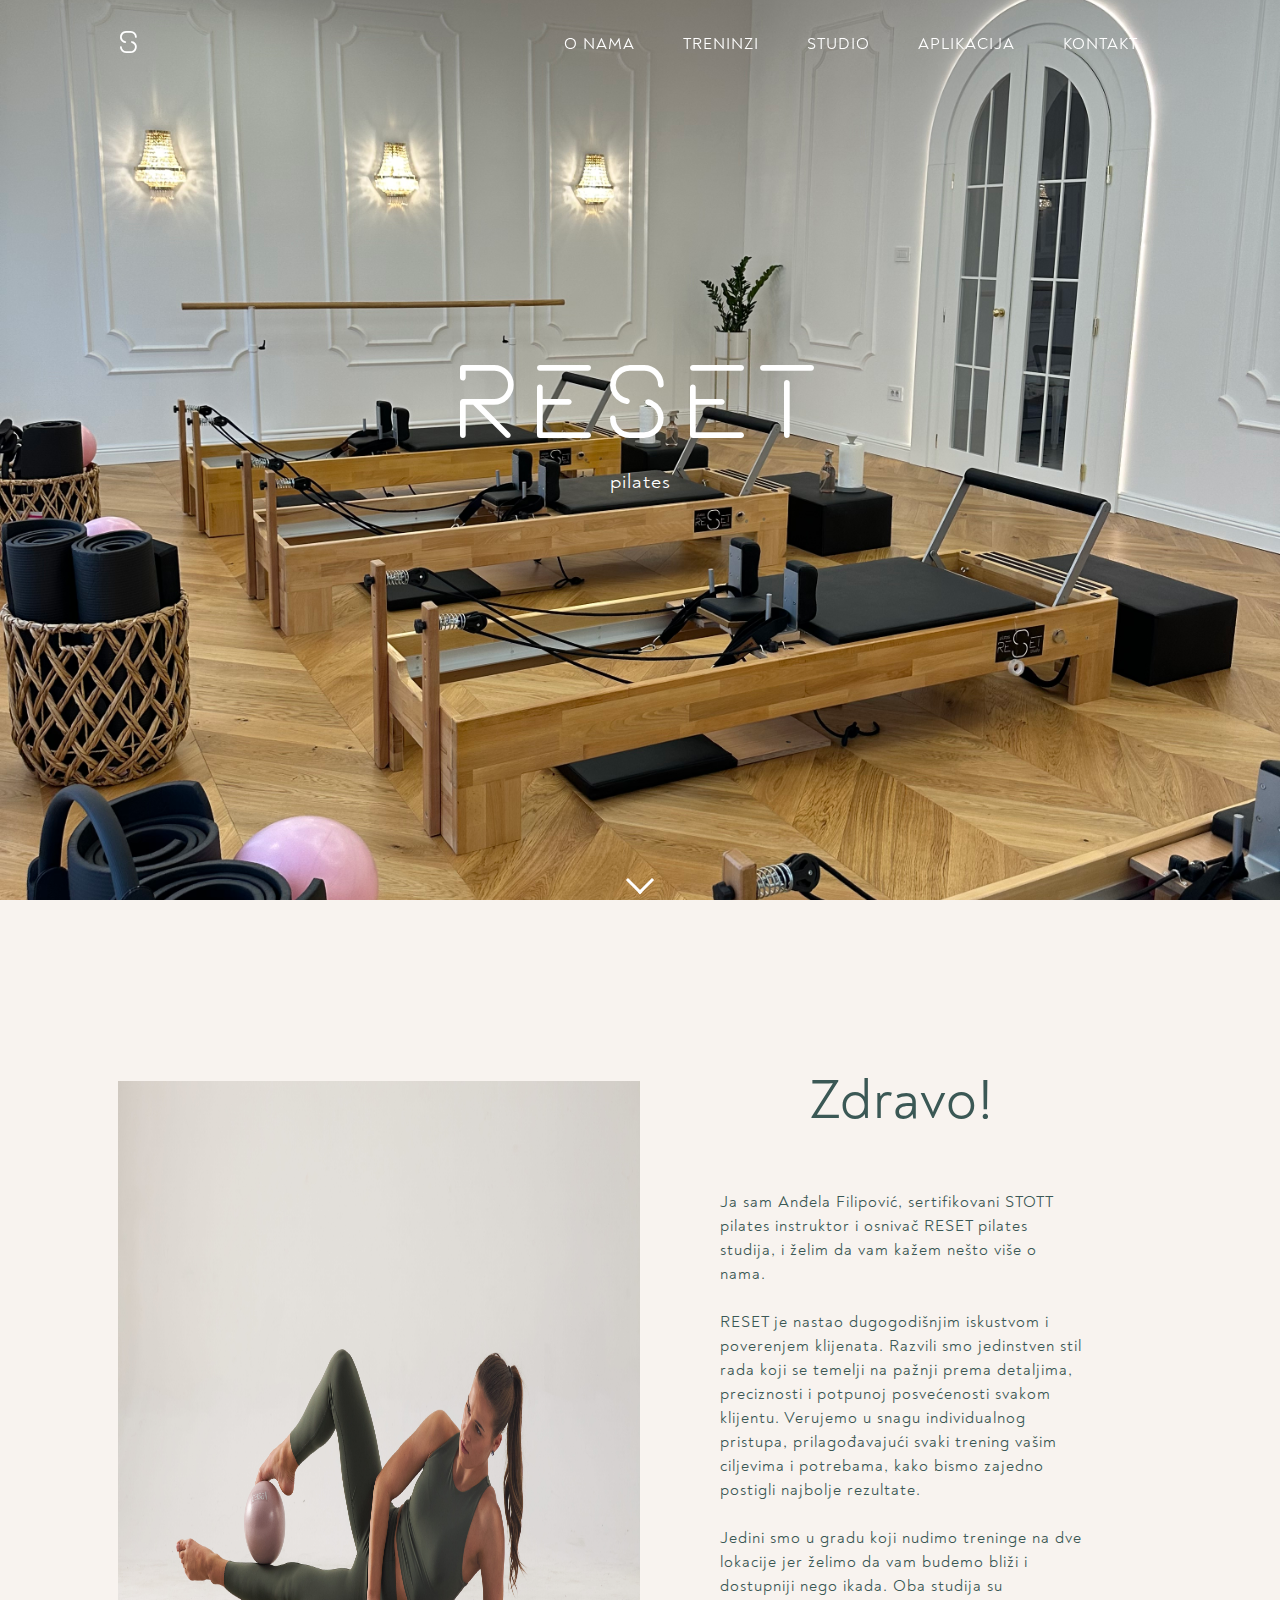
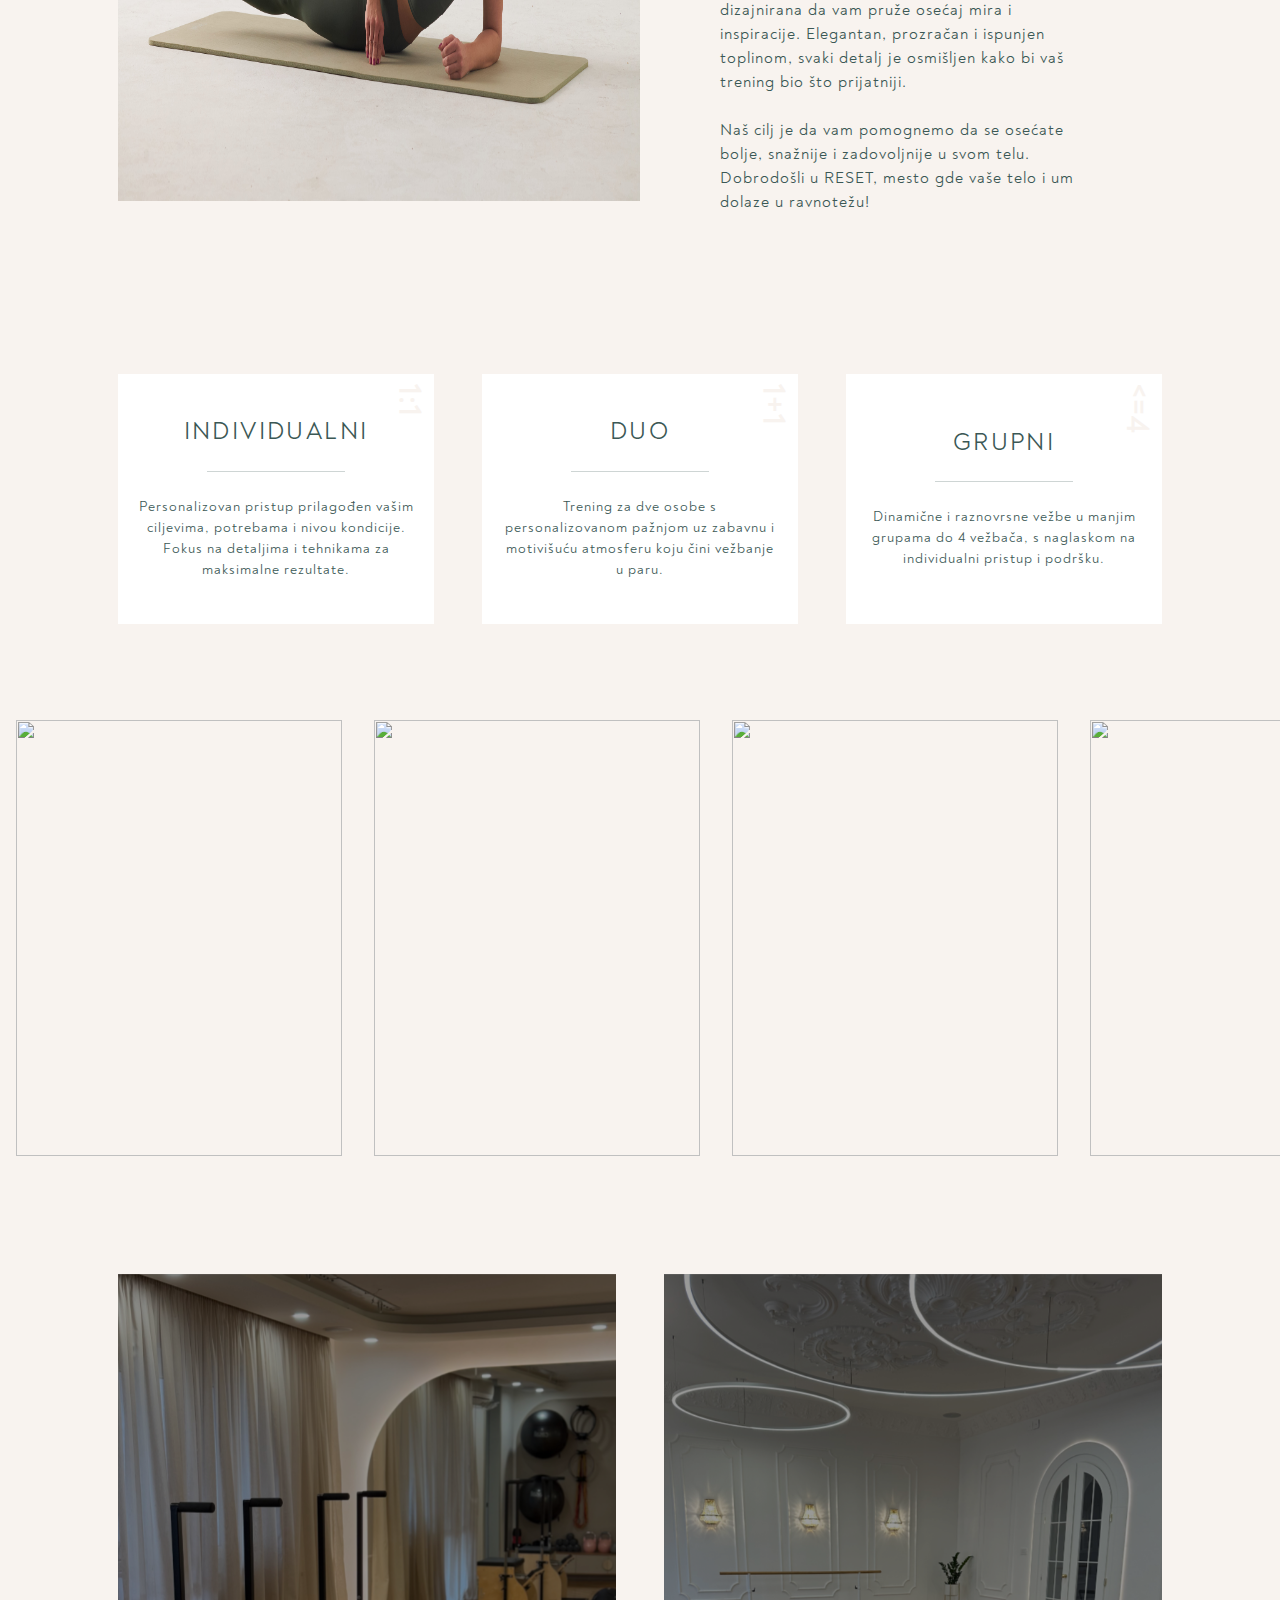
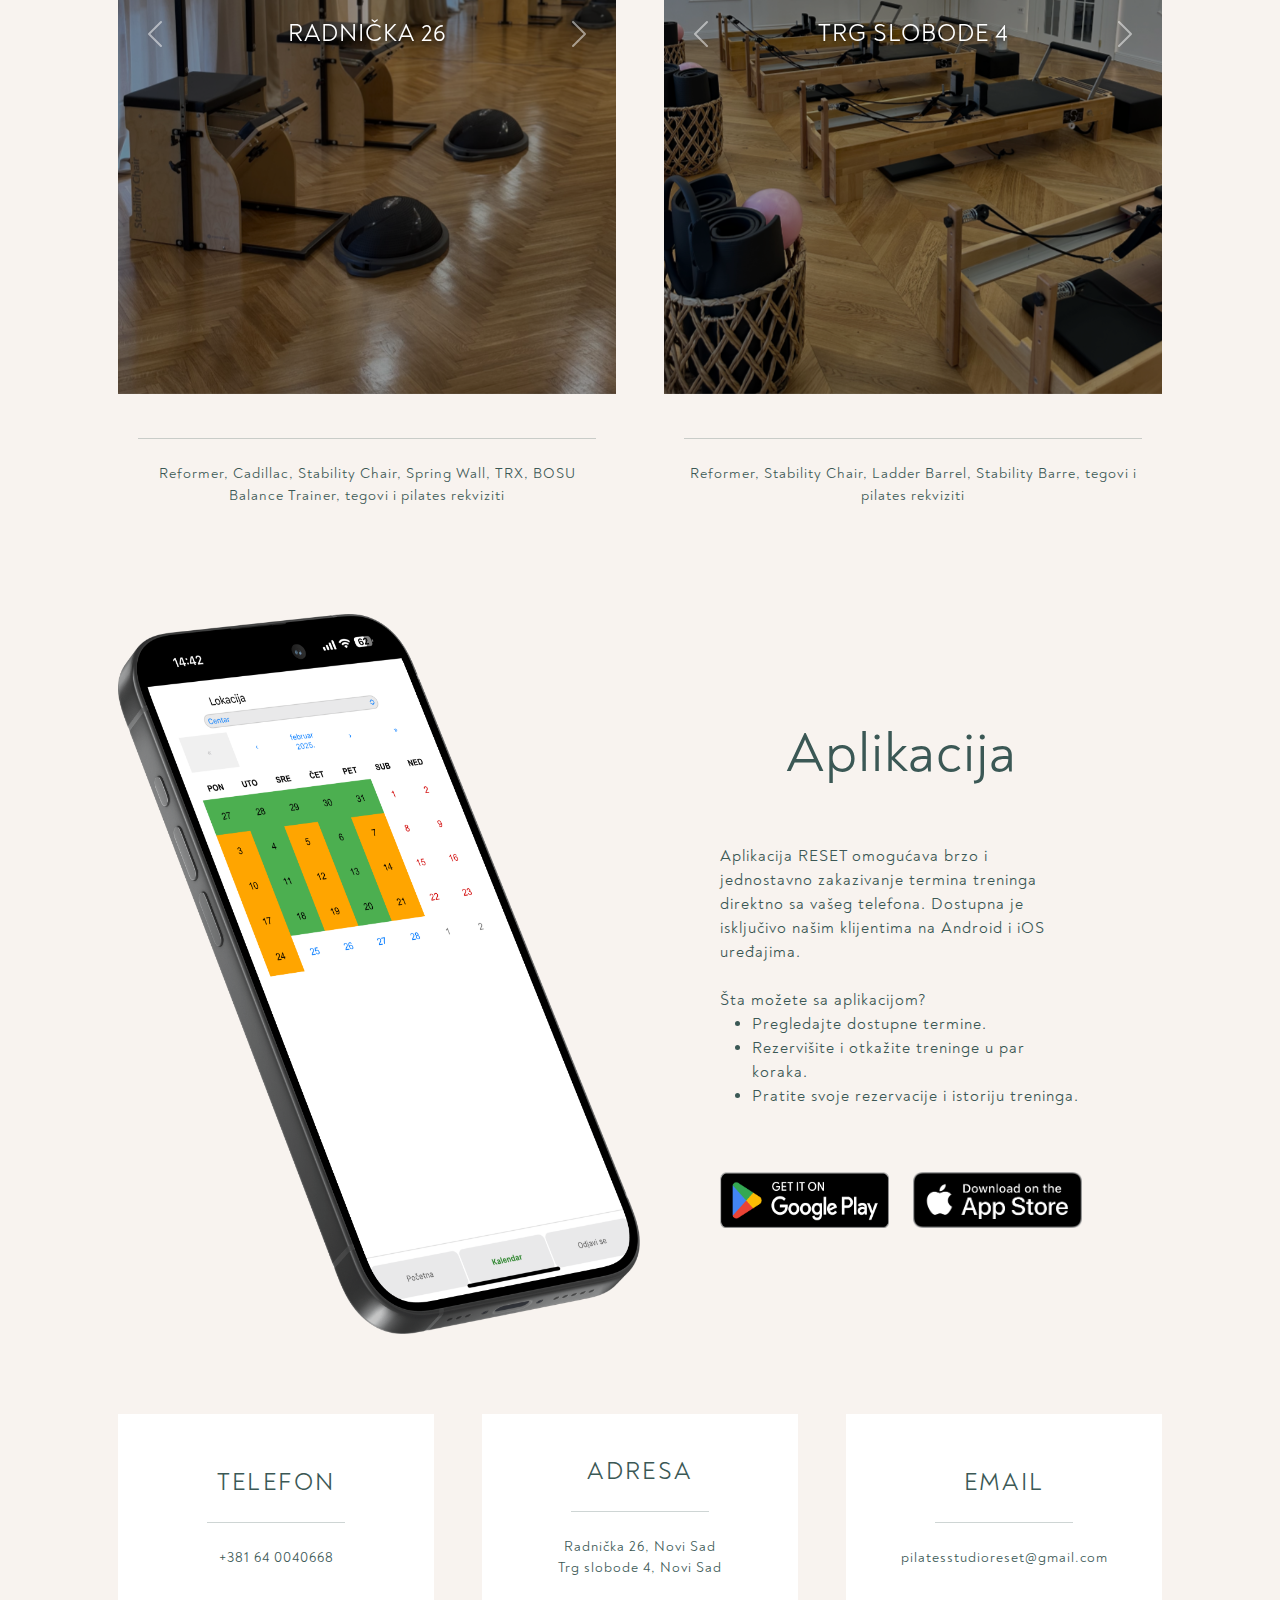
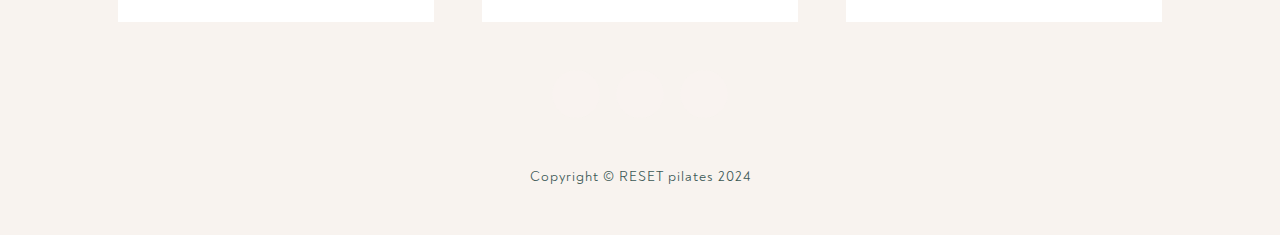
==== index.html @ a78c5f92 "no message" ====
<!DOCTYPE html>
<html lang="en">

<head>
    <meta charset="utf-8" />
    <meta name="viewport" content="width=device-width, initial-scale=1, shrink-to-fit=no" />
    <meta name="description" content="" />
    <meta name="author" content="" />
    <title>RESET pilates studio - Novi Sad</title>
    <link rel="icon" type="image/x-icon" href="assets/favicon.ico" />
    <!-- Font Awesome icons (free version)-->
    <script src="https://use.fontawesome.com/releases/v6.1.0/js/all.js" crossorigin="anonymous"></script>
    <!-- Core theme CSS (includes Bootstrap)-->
    <link href="css/styles.css" rel="stylesheet" />
</head>

<body id="page-top">
    <video id="background-video" autoplay loop muted poster="assets/img/centar.jpg">
        <source src="assets/video/video.mp4" type="video/mp4">
    </video>
    <!-- Navigation-->
    <nav class="navbar navbar-expand-lg navbar-light fixed-top main-nav-shrink" id="mainNav">
        <div class="container px-4 px-lg-5">
            <a class="navbar-brand reset-title-font" href="#page-top">
                <!-- <img id="logo" height="50px" src="assets/img/logo.svg" alt="..." /> -->
                <h2 class="mb-0 font-size-3">S</h2>
            </a>
            <button class="navbar-toggler navbar-toggler-right" type="button" data-bs-toggle="collapse"
                data-bs-target="#navbarResponsive" aria-controls="navbarResponsive" aria-expanded="false"
                aria-label="Toggle navigation">
                <!-- Menu -->
                <i class="fas fa-xl fa-bars"></i>
            </button>
            <!-- <a href="#!">Online</a> -->
            <div class="collapse navbar-collapse" id="navbarResponsive">
                <ul class="navbar-nav ms-auto">
                    <li class="nav-item"><a class="nav-link" href="#about">O nama</a></li>
                    <li class="nav-item"><a class="nav-link" href="#classes">Treninzi</a></li>
                    <li class="nav-item"><a class="nav-link" href="#locations">Studio</a></li>
                    <!-- <li class="nav-item"><a class="nav-link" href="team.html">Team</a></li> -->
                    <!-- <li class="nav-item"><a class="nav-link" href="studio.html">Studio</a></li> -->
                    <!-- <li class="nav-item"><a class="nav-link" href="online-studio.html">Online studio</a></li> -->
                    <!-- <li class="nav-item"><a class="nav-link" href="blog.html">Blog</a></li> -->
                    <li class="nav-item"><a class="nav-link" href="#app">Aplikacija</a></li>
                    <!-- <li class="nav-item"><a class="nav-link" href="events.html">Events</a></li> -->
                    <li class="nav-item"><a class="nav-link" href="#contact">Kontakt</a></li>
                    <!-- <li class="nav-item"><a class="nav-link" href="#">App <i class="fa-solid fa-cloud-arrow-down"></i></a></li> -->
                </ul>
            </div>
        </div>
    </nav>
    <!-- Masthead-->
    <header class="masthead">
        <div class="container px-4 px-lg-5 d-flex h-100 align-items-center justify-content-center">

            <div class="d-flex justify-content-center">

                <div class="text-center">
                    <h1 class="mx-auto my-0 text-uppercase">RESET</h1>
                    <h2 class="text-white mx-auto mt-2 mb-5">pilates</h2>
                    <!-- <a class="btn btn-primary" href="#about">Get Started</a> -->
                    <!-- <a href="#about"><i class="fas fa-chevron-down text-white"></i></a> -->
                    <!-- <a href="#classes" class="scroll-down replace"></a> -->
                    <a href="#about" class="scroll-down replaced"></a>
                </div>
            </div>
        </div>
    </header>

    <!-- <blockquote class="blockquote blockquote-custom bg-white p-6">
        <p class="mb-0 mt-2 font-italic" style="    text-align: center;
            font-weight: 200;
            font-size: 40px;
            line-height: 1.345;
            letter-spacing: .04em;
            color: #3b5855;">"Everyone is the architect of his own happiness."</p>
        <footer class="blockquote-footer blockquote-footer-2 pt-4 mt-4 mb-5" style="text-align: center">
            <cite title="Joseph Pilates" style="font-weight: bold;
                font-style: normal;
                /* font-weight: 400; */
                font-size: 30px;
                line-height: 1.155;
                letter-spacing: -.01em;
                color: #3b5855;">~Joseph Pilates</cite>
        </footer>
    </blockquote> -->







    <section class="trainings-section bg-white" id="about">
        <div class="container px-4 px-lg-5">
            <!-- Training One Row-->
            <div class="row gx-0 mb-5 mb-lg-0 justify-content-center">
                <div class="col-lg-6 align-self-center text-align-center"><img class="height-80-vh img-fluid"
                        src="assets/img/andjela.jpg" alt="..." />
                </div>
                <div class="col-lg-6">
                    <div class="h-100 training">
                        <div class="d-flex h-100 text-center">
                            <div class="replace training-text w-100 my-auto text-center text-lg-left text-reset-green">
                                <h4 class="text-reset-green">Zdravo!</h4>
                                <br /><br />
                                <p class="mb-0 text-align-left text-reset-green">Ja sam Anđela Filipović,
                                    sertifikovani STOTT pilates instruktor i osnivač RESET pilates studija, i želim da
                                    vam kažem nešto više o nama.</p>
                                <br>
                                <p class="mb-0 text-align-left text-reset-green">
                                    RESET je nastao dugogodišnjim iskustvom i poverenjem klijenata. Razvili smo
                                    jedinstven stil rada koji se temelji na pažnji prema detaljima, preciznosti i
                                    potpunoj posvećenosti svakom klijentu. Verujemo u snagu individualnog pristupa,
                                    prilagođavajući svaki trening vašim ciljevima i potrebama, kako bismo zajedno
                                    postigli najbolje rezultate.</p>
                                <br>
                                <p class="mb-0 text-align-left text-reset-green">
                                    Jedini smo u gradu koji nudimo treninge na dve lokacije jer želimo da vam budemo
                                    bliži i dostupniji nego ikada. Oba studija su dizajnirana da vam pruže osećaj mira i
                                    inspiracije. Elegantan, prozračan i ispunjen toplinom, svaki detalj je osmišljen
                                    kako bi vaš trening bio što prijatniji.</p>
                                <br>
                                <p class="mb-0 text-align-left text-reset-green">
                                    Naš cilj je da vam pomognemo da se osećate bolje, snažnije i zadovoljnije u svom
                                    telu. Dobrodošli u RESET, mesto gde vaše telo i um dolaze u ravnotežu!</p>
                            </div>
                            <div class="replaced training-text w-100 my-auto text-lg-left text-reset-green">
                                <h4 class="text-reset-green">Zdravo!</h4>
                                <br /><br />
                                <p class="mb-0 text-align-left text-reset-green">Ja sam Anđela Filipović,
                                    sertifikovani STOTT pilates instruktor i osnivač RESET pilates studija, i želim da
                                    vam kažem nešto više o nama.</p>
                                <br>
                                <p class="mb-0 text-align-left text-reset-green">
                                    RESET je nastao dugogodišnjim iskustvom i poverenjem klijenata. Razvili smo
                                    jedinstven stil rada koji se temelji na pažnji prema detaljima, preciznosti i
                                    potpunoj posvećenosti svakom klijentu. Verujemo u snagu individualnog pristupa,
                                    prilagođavajući svaki trening vašim ciljevima i potrebama, kako bismo zajedno
                                    postigli najbolje rezultate.</p>
                                <br>
                                <p class="mb-0 text-align-left text-reset-green">
                                    Jedini smo u gradu koji nudimo treninge na dve lokacije jer želimo da vam budemo
                                    bliži i dostupniji nego ikada. Oba studija su dizajnirana da vam pruže osećaj mira i
                                    inspiracije. Elegantan, prozračan i ispunjen toplinom, svaki detalj je osmišljen
                                    kako bi vaš trening bio što prijatniji.</p>
                                <br>
                                <p class="mb-0 text-align-left text-reset-green">
                                    Naš cilj je da vam pomognemo da se osećate bolje, snažnije i zadovoljnije u svom
                                    telu. Dobrodošli u RESET, mesto gde vaše telo i um dolaze u ravnotežu!</p>
                            </div>
                        </div>
                    </div>
                </div>
            </div>
        </div>
    </section>









    <!--Classes-->
    <section class="contact-section" id="classes">
        <div class="container px-4 px-lg-5 pt-6">
            <div class="row gx-4 gx-lg-5">
                <div class="col-md-4 mb-3 mb-md-0">
                    <div class="card py-4 h-100">
                        <div class="card-body text-center">
                            <span class="text-color-bg vertical-text">1:1</span>
                            <!-- <i class="fas fa-mobile-alt mb-2 text-reset-green"></i> -->
                            <h4 class="text-uppercase m-0 text-reset-green">Individualni</h4>
                            <hr class="my-4 mx-auto text-reset-green" />
                            <div class="small text-reset-green">Personalizovan pristup prilagođen vašim ciljevima,
                                potrebama i nivou
                                kondicije. Fokus na detaljima i tehnikama za maksimalne rezultate.</div>
                        </div>
                    </div>
                </div>
                <div class="col-md-4 mb-3 mb-md-0">
                    <div class="card py-4 h-100">
                        <div class="card-body text-center">
                            <span class="text-color-bg vertical-text">1+1</span>
                            <!-- <i class="fas fa-map-marked-alt mb-2 text-reset-green"></i> -->
                            <h4 class="text-uppercase m-0 text-reset-green">Duo</h4>
                            <hr class="my-4 mx-auto text-reset-green" />
                            <div class="small text-reset-green">Trening za dve osobe s personalizovanom pažnjom uz
                                zabavnu i motivišuću atmosferu koju čini vežbanje u paru.</div>
                        </div>
                    </div>
                </div>
                <div class="col-md-4 mb-3 mb-md-0">
                    <div class="card py-4 h-100">
                        <div class="card-body text-center">
                            <span class="text-color-bg vertical-text">
                                <=4 </span>
                                    <!-- <i class="fas fa-envelope mb-2 text-reset-green"></i> -->
                                    <h4 class="text-uppercase m-0 text-reset-green">Grupni</h4>
                                    <hr class="my-4 mx-auto text-reset-green" />
                                    <div class="small text-reset-green">Dinamične i raznovrsne vežbe u manjim grupama do
                                        4
                                        vežbača, s naglaskom na individualni pristup i podršku.</div>
                        </div>
                    </div>
                </div>
            </div>
        </div>
    </section>



    <div class="slider">
        <div class="slide-track">
            <div class="slide">
                <img src="assets/img/image00020.jpeg" height="436" width="326" alt="" />
            </div>
            <div class="slide">
                <img src="assets/img/image00027.jpeg" height="436" width="326" alt="" />
            </div>
            <div class="slide">
                <img src="assets/img/image00010.jpeg" height="436" width="326" alt="" />
            </div>
            <div class="slide">
                <img src="assets/img/image00023.jpeg" height="436" width="326" alt="" />
            </div>
            <div class="slide">
                <img src="assets/img/image00012.jpeg" height="436" width="326" alt="" />
            </div>
            <div class="slide">
                <img src="assets/img/image00009.jpeg" height="436" width="326" alt="" />
            </div>


            <div class="slide">
                <img src="assets/img/image00020.jpeg" height="436" width="326" alt="" />
            </div>
            <div class="slide">
                <img src="assets/img/image00027.jpeg" height="436" width="326" alt="" />
            </div>
            <div class="slide">
                <img src="assets/img/image00010.jpeg" height="436" width="326" alt="" />
            </div>
            <div class="slide">
                <img src="assets/img/image00023.jpeg" height="436" width="326" alt="" />
            </div>
            <div class="slide">
                <img src="assets/img/image00012.jpeg" height="436" width="326" alt="" />
            </div>
            <div class="slide">
                <img src="assets/img/image00009.jpeg" height="436" width="326" alt="" />
            </div>
        </div>
    </div>

    <!-- Locations Section -->
    <section class="locations-section" id="locations">
        <div class="container px-4 px-lg-5 py-5">
            <div class="row gx-4 gx-lg-5">
                <!-- Location 1 -->
                <div class="col-md-6 mb-4">
                    <div class="card border-0 location-card">
                        <!-- Wrapper za sliku, overlay i carousel -->
                        <div class="image-wrapper position-relative">
                            <!-- Overlay sa tekstom -->
                            <div class="overlay d-flex justify-content-center align-items-center">
                                <h4 class="text-uppercase text-white">Radnička 26</h4>
                            </div>
                            <!-- Carousel -->
                            <div id="carouselRadnicka" class="carousel slide" data-bs-interval="false">
                                <div class="carousel-inner">
                                    <div class="carousel-item active">
                                        <img src="assets/img/radnicka-v.jpg" class="d-block w-100 location-image"
                                            alt="Radnička 26 - Slika 1">
                                    </div>
                                    <div class="carousel-item">
                                        <img src="assets/img/r1.jpg" class="d-block w-100 location-image"
                                            alt="Radnička 26 - Slika 2">
                                    </div>
                                    <div class="carousel-item">
                                        <img src="assets/img/r3.jpg" class="d-block w-100 location-image"
                                            alt="Radnička 26 - Slika 3">
                                    </div>
                                    <div class="carousel-item">
                                        <img src="assets/img/r4.jpg" class="d-block w-100 location-image"
                                            alt="Radnička 26 - Slika 4">
                                    </div>
                                    <div class="carousel-item">
                                        <img src="assets/img/r6.jpg" class="d-block w-100 location-image"
                                            alt="Radnička 26 - Slika 5">
                                    </div>
                                    <div class="carousel-item">
                                        <img src="assets/img/r5.jpg" class="d-block w-100 location-image"
                                            alt="Radnička 26 - Slika 6">
                                    </div>
                                </div>
                                <!-- Chevron dugmad -->
                                <button class="carousel-control-prev" type="button" data-bs-target="#carouselRadnicka"
                                    data-bs-slide="prev">
                                    <span class="carousel-control-prev-icon" aria-hidden="true"></span>
                                    <span class="visually-hidden">Prethodna</span>
                                </button>
                                <button class="carousel-control-next" type="button" data-bs-target="#carouselRadnicka"
                                    data-bs-slide="next">
                                    <span class="carousel-control-next-icon" aria-hidden="true"></span>
                                    <span class="visually-hidden">Sledeća</span>
                                </button>
                            </div>
                        </div>
                        <div class="card-body text-center bg-white shadow">
                            <hr class="my-4 mx-auto text-reset-green" />
                            <p class="small">
                                Reformer, Cadillac, Stability Chair, Spring Wall, TRX, BOSU Balance Trainer, tegovi i
                                pilates rekviziti
                            </p>
                        </div>
                    </div>
                </div>

                <!-- Location 2 -->
                <div class="col-md-6 mb-4">
                    <div class="card border-0 location-card">
                        <div class="image-wrapper position-relative">
                            <!-- Overlay sa tekstom -->
                            <div class="overlay d-flex justify-content-center align-items-center">
                                <h4 class="text-uppercase text-white">Trg slobode 4</h4>
                            </div>
                            <!-- Carousel -->
                            <div id="carouselCentar" class="carousel slide" data-bs-interval="false">
                                <div class="carousel-inner">
                                    <div class="carousel-item active">
                                        <img src="assets/img/centar.jpg" class="d-block w-100 location-image"
                                            alt="Trg slobode 4 - Slika 1">
                                    </div>
                                    <div class="carousel-item">
                                        <img src="assets/img/4.jpg" class="d-block w-100 location-image"
                                            alt="Trg slobode 4 - Slika 2">
                                    </div>
                                    <div class="carousel-item">
                                        <img src="assets/img/6.jpg" class="d-block w-100 location-image"
                                            alt="Trg slobode 4 - Slika 3">
                                    </div>
                                    <div class="carousel-item">
                                        <img src="assets/img/1.jpg" class="d-block w-100 location-image"
                                            alt="Trg slobode 4 - Slika 4">
                                    </div>
                                    <div class="carousel-item">
                                        <img src="assets/img/5.jpg" class="d-block w-100 location-image"
                                            alt="Trg slobode 4 - Slika 5">
                                    </div>
                                    <div class="carousel-item">
                                        <img src="assets/img/2.jpg" class="d-block w-100 location-image"
                                            alt="Trg slobode 4 - Slika 6">
                                    </div>
                                </div>
                                <!-- Chevron dugmad -->
                                <button class="carousel-control-prev" type="button" data-bs-target="#carouselCentar"
                                    data-bs-slide="prev">
                                    <span class="carousel-control-prev-icon" aria-hidden="true"></span>
                                    <span class="visually-hidden">Prethodna</span>
                                </button>
                                <button class="carousel-control-next" type="button" data-bs-target="#carouselCentar"
                                    data-bs-slide="next">
                                    <span class="carousel-control-next-icon" aria-hidden="true"></span>
                                    <span class="visually-hidden">Sledeća</span>
                                </button>
                            </div>
                        </div>
                        <div class="card-body text-center bg-white shadow">
                            <hr class="my-4 mx-auto text-reset-green" />
                            <p class="small">
                                Reformer, Stability Chair, Ladder Barrel, Stability Barre, tegovi i pilates rekviziti
                            </p>
                        </div>
                    </div>
                </div>
            </div>
        </div>
    </section>





    <section class="trainings-section bg-white p-0" id="app">
        <div class="container px-4 px-lg-5">
            <!-- Training One Row-->
            <div class="row gx-0 mb-5 mb-lg-0 justify-content-center">
                <div class="col-lg-6 align-self-center text-align-center"><img class="height-80-vh img-fluid"
                        src="assets/img/app.png" alt="..." />
                </div>
                <div class="col-lg-6">
                    <div class="h-100 training">
                        <div class="d-flex h-100 text-center">
                            <div class="replace training-text w-100 my-auto text-center text-lg-left text-reset-green">
                                <h4 class="text-reset-green">Aplikacija</h4>
                                <br /><br />
                                <p class="mb-0 text-align-left text-reset-green">Aplikacija RESET omogućava brzo i
                                    jednostavno zakazivanje termina treninga direktno sa vašeg telefona. Dostupna je
                                    isključivo našim klijentima na
                                    Android i iOS uređajima.</p>
                                <br>
                                <p class="mb-0 text-align-left text-reset-green">
                                    Šta možete sa aplikacijom?
                                </p>
                                <ul class="text-align-left">
                                    <li>Pregledajte dostupne termine.</li>
                                    <li>Rezervišite i otkažite treninge u par koraka.</li>
                                    <li>Pratite svoje rezervacije i istoriju treninga.</li>
                                </ul>
                                <br>
                                <!-- Icons Row -->
                                <div class="row text-center mt-4">
                                    <div class="col-lg-6 mb-3">
                                        <img src="assets/img/android.png" alt="Google Play Store" class="img-fluid"
                                            style="max-width: 200px;">
                                    </div>
                                    <div class="col-lg-6">
                                        <img src="assets/img/apple.png" alt="Apple App Store" class="img-fluid"
                                            style="max-width: 200px;">
                                    </div>
                                </div>
                            </div>
                            <div class="replaced training-text w-100 my-auto text-lg-left text-reset-green">
                                <h4 class="text-reset-green">Aplikacija</h4>
                                <br /><br />
                                <p class="mb-0 text-align-left text-reset-green">Aplikacija RESET omogućava brzo i
                                    jednostavno zakazivanje termina treninga direktno sa vašeg telefona. Dostupna je
                                    isključivo našim klijentima na
                                    Android i iOS uređajima.</p>
                                <br>
                                <p class="mb-0 text-align-left text-reset-green">
                                    Šta možete sa aplikacijom?
                                </p>
                                <ul class="text-align-left">
                                    <li>Pregledajte dostupne termine.</li>
                                    <li>Rezervišite i otkažite treninge u par koraka.</li>
                                    <li>Pratite svoje rezervacije i istoriju treninga.</li>
                                </ul>
                                <br>
                                <!-- Icons Row -->
                                <div class="row text-center mt-4">
                                    <div class="col-6 col-lg-6 d-flex justify-content-center mb-3 mb-lg-0">
                                        <img src="assets/img/android.png" alt="Google Play Store" class="img-fluid"
                                            style="max-width: 100%; height: auto;">
                                    </div>
                                    <div class="col-6 col-lg-6 d-flex justify-content-center">
                                        <img src="assets/img/apple.png" alt="Apple App Store" class="img-fluid"
                                            style="max-width: 100%; height: auto;">
                                    </div>
                                </div>

                            </div>
                        </div>
                    </div>
                </div>
            </div>
        </div>
    </section>







    <!-- Contact-->
    <section class="contact-section" id="contact">
        <div class="container px-4 px-lg-5 pt-6">
            <div class="row gx-4 gx-lg-5">
                <div class="col-md-4 mb-3 mb-md-0">
                    <div class="card py-4 h-100 cursor-pointer" onclick="window.open('tel:+381640040668', '_blank')">
                        <div class="card-body text-center">
                            <span class="text-color-bg vertical-text"><i class="fas fa-mobile-alt mb-2"></i></span>
                            <h4 class="text-uppercase m-0 text-reset-green">Telefon</h4>
                            <hr class="my-4 mx-auto text-reset-green" />
                            <div class="small"><a class="text-decoration-none text-reset-green"
                                    href="tel:+381640040668">+381 64 0040668</a></div>
                        </div>
                    </div>
                </div>
                <div class="col-md-4 mb-3 mb-md-0">
                    <div class="card py-4 h-100">
                        <div class="card-body text-center">
                            <span class="text-color-bg vertical-text"><i class="fas fa-map-marked-alt mb-2"></i></span>
                            <h4 class="text-uppercase m-0 text-reset-green">Adresa</h4>
                            <hr class="my-4 mx-auto text-reset-green" />
                            <div class="small"><a class="text-decoration-none text-reset-green"
                                    href="https://maps.app.goo.gl/9LcBxDkKPURaNGqT8" target="_blank">Radnička 26, Novi
                                    Sad</a></div>
                            <div class="small"><a class="text-decoration-none text-reset-green"
                                    href="https://maps.app.goo.gl/W4DvMp3xTvcHw6Jj7" target="_blank">Trg slobode 4, Novi
                                    Sad</a></div>
                        </div>
                    </div>
                </div>
                <div class="col-md-4 mb-3 mb-md-0">
                    <div class="card py-4 h-100 cursor-pointer"
                        onclick="window.open('mailto:pilatesstudioreset@gmail.com', '_blank')">
                        <div class="card-body text-center">
                            <span class="text-color-bg vertical-text"><i class="fas fa-envelope mb-2"></i></span>
                            <h4 class="text-uppercase m-0 text-reset-green">Email</h4>
                            <hr class="my-4 mx-auto text-reset-green" />
                            <div class="small"><a class="text-decoration-none text-reset-green"
                                    href="mailto:pilatesstudioreset@gmail.com"
                                    target="_blank">pilatesstudioreset@gmail.com</a></div>
                        </div>
                    </div>
                </div>
            </div>




            <div class="social d-flex justify-content-center pt-5">
                <a class="mx-2 scale-1-5" href="https://www.facebook.com/profile.php?id=61568468007495"
                    target="_blank"><i class="fab fa-facebook-f fa-lg"></i></a>
                <a class="mx-2 scale-1-5" href="https://www.instagram.com/pilatesstudioreset/" target="_blank"><i
                        class="fab fa-instagram fa-lg"></i></a>
                <a class="mx-2 scale-1-5" href="#!"><i class="fab fa-tiktok fa-lg"></i></a>
            </div>
        </div>
    </section>
    <!-- Footer-->
    <!-- <div class="container">
            <footer class="row row-cols-5 py-5 my-5 border-top">
              <div class="col">
                <a href="/" class="d-flex align-items-center mb-3 link-dark text-decoration-none">
                  <svg class="bi me-2" width="40" height="32"><use xlink:href="#bootstrap"/></svg>
                </a>
                <p class="text-muted">&copy; 2022 Reset</p>
              </div>
          
              <div class="col">
          
              </div>
          
              <div class="col">
                <h5>Section</h5>
                <ul class="nav flex-column">
                  <li class="nav-item mb-2"><a href="#" class="nav-link p-0 text-muted">Home</a></li>
                  <li class="nav-item mb-2"><a href="#" class="nav-link p-0 text-muted">Features</a></li>
                  <li class="nav-item mb-2"><a href="#" class="nav-link p-0 text-muted">Pricing</a></li>
                  <li class="nav-item mb-2"><a href="#" class="nav-link p-0 text-muted">FAQs</a></li>
                  <li class="nav-item mb-2"><a href="#" class="nav-link p-0 text-muted">About</a></li>
                </ul>
              </div>
          
              <div class="col">
                <h5>Section</h5>
                <ul class="nav flex-column">
                  <li class="nav-item mb-2"><a href="#" class="nav-link p-0 text-muted">Home</a></li>
                  <li class="nav-item mb-2"><a href="#" class="nav-link p-0 text-muted">Features</a></li>
                  <li class="nav-item mb-2"><a href="#" class="nav-link p-0 text-muted">Pricing</a></li>
                  <li class="nav-item mb-2"><a href="#" class="nav-link p-0 text-muted">FAQs</a></li>
                  <li class="nav-item mb-2"><a href="#" class="nav-link p-0 text-muted">About</a></li>
                </ul>
              </div>
          
              <div class="col">
                <h5>Section</h5>
                <ul class="nav flex-column">
                  <li class="nav-item mb-2"><a href="#" class="nav-link p-0 text-muted">Home</a></li>
                  <li class="nav-item mb-2"><a href="#" class="nav-link p-0 text-muted">Features</a></li>
                  <li class="nav-item mb-2"><a href="#" class="nav-link p-0 text-muted">Pricing</a></li>
                  <li class="nav-item mb-2"><a href="#" class="nav-link p-0 text-muted">FAQs</a></li>
                  <li class="nav-item mb-2"><a href="#" class="nav-link p-0 text-muted">About</a></li>
                </ul>
              </div>
            </footer>
          </div> -->
    <footer class="footer small text-center text-black">
        <div class="container px-4 px-lg-5 text-reset-green">Copyright &copy; RESET pilates 2024
        </div>
    </footer>
    <!-- Bootstrap core JS-->
    <script src="https://cdn.jsdelivr.net/npm/bootstrap@5.1.3/dist/js/bootstrap.bundle.min.js"></script>
    <!-- Core theme JS-->
    <script src="js/scripts.js"></script>
    <!-- * * * * * * * * * * * * * * * * * * * * * * * * * * * * * * * * * * * * * * * *-->
    <!-- * *                               SB Forms JS                               * *-->
    <!-- * * Activate your form at https://startbootstrap.com/solution/contact-forms * *-->
    <!-- * * * * * * * * * * * * * * * * * * * * * * * * * * * * * * * * * * * * * * * *-->
    <!-- <script src="https://cdn.startbootstrap.com/sb-forms-latest.js"></script> -->
    <link href="https://fonts.cdnfonts.com/css/brown-sugar-2" rel="stylesheet">

</body>

</html>
---- css/styles.css ----
@charset "UTF-8";

:root {
  --bs-blue: #0d6efd;
  --bs-indigo: #6610f2;
  --bs-purple: #7464a1;
  --bs-pink: #d63384;
  --bs-red: #a16468;
  --bs-orange: #fd7e14;
  --bs-yellow: #e4c662;
  --bs-green: #67c29c;
  --bs-teal: #b8b7a3;
  --bs-cyan: #1cabc4;
  --bs-white: #fff;
  --bs-gray: #6c757d;
  --bs-gray-dark: #343a40;
  --bs-gray-100: #f8f3ef;
  --bs-gray-200: #e9ecef;
  --bs-gray-300: #dee2e6;
  --bs-gray-400: #ced4da;
  --bs-gray-500: #adb5bd;
  --bs-gray-600: #6c757d;
  --bs-gray-700: #495057;
  --bs-gray-800: #343a40;
  --bs-gray-900: #212529;
  --bs-primary: #b8b7a3;
  --bs-secondary: #7464a1;
  --bs-success: #67c29c;
  --bs-info: #1cabc4;
  --bs-warning: #e4c662;
  --bs-danger: #a16468;
  --bs-light: #f8f3ef;
  --bs-dark: #212529;
  --bs-black: #000;
  --bs-white: #fff;
  --bs-primary-rgb: 184, 183, 163;
  --bs-secondary-rgb: 116, 100, 161;
  --bs-success-rgb: 103, 194, 156;
  --bs-info-rgb: 28, 171, 196;
  --bs-warning-rgb: 228, 198, 98;
  --bs-danger-rgb: 161, 100, 104;
  --bs-light-rgb: 248, 243, 239;
  --bs-dark-rgb: 33, 37, 41;
  --bs-black-rgb: 0, 0, 0;
  --bs-white-rgb: 255, 255, 255;
  --bs-white-rgb: 255, 255, 255;
  --bs-black-rgb: 0, 0, 0;
  --bs-body-color-rgb: 215, 178, 158;
  --bs-body-bg-rgb: 255, 255, 255;
  --bs-font-sans-serif: system-ui, -apple-system, "Segoe UI", Roboto, "Helvetica Neue", Arial, "Noto Sans", "Liberation Sans", sans-serif, "Apple Color Emoji", "Segoe UI Emoji", "Segoe UI Symbol", "Noto Color Emoji";
  --bs-font-monospace: SFMono-Regular, Menlo, Monaco, Consolas, "Liberation Mono", "Courier New", monospace;
  --bs-gradient: linear-gradient(180deg, rgba(255, 255, 255, 0.15), rgba(255, 255, 255, 0));
  --bs-body-font-family: "ResetText";
  --bs-body-font-size: 1rem;
  --bs-body-font-weight: 400;
  --bs-body-line-height: 1.5;
  --bs-body-color: #d7b29e;
  --bs-body-bg: #f8f3ef;
}

*,
*::before,
*::after {
  box-sizing: border-box;
}

@media (prefers-reduced-motion: no-preference) {
  :root {
    scroll-behavior: smooth;
  }
}

body {
  margin: 0;
  font-family: var(--bs-body-font-family);
  font-size: var(--bs-body-font-size);
  font-weight: var(--bs-body-font-weight);
  line-height: var(--bs-body-line-height);
  color: var(--bs-body-color);
  text-align: var(--bs-body-text-align);
  background-color: var(--bs-body-bg);
  -webkit-text-size-adjust: 100%;
  -webkit-tap-highlight-color: rgba(0, 0, 0, 0);
}

hr {
  margin: 1rem 0;
  color: inherit;
  background-color: currentColor;
  border: 0;
  opacity: 0.25;
}

hr:not([size]) {
  height: 1px;
}

h6,
.h6,
h5,
.h5,
h4,
.h4,
h3,
.h3,
h2,
.h2,
h1,
.h1 {
  margin-top: 0;
  margin-bottom: 0.5rem;
  font-weight: 500;
  line-height: 1.2;
}

h1,
.h1 {
  font-size: calc(3.375rem + 1.5vw);
}

@media (min-width: 1200px) {

  h1,
  .h1 {
    font-size: 5rem;
  }
}

h2,
.h2 {
  font-size: calc(3.325rem + 0.9vw);
}

@media (min-width: 1200px) {

  h2,
  .h2 {
    font-size: 4rem;
  }
}

h3,
.h3 {
  font-size: calc(3.3rem + 0.6vw);
}

@media (min-width: 1200px) {

  h3,
  .h3 {
    font-size: 1.75rem;
  }
}

h4,
.h4 {
  font-size: calc(3.275rem + 0.3vw);
}

@media (min-width: 1200px) {

  h4,
  .h4 {
    font-size: 3.5rem;
  }
}

h5,
.h5 {
  font-size: 1.25rem;
}

h6,
.h6 {
  font-size: 1rem;
}

p {
  margin-top: 0;
  margin-bottom: 1rem;
}

abbr[title],
abbr[data-bs-original-title] {
  -webkit-text-decoration: underline dotted;
  text-decoration: underline dotted;
  cursor: help;
  -webkit-text-decoration-skip-ink: none;
  text-decoration-skip-ink: none;
}

address {
  margin-bottom: 1rem;
  font-style: normal;
  line-height: inherit;
}

ol,
ul {
  padding-left: 2rem;
}

ol,
ul,
dl {
  margin-top: 0;
  margin-bottom: 1rem;
}

ol ol,
ul ul,
ol ul,
ul ol {
  margin-bottom: 0;
}

dt {
  font-weight: 700;
}

dd {
  margin-bottom: 0.5rem;
  margin-left: 0;
}

blockquote {
  margin: 0 0 1rem;
}

b,
strong {
  font-weight: bolder;
}

small,
.small {
  font-size: 0.875em;
}

mark,
.mark {
  padding: 0.2em;
  background-color: #fcf8e3;
}

sub,
sup {
  position: relative;
  font-size: 0.75em;
  line-height: 0;
  vertical-align: baseline;
}

sub {
  bottom: -0.25em;
}

sup {
  top: -0.5em;
}

a {
  color: #b8b7a3;
  text-decoration: underline;
}

a:hover {
  color: #3b5855;
}

a:not([href]):not([class]),
a:not([href]):not([class]):hover {
  color: inherit;
  text-decoration: none;
}

pre,
code,
kbd,
samp {
  font-family: var(--bs-font-monospace);
  font-size: 1em;
  direction: ltr
    /* rtl:ignore */
  ;
  unicode-bidi: bidi-override;
}

pre {
  display: block;
  margin-top: 0;
  margin-bottom: 1rem;
  overflow: auto;
  font-size: 0.875em;
}

pre code {
  font-size: inherit;
  color: inherit;
  word-break: normal;
}

code {
  font-size: 0.875em;
  color: #d63384;
  word-wrap: break-word;
}

a>code {
  color: inherit;
}

kbd {
  padding: 0.2rem 0.4rem;
  font-size: 0.875em;
  color: #fff;
  background-color: #212529;
  border-radius: 0.2rem;
}

kbd kbd {
  padding: 0;
  font-size: 1em;
  font-weight: 700;
}

figure {
  margin: 0 0 1rem;
}

img,
svg {
  vertical-align: middle;
}

table {
  caption-side: bottom;
  border-collapse: collapse;
}

caption {
  padding-top: 0.5rem;
  padding-bottom: 0.5rem;
  color: #6c757d;
  text-align: left;
}

th {
  text-align: inherit;
  text-align: -webkit-match-parent;
}

thead,
tbody,
tfoot,
tr,
td,
th {
  border-color: inherit;
  border-style: solid;
  border-width: 0;
}

label {
  display: inline-block;
}

button {
  border-radius: 0;
}

button:focus:not(:focus-visible) {
  outline: 0;
}

input,
button,
select,
optgroup,
textarea {
  margin: 0;
  font-family: inherit;
  font-size: inherit;
  line-height: inherit;
}

button,
select {
  text-transform: none;
}

[role=button] {
  cursor: pointer;
}

select {
  word-wrap: normal;
}

select:disabled {
  opacity: 1;
}

[list]::-webkit-calendar-picker-indicator {
  display: none;
}

button,
[type=button],
[type=reset],
[type=submit] {
  -webkit-appearance: button;
  appearance: button;
}

button:not(:disabled),
[type=button]:not(:disabled),
[type=reset]:not(:disabled),
[type=submit]:not(:disabled) {
  cursor: pointer;
}

::-moz-focus-inner {
  padding: 0;
  border-style: none;
}

textarea {
  resize: vertical;
}

fieldset {
  min-width: 0;
  padding: 0;
  margin: 0;
  border: 0;
}

legend {
  float: left;
  width: 100%;
  padding: 0;
  margin-bottom: 0.5rem;
  font-size: calc(1.275rem + 0.3vw);
  line-height: inherit;
}

@media (min-width: 1200px) {
  legend {
    font-size: 1.5rem;
  }
}

legend+* {
  clear: left;
}

::-webkit-datetime-edit-fields-wrapper,
::-webkit-datetime-edit-text,
::-webkit-datetime-edit-minute,
::-webkit-datetime-edit-hour-field,
::-webkit-datetime-edit-day-field,
::-webkit-datetime-edit-month-field,
::-webkit-datetime-edit-year-field {
  padding: 0;
}

::-webkit-inner-spin-button {
  height: auto;
}

[type=search] {
  outline-offset: -2px;
  -webkit-appearance: textfield;
  appearance: textfield;
}

/* rtl:raw:
[type="tel"],
[type="url"],
[type="email"],
[type="number"] {
  direction: ltr;
}
*/
::-webkit-search-decoration {
  -webkit-appearance: none;
}

::-webkit-color-swatch-wrapper {
  padding: 0;
}

::-webkit-file-upload-button {
  font: inherit;
}

::file-selector-button {
  font: inherit;
}

::-webkit-file-upload-button {
  font: inherit;
  -webkit-appearance: button;
}

output {
  display: inline-block;
}

iframe {
  border: 0;
}

summary {
  display: list-item;
  cursor: pointer;
}

progress {
  vertical-align: baseline;
}

[hidden] {
  display: none !important;
}

.lead {
  font-size: 1.25rem;
  font-weight: 300;
}


.lead>a {
  font-size: initial;
  font-weight: initial;
}

.display-1 {
  font-size: calc(1.625rem + 4.5vw);
  font-weight: 300;
  line-height: 1.2;
}

@media (min-width: 1200px) {
  .display-1 {
    font-size: 5rem;
  }
}

.display-2 {
  font-size: calc(1.575rem + 3.9vw);
  font-weight: 300;
  line-height: 1.2;
}

@media (min-width: 1200px) {
  .display-2 {
    font-size: 4.5rem;
  }
}

.display-3 {
  font-size: calc(1.525rem + 3.3vw);
  font-weight: 300;
  line-height: 1.2;
}

@media (min-width: 1200px) {
  .display-3 {
    font-size: 4rem;
  }
}

.display-4 {
  font-size: calc(1.475rem + 2.7vw);
  font-weight: 300;
  line-height: 1.2;
}

@media (min-width: 1200px) {
  .display-4 {
    font-size: 3.5rem;
  }
}

.display-5 {
  font-size: calc(1.425rem + 2.1vw);
  font-weight: 300;
  line-height: 1.2;
}

@media (min-width: 1200px) {
  .display-5 {
    font-size: 3rem;
  }
}

.display-6 {
  font-size: calc(1.375rem + 1.5vw);
  font-weight: 300;
  line-height: 1.2;
}

@media (min-width: 1200px) {
  .display-6 {
    font-size: 2.5rem;
  }
}

.list-unstyled {
  padding-left: 0;
  list-style: none;
}

.list-inline {
  padding-left: 0;
  list-style: none;
}

.list-inline-item {
  display: inline-block;
}

.list-inline-item:not(:last-child) {
  margin-right: 0.5rem;
}

.initialism {
  font-size: 0.875em;
  text-transform: uppercase;
}

.blockquote {
  margin-bottom: 1rem;
  font-size: 1.25rem;
}

.blockquote> :last-child {
  margin-bottom: 0;
}

.blockquote-footer {
  margin-top: -1rem;
  margin-bottom: 1rem;
  font-size: 0.875em;
  color: #6c757d;
}

.blockquote-footer::before {
  content: "— ";
}

.blockquote-footer-2::before {
  content: none !important;
}

.img-fluid {
  max-width: 100%;
  height: auto;
}

.img-thumbnail {
  padding: 0.25rem;
  background-color: #fff;
  border: 1px solid #dee2e6;
  border-radius: 0.25rem;
  max-width: 100%;
  height: auto;
}

.figure {
  display: inline-block;
}

.figure-img {
  margin-bottom: 0.5rem;
  line-height: 1;
}

.figure-caption {
  font-size: 0.875em;
  color: #6c757d;
}

.container,
.container-fluid,
.container-xxl,
.container-xl,
.container-lg,
.container-md,
.container-sm {
  width: 100%;
  padding-right: var(--bs-gutter-x, 0.75rem);
  padding-left: var(--bs-gutter-x, 0.75rem);
  margin-right: auto;
  margin-left: auto;
}

@media (min-width: 576px) {

  .container-sm,
  .container {
    max-width: 540px;
  }
}

@media (min-width: 768px) {

  .container-md,
  .container-sm,
  .container {
    max-width: 720px;
  }
}

@media (min-width: 992px) {

  .container-lg,
  .container-md,
  .container-sm,
  .container {
    max-width: 960px;
  }
}

@media (min-width: 1200px) {

  .container-xl,
  .container-lg,
  .container-md,
  .container-sm,
  .container {
    max-width: 1140px;
  }
}

@media (min-width: 1400px) {

  .container-xxl,
  .container-xl,
  .container-lg,
  .container-md,
  .container-sm,
  .container {
    max-width: 1320px;
  }
}

.row {
  --bs-gutter-x: 1.5rem;
  --bs-gutter-y: 0;
  display: flex;
  flex-wrap: wrap;
  margin-top: calc(-1 * var(--bs-gutter-y));
  margin-right: calc(-0.5 * var(--bs-gutter-x));
  margin-left: calc(-0.5 * var(--bs-gutter-x));
}

.row>* {
  flex-shrink: 0;
  width: 100%;
  max-width: 100%;
  padding-right: calc(var(--bs-gutter-x) * 0.5);
  padding-left: calc(var(--bs-gutter-x) * 0.5);
  margin-top: var(--bs-gutter-y);
}

.col {
  flex: 1 0 0%;
}

.row-cols-auto>* {
  flex: 0 0 auto;
  width: auto;
}

.row-cols-1>* {
  flex: 0 0 auto;
  width: 100%;
}

.row-cols-2>* {
  flex: 0 0 auto;
  width: 50%;
}

.row-cols-3>* {
  flex: 0 0 auto;
  width: 33.3333333333%;
}

.row-cols-4>* {
  flex: 0 0 auto;
  width: 25%;
}

.row-cols-5>* {
  flex: 0 0 auto;
  width: 20%;
}

.row-cols-6>* {
  flex: 0 0 auto;
  width: 16.6666666667%;
}

.col-auto {
  flex: 0 0 auto;
  width: auto;
}

.col-1 {
  flex: 0 0 auto;
  width: 8.33333333%;
}

.col-2 {
  flex: 0 0 auto;
  width: 16.66666667%;
}

.col-3 {
  flex: 0 0 auto;
  width: 25%;
}

.col-4 {
  flex: 0 0 auto;
  width: 33.33333333%;
}

.col-5 {
  flex: 0 0 auto;
  width: 41.66666667%;
}

.col-6 {
  flex: 0 0 auto;
  width: 50%;
}

.col-7 {
  flex: 0 0 auto;
  width: 58.33333333%;
}

.col-8 {
  flex: 0 0 auto;
  width: 66.66666667%;
}

.col-9 {
  flex: 0 0 auto;
  width: 75%;
}

.col-10 {
  flex: 0 0 auto;
  width: 83.33333333%;
}

.col-11 {
  flex: 0 0 auto;
  width: 91.66666667%;
}

.col-12 {
  flex: 0 0 auto;
  width: 100%;
}

.offset-1 {
  margin-left: 8.33333333%;
}

.offset-2 {
  margin-left: 16.66666667%;
}

.offset-3 {
  margin-left: 25%;
}

.offset-4 {
  margin-left: 33.33333333%;
}

.offset-5 {
  margin-left: 41.66666667%;
}

.offset-6 {
  margin-left: 50%;
}

.offset-7 {
  margin-left: 58.33333333%;
}

.offset-8 {
  margin-left: 66.66666667%;
}

.offset-9 {
  margin-left: 75%;
}

.offset-10 {
  margin-left: 83.33333333%;
}

.offset-11 {
  margin-left: 91.66666667%;
}

.g-0,
.gx-0 {
  --bs-gutter-x: 0;
}

.g-0,
.gy-0 {
  --bs-gutter-y: 0;
}

.g-1,
.gx-1 {
  --bs-gutter-x: 0.25rem;
}

.g-1,
.gy-1 {
  --bs-gutter-y: 0.25rem;
}

.g-2,
.gx-2 {
  --bs-gutter-x: 0.5rem;
}

.g-2,
.gy-2 {
  --bs-gutter-y: 0.5rem;
}

.g-3,
.gx-3 {
  --bs-gutter-x: 1rem;
}

.g-3,
.gy-3 {
  --bs-gutter-y: 1rem;
}

.g-4,
.gx-4 {
  --bs-gutter-x: 1.5rem;
}

.g-4,
.gy-4 {
  --bs-gutter-y: 1.5rem;
}

.g-5,
.gx-5 {
  --bs-gutter-x: 3rem;
}

.g-5,
.gy-5 {
  --bs-gutter-y: 3rem;
}

@media (min-width: 576px) {
  .col-sm {
    flex: 1 0 0%;
  }

  .row-cols-sm-auto>* {
    flex: 0 0 auto;
    width: auto;
  }

  .row-cols-sm-1>* {
    flex: 0 0 auto;
    width: 100%;
  }

  .row-cols-sm-2>* {
    flex: 0 0 auto;
    width: 50%;
  }

  .row-cols-sm-3>* {
    flex: 0 0 auto;
    width: 33.3333333333%;
  }

  .row-cols-sm-4>* {
    flex: 0 0 auto;
    width: 25%;
  }

  .row-cols-sm-5>* {
    flex: 0 0 auto;
    width: 20%;
  }

  .row-cols-sm-6>* {
    flex: 0 0 auto;
    width: 16.6666666667%;
  }

  .col-sm-auto {
    flex: 0 0 auto;
    width: auto;
  }

  .col-sm-1 {
    flex: 0 0 auto;
    width: 8.33333333%;
  }

  .col-sm-2 {
    flex: 0 0 auto;
    width: 16.66666667%;
  }

  .col-sm-3 {
    flex: 0 0 auto;
    width: 25%;
  }

  .col-sm-4 {
    flex: 0 0 auto;
    width: 33.33333333%;
  }

  .col-sm-5 {
    flex: 0 0 auto;
    width: 41.66666667%;
  }

  .col-sm-6 {
    flex: 0 0 auto;
    width: 50%;
  }

  .col-sm-7 {
    flex: 0 0 auto;
    width: 58.33333333%;
  }

  .col-sm-8 {
    flex: 0 0 auto;
    width: 66.66666667%;
  }

  .col-sm-9 {
    flex: 0 0 auto;
    width: 75%;
  }

  .col-sm-10 {
    flex: 0 0 auto;
    width: 83.33333333%;
  }

  .col-sm-11 {
    flex: 0 0 auto;
    width: 91.66666667%;
  }

  .col-sm-12 {
    flex: 0 0 auto;
    width: 100%;
  }

  .offset-sm-0 {
    margin-left: 0;
  }

  .offset-sm-1 {
    margin-left: 8.33333333%;
  }

  .offset-sm-2 {
    margin-left: 16.66666667%;
  }

  .offset-sm-3 {
    margin-left: 25%;
  }

  .offset-sm-4 {
    margin-left: 33.33333333%;
  }

  .offset-sm-5 {
    margin-left: 41.66666667%;
  }

  .offset-sm-6 {
    margin-left: 50%;
  }

  .offset-sm-7 {
    margin-left: 58.33333333%;
  }

  .offset-sm-8 {
    margin-left: 66.66666667%;
  }

  .offset-sm-9 {
    margin-left: 75%;
  }

  .offset-sm-10 {
    margin-left: 83.33333333%;
  }

  .offset-sm-11 {
    margin-left: 91.66666667%;
  }

  .g-sm-0,
  .gx-sm-0 {
    --bs-gutter-x: 0;
  }

  .g-sm-0,
  .gy-sm-0 {
    --bs-gutter-y: 0;
  }

  .g-sm-1,
  .gx-sm-1 {
    --bs-gutter-x: 0.25rem;
  }

  .g-sm-1,
  .gy-sm-1 {
    --bs-gutter-y: 0.25rem;
  }

  .g-sm-2,
  .gx-sm-2 {
    --bs-gutter-x: 0.5rem;
  }

  .g-sm-2,
  .gy-sm-2 {
    --bs-gutter-y: 0.5rem;
  }

  .g-sm-3,
  .gx-sm-3 {
    --bs-gutter-x: 1rem;
  }

  .g-sm-3,
  .gy-sm-3 {
    --bs-gutter-y: 1rem;
  }

  .g-sm-4,
  .gx-sm-4 {
    --bs-gutter-x: 1.5rem;
  }

  .g-sm-4,
  .gy-sm-4 {
    --bs-gutter-y: 1.5rem;
  }

  .g-sm-5,
  .gx-sm-5 {
    --bs-gutter-x: 3rem;
  }

  .g-sm-5,
  .gy-sm-5 {
    --bs-gutter-y: 3rem;
  }
}

@media (min-width: 768px) {
  .col-md {
    flex: 1 0 0%;
  }

  .row-cols-md-auto>* {
    flex: 0 0 auto;
    width: auto;
  }

  .row-cols-md-1>* {
    flex: 0 0 auto;
    width: 100%;
  }

  .row-cols-md-2>* {
    flex: 0 0 auto;
    width: 50%;
  }

  .row-cols-md-3>* {
    flex: 0 0 auto;
    width: 33.3333333333%;
  }

  .row-cols-md-4>* {
    flex: 0 0 auto;
    width: 25%;
  }

  .row-cols-md-5>* {
    flex: 0 0 auto;
    width: 20%;
  }

  .row-cols-md-6>* {
    flex: 0 0 auto;
    width: 16.6666666667%;
  }

  .col-md-auto {
    flex: 0 0 auto;
    width: auto;
  }

  .col-md-1 {
    flex: 0 0 auto;
    width: 8.33333333%;
  }

  .col-md-2 {
    flex: 0 0 auto;
    width: 16.66666667%;
  }

  .col-md-3 {
    flex: 0 0 auto;
    width: 25%;
  }

  .col-md-4 {
    flex: 0 0 auto;
    width: 33.33333333%;
  }

  .col-md-5 {
    flex: 0 0 auto;
    width: 41.66666667%;
  }

  .col-md-6 {
    flex: 0 0 auto;
    width: 50%;
  }

  .col-md-7 {
    flex: 0 0 auto;
    width: 58.33333333%;
  }

  .col-md-8 {
    flex: 0 0 auto;
    width: 66.66666667%;
  }

  .col-md-9 {
    flex: 0 0 auto;
    width: 75%;
  }

  .col-md-10 {
    flex: 0 0 auto;
    width: 83.33333333%;
  }

  .col-md-11 {
    flex: 0 0 auto;
    width: 91.66666667%;
  }

  .col-md-12 {
    flex: 0 0 auto;
    width: 100%;
  }

  .offset-md-0 {
    margin-left: 0;
  }

  .offset-md-1 {
    margin-left: 8.33333333%;
  }

  .offset-md-2 {
    margin-left: 16.66666667%;
  }

  .offset-md-3 {
    margin-left: 25%;
  }

  .offset-md-4 {
    margin-left: 33.33333333%;
  }

  .offset-md-5 {
    margin-left: 41.66666667%;
  }

  .offset-md-6 {
    margin-left: 50%;
  }

  .offset-md-7 {
    margin-left: 58.33333333%;
  }

  .offset-md-8 {
    margin-left: 66.66666667%;
  }

  .offset-md-9 {
    margin-left: 75%;
  }

  .offset-md-10 {
    margin-left: 83.33333333%;
  }

  .offset-md-11 {
    margin-left: 91.66666667%;
  }

  .g-md-0,
  .gx-md-0 {
    --bs-gutter-x: 0;
  }

  .g-md-0,
  .gy-md-0 {
    --bs-gutter-y: 0;
  }

  .g-md-1,
  .gx-md-1 {
    --bs-gutter-x: 0.25rem;
  }

  .g-md-1,
  .gy-md-1 {
    --bs-gutter-y: 0.25rem;
  }

  .g-md-2,
  .gx-md-2 {
    --bs-gutter-x: 0.5rem;
  }

  .g-md-2,
  .gy-md-2 {
    --bs-gutter-y: 0.5rem;
  }

  .g-md-3,
  .gx-md-3 {
    --bs-gutter-x: 1rem;
  }

  .g-md-3,
  .gy-md-3 {
    --bs-gutter-y: 1rem;
  }

  .g-md-4,
  .gx-md-4 {
    --bs-gutter-x: 1.5rem;
  }

  .g-md-4,
  .gy-md-4 {
    --bs-gutter-y: 1.5rem;
  }

  .g-md-5,
  .gx-md-5 {
    --bs-gutter-x: 3rem;
  }

  .g-md-5,
  .gy-md-5 {
    --bs-gutter-y: 3rem;
  }
}

@media (min-width: 992px) {
  .col-lg {
    flex: 1 0 0%;
  }

  .row-cols-lg-auto>* {
    flex: 0 0 auto;
    width: auto;
  }

  .row-cols-lg-1>* {
    flex: 0 0 auto;
    width: 100%;
  }

  .row-cols-lg-2>* {
    flex: 0 0 auto;
    width: 50%;
  }

  .row-cols-lg-3>* {
    flex: 0 0 auto;
    width: 33.3333333333%;
  }

  .row-cols-lg-4>* {
    flex: 0 0 auto;
    width: 25%;
  }

  .row-cols-lg-5>* {
    flex: 0 0 auto;
    width: 20%;
  }

  .row-cols-lg-6>* {
    flex: 0 0 auto;
    width: 16.6666666667%;
  }

  .col-lg-auto {
    flex: 0 0 auto;
    width: auto;
  }

  .col-lg-1 {
    flex: 0 0 auto;
    width: 8.33333333%;
  }

  .col-lg-2 {
    flex: 0 0 auto;
    width: 16.66666667%;
  }

  .col-lg-3 {
    flex: 0 0 auto;
    width: 25%;
  }

  .col-lg-4 {
    flex: 0 0 auto;
    width: 33.33333333%;
  }

  .col-lg-5 {
    flex: 0 0 auto;
    width: 41.66666667%;
  }

  .col-lg-6 {
    flex: 0 0 auto;
    width: 50%;
  }

  .col-lg-7 {
    flex: 0 0 auto;
    width: 58.33333333%;
  }

  .col-lg-8 {
    flex: 0 0 auto;
    width: 66.66666667%;
  }

  .col-lg-9 {
    flex: 0 0 auto;
    width: 75%;
  }

  .col-lg-10 {
    flex: 0 0 auto;
    width: 83.33333333%;
  }

  .col-lg-11 {
    flex: 0 0 auto;
    width: 91.66666667%;
  }

  .col-lg-12 {
    flex: 0 0 auto;
    width: 100%;
  }

  .offset-lg-0 {
    margin-left: 0;
  }

  .offset-lg-1 {
    margin-left: 8.33333333%;
  }

  .offset-lg-2 {
    margin-left: 16.66666667%;
  }

  .offset-lg-3 {
    margin-left: 25%;
  }

  .offset-lg-4 {
    margin-left: 33.33333333%;
  }

  .offset-lg-5 {
    margin-left: 41.66666667%;
  }

  .offset-lg-6 {
    margin-left: 50%;
  }

  .offset-lg-7 {
    margin-left: 58.33333333%;
  }

  .offset-lg-8 {
    margin-left: 66.66666667%;
  }

  .offset-lg-9 {
    margin-left: 75%;
  }

  .offset-lg-10 {
    margin-left: 83.33333333%;
  }

  .offset-lg-11 {
    margin-left: 91.66666667%;
  }

  .g-lg-0,
  .gx-lg-0 {
    --bs-gutter-x: 0;
  }

  .g-lg-0,
  .gy-lg-0 {
    --bs-gutter-y: 0;
  }

  .g-lg-1,
  .gx-lg-1 {
    --bs-gutter-x: 0.25rem;
  }

  .g-lg-1,
  .gy-lg-1 {
    --bs-gutter-y: 0.25rem;
  }

  .g-lg-2,
  .gx-lg-2 {
    --bs-gutter-x: 0.5rem;
  }

  .g-lg-2,
  .gy-lg-2 {
    --bs-gutter-y: 0.5rem;
  }

  .g-lg-3,
  .gx-lg-3 {
    --bs-gutter-x: 1rem;
  }

  .g-lg-3,
  .gy-lg-3 {
    --bs-gutter-y: 1rem;
  }

  .g-lg-4,
  .gx-lg-4 {
    --bs-gutter-x: 1.5rem;
  }

  .g-lg-4,
  .gy-lg-4 {
    --bs-gutter-y: 1.5rem;
  }

  .g-lg-5,
  .gx-lg-5 {
    --bs-gutter-x: 3rem;
  }

  .g-lg-5,
  .gy-lg-5 {
    --bs-gutter-y: 3rem;
  }
}

@media (min-width: 1200px) {
  .col-xl {
    flex: 1 0 0%;
  }

  .row-cols-xl-auto>* {
    flex: 0 0 auto;
    width: auto;
  }

  .row-cols-xl-1>* {
    flex: 0 0 auto;
    width: 100%;
  }

  .row-cols-xl-2>* {
    flex: 0 0 auto;
    width: 50%;
  }

  .row-cols-xl-3>* {
    flex: 0 0 auto;
    width: 33.3333333333%;
  }

  .row-cols-xl-4>* {
    flex: 0 0 auto;
    width: 25%;
  }

  .row-cols-xl-5>* {
    flex: 0 0 auto;
    width: 20%;
  }

  .row-cols-xl-6>* {
    flex: 0 0 auto;
    width: 16.6666666667%;
  }

  .col-xl-auto {
    flex: 0 0 auto;
    width: auto;
  }

  .col-xl-1 {
    flex: 0 0 auto;
    width: 8.33333333%;
  }

  .col-xl-2 {
    flex: 0 0 auto;
    width: 16.66666667%;
  }

  .col-xl-3 {
    flex: 0 0 auto;
    width: 25%;
  }

  .col-xl-4 {
    flex: 0 0 auto;
    width: 33.33333333%;
  }

  .col-xl-5 {
    flex: 0 0 auto;
    width: 41.66666667%;
  }

  .col-xl-6 {
    flex: 0 0 auto;
    width: 50%;
  }

  .col-xl-7 {
    flex: 0 0 auto;
    width: 58.33333333%;
  }

  .col-xl-8 {
    flex: 0 0 auto;
    width: 66.66666667%;
  }

  .col-xl-9 {
    flex: 0 0 auto;
    width: 75%;
  }

  .col-xl-10 {
    flex: 0 0 auto;
    width: 83.33333333%;
  }

  .col-xl-11 {
    flex: 0 0 auto;
    width: 91.66666667%;
  }

  .col-xl-12 {
    flex: 0 0 auto;
    width: 100%;
  }

  .offset-xl-0 {
    margin-left: 0;
  }

  .offset-xl-1 {
    margin-left: 8.33333333%;
  }

  .offset-xl-2 {
    margin-left: 16.66666667%;
  }

  .offset-xl-3 {
    margin-left: 25%;
  }

  .offset-xl-4 {
    margin-left: 33.33333333%;
  }

  .offset-xl-5 {
    margin-left: 41.66666667%;
  }

  .offset-xl-6 {
    margin-left: 50%;
  }

  .offset-xl-7 {
    margin-left: 58.33333333%;
  }

  .offset-xl-8 {
    margin-left: 66.66666667%;
  }

  .offset-xl-9 {
    margin-left: 75%;
  }

  .offset-xl-10 {
    margin-left: 83.33333333%;
  }

  .offset-xl-11 {
    margin-left: 91.66666667%;
  }

  .g-xl-0,
  .gx-xl-0 {
    --bs-gutter-x: 0;
  }

  .g-xl-0,
  .gy-xl-0 {
    --bs-gutter-y: 0;
  }

  .g-xl-1,
  .gx-xl-1 {
    --bs-gutter-x: 0.25rem;
  }

  .g-xl-1,
  .gy-xl-1 {
    --bs-gutter-y: 0.25rem;
  }

  .g-xl-2,
  .gx-xl-2 {
    --bs-gutter-x: 0.5rem;
  }

  .g-xl-2,
  .gy-xl-2 {
    --bs-gutter-y: 0.5rem;
  }

  .g-xl-3,
  .gx-xl-3 {
    --bs-gutter-x: 1rem;
  }

  .g-xl-3,
  .gy-xl-3 {
    --bs-gutter-y: 1rem;
  }

  .g-xl-4,
  .gx-xl-4 {
    --bs-gutter-x: 1.5rem;
  }

  .g-xl-4,
  .gy-xl-4 {
    --bs-gutter-y: 1.5rem;
  }

  .g-xl-5,
  .gx-xl-5 {
    --bs-gutter-x: 3rem;
  }

  .g-xl-5,
  .gy-xl-5 {
    --bs-gutter-y: 3rem;
  }
}

@media (min-width: 1400px) {
  .col-xxl {
    flex: 1 0 0%;
  }

  .row-cols-xxl-auto>* {
    flex: 0 0 auto;
    width: auto;
  }

  .row-cols-xxl-1>* {
    flex: 0 0 auto;
    width: 100%;
  }

  .row-cols-xxl-2>* {
    flex: 0 0 auto;
    width: 50%;
  }

  .row-cols-xxl-3>* {
    flex: 0 0 auto;
    width: 33.3333333333%;
  }

  .row-cols-xxl-4>* {
    flex: 0 0 auto;
    width: 25%;
  }

  .row-cols-xxl-5>* {
    flex: 0 0 auto;
    width: 20%;
  }

  .row-cols-xxl-6>* {
    flex: 0 0 auto;
    width: 16.6666666667%;
  }

  .col-xxl-auto {
    flex: 0 0 auto;
    width: auto;
  }

  .col-xxl-1 {
    flex: 0 0 auto;
    width: 8.33333333%;
  }

  .col-xxl-2 {
    flex: 0 0 auto;
    width: 16.66666667%;
  }

  .col-xxl-3 {
    flex: 0 0 auto;
    width: 25%;
  }

  .col-xxl-4 {
    flex: 0 0 auto;
    width: 33.33333333%;
  }

  .col-xxl-5 {
    flex: 0 0 auto;
    width: 41.66666667%;
  }

  .col-xxl-6 {
    flex: 0 0 auto;
    width: 50%;
  }

  .col-xxl-7 {
    flex: 0 0 auto;
    width: 58.33333333%;
  }

  .col-xxl-8 {
    flex: 0 0 auto;
    width: 66.66666667%;
  }

  .col-xxl-9 {
    flex: 0 0 auto;
    width: 75%;
  }

  .col-xxl-10 {
    flex: 0 0 auto;
    width: 83.33333333%;
  }

  .col-xxl-11 {
    flex: 0 0 auto;
    width: 91.66666667%;
  }

  .col-xxl-12 {
    flex: 0 0 auto;
    width: 100%;
  }

  .offset-xxl-0 {
    margin-left: 0;
  }

  .offset-xxl-1 {
    margin-left: 8.33333333%;
  }

  .offset-xxl-2 {
    margin-left: 16.66666667%;
  }

  .offset-xxl-3 {
    margin-left: 25%;
  }

  .offset-xxl-4 {
    margin-left: 33.33333333%;
  }

  .offset-xxl-5 {
    margin-left: 41.66666667%;
  }

  .offset-xxl-6 {
    margin-left: 50%;
  }

  .offset-xxl-7 {
    margin-left: 58.33333333%;
  }

  .offset-xxl-8 {
    margin-left: 66.66666667%;
  }

  .offset-xxl-9 {
    margin-left: 75%;
  }

  .offset-xxl-10 {
    margin-left: 83.33333333%;
  }

  .offset-xxl-11 {
    margin-left: 91.66666667%;
  }

  .g-xxl-0,
  .gx-xxl-0 {
    --bs-gutter-x: 0;
  }

  .g-xxl-0,
  .gy-xxl-0 {
    --bs-gutter-y: 0;
  }

  .g-xxl-1,
  .gx-xxl-1 {
    --bs-gutter-x: 0.25rem;
  }

  .g-xxl-1,
  .gy-xxl-1 {
    --bs-gutter-y: 0.25rem;
  }

  .g-xxl-2,
  .gx-xxl-2 {
    --bs-gutter-x: 0.5rem;
  }

  .g-xxl-2,
  .gy-xxl-2 {
    --bs-gutter-y: 0.5rem;
  }

  .g-xxl-3,
  .gx-xxl-3 {
    --bs-gutter-x: 1rem;
  }

  .g-xxl-3,
  .gy-xxl-3 {
    --bs-gutter-y: 1rem;
  }

  .g-xxl-4,
  .gx-xxl-4 {
    --bs-gutter-x: 1.5rem;
  }

  .g-xxl-4,
  .gy-xxl-4 {
    --bs-gutter-y: 1.5rem;
  }

  .g-xxl-5,
  .gx-xxl-5 {
    --bs-gutter-x: 3rem;
  }

  .g-xxl-5,
  .gy-xxl-5 {
    --bs-gutter-y: 3rem;
  }
}

.table {
  --bs-table-bg: transparent;
  --bs-table-accent-bg: transparent;
  --bs-table-striped-color: #212529;
  --bs-table-striped-bg: rgba(0, 0, 0, 0.05);
  --bs-table-active-color: #212529;
  --bs-table-active-bg: rgba(0, 0, 0, 0.1);
  --bs-table-hover-color: #212529;
  --bs-table-hover-bg: rgba(0, 0, 0, 0.075);
  width: 100%;
  margin-bottom: 1rem;
  color: #212529;
  vertical-align: top;
  border-color: #dee2e6;
}

.table> :not(caption)>*>* {
  padding: 0.5rem 0.5rem;
  background-color: var(--bs-table-bg);
  border-bottom-width: 1px;
  box-shadow: inset 0 0 0 9999px var(--bs-table-accent-bg);
}

.table>tbody {
  vertical-align: inherit;
}

.table>thead {
  vertical-align: bottom;
}

.table> :not(:first-child) {
  border-top: 2px solid currentColor;
}

.caption-top {
  caption-side: top;
}

.table-sm> :not(caption)>*>* {
  padding: 0.25rem 0.25rem;
}

.table-bordered> :not(caption)>* {
  border-width: 1px 0;
}

.table-bordered> :not(caption)>*>* {
  border-width: 0 1px;
}

.table-borderless> :not(caption)>*>* {
  border-bottom-width: 0;
}

.table-borderless> :not(:first-child) {
  border-top-width: 0;
}

.table-striped>tbody>tr:nth-of-type(odd)>* {
  --bs-table-accent-bg: var(--bs-table-striped-bg);
  color: var(--bs-table-striped-color);
}

.table-active {
  --bs-table-accent-bg: var(--bs-table-active-bg);
  color: var(--bs-table-active-color);
}

.table-hover>tbody>tr:hover>* {
  --bs-table-accent-bg: var(--bs-table-hover-bg);
  color: var(--bs-table-hover-color);
}

.table-primary {
  --bs-table-bg: #e0eceb;
  --bs-table-striped-bg: #d5e0df;
  --bs-table-striped-color: #000;
  --bs-table-active-bg: #cad4d4;
  --bs-table-active-color: #000;
  --bs-table-hover-bg: #cfdad9;
  --bs-table-hover-color: #000;
  color: #000;
  border-color: #cad4d4;
}

.table-secondary {
  --bs-table-bg: #e3e0ec;
  --bs-table-striped-bg: #d8d5e0;
  --bs-table-striped-color: #000;
  --bs-table-active-bg: #cccad4;
  --bs-table-active-color: #000;
  --bs-table-hover-bg: #d2cfda;
  --bs-table-hover-color: #000;
  color: #000;
  border-color: #cccad4;
}

.table-success {
  --bs-table-bg: #e1f3eb;
  --bs-table-striped-bg: #d6e7df;
  --bs-table-striped-color: #000;
  --bs-table-active-bg: #cbdbd4;
  --bs-table-active-color: #000;
  --bs-table-hover-bg: #d0e1d9;
  --bs-table-hover-color: #000;
  color: #000;
  border-color: #cbdbd4;
}

.table-info {
  --bs-table-bg: #d2eef3;
  --bs-table-striped-bg: #c8e2e7;
  --bs-table-striped-color: #000;
  --bs-table-active-bg: #bdd6db;
  --bs-table-active-color: #000;
  --bs-table-hover-bg: #c2dce1;
  --bs-table-hover-color: #000;
  color: #000;
  border-color: #bdd6db;
}

.table-warning {
  --bs-table-bg: #faf4e0;
  --bs-table-striped-bg: #eee8d5;
  --bs-table-striped-color: #000;
  --bs-table-active-bg: #e1dcca;
  --bs-table-active-color: #000;
  --bs-table-hover-bg: #e7e2cf;
  --bs-table-hover-color: #000;
  color: #000;
  border-color: #e1dcca;
}

.table-danger {
  --bs-table-bg: #ece0e1;
  --bs-table-striped-bg: #e0d5d6;
  --bs-table-striped-color: #000;
  --bs-table-active-bg: #d4cacb;
  --bs-table-active-color: #000;
  --bs-table-hover-bg: #dacfd0;
  --bs-table-hover-color: #000;
  color: #000;
  border-color: #d4cacb;
}

.table-light {
  --bs-table-bg: #f8f3ef;
  --bs-table-striped-bg: #ecedee;
  --bs-table-striped-color: #000;
  --bs-table-active-bg: #dfe0e1;
  --bs-table-active-color: #000;
  --bs-table-hover-bg: #e5e6e7;
  --bs-table-hover-color: #000;
  color: #000;
  border-color: #dfe0e1;
}

.table-dark {
  --bs-table-bg: #212529;
  --bs-table-striped-bg: #2c3034;
  --bs-table-striped-color: #fff;
  --bs-table-active-bg: #373b3e;
  --bs-table-active-color: #fff;
  --bs-table-hover-bg: #323539;
  --bs-table-hover-color: #fff;
  color: #fff;
  border-color: #373b3e;
}

.table-responsive {
  overflow-x: auto;
  -webkit-overflow-scrolling: touch;
}

@media (max-width: 575.98px) {
  .table-responsive-sm {
    overflow-x: auto;
    -webkit-overflow-scrolling: touch;
  }
}

@media (max-width: 767.98px) {
  .table-responsive-md {
    overflow-x: auto;
    -webkit-overflow-scrolling: touch;
  }
}

@media (max-width: 991.98px) {
  .table-responsive-lg {
    overflow-x: auto;
    -webkit-overflow-scrolling: touch;
  }
}

@media (max-width: 1199.98px) {
  .table-responsive-xl {
    overflow-x: auto;
    -webkit-overflow-scrolling: touch;
  }
}

@media (max-width: 1399.98px) {
  .table-responsive-xxl {
    overflow-x: auto;
    -webkit-overflow-scrolling: touch;
  }
}

.form-label {
  margin-bottom: 0.5rem;
}

.col-form-label {
  padding-top: calc(0.375rem + 1px);
  padding-bottom: calc(0.375rem + 1px);
  margin-bottom: 0;
  font-size: inherit;
  line-height: 1.5;
}

.col-form-label-lg {
  padding-top: calc(0.5rem + 1px);
  padding-bottom: calc(0.5rem + 1px);
  font-size: 1.25rem;
}

.col-form-label-sm {
  padding-top: calc(0.25rem + 1px);
  padding-bottom: calc(0.25rem + 1px);
  font-size: 0.875rem;
}

.form-text {
  margin-top: 0.25rem;
  font-size: 0.875em;
  color: #6c757d;
}

.form-control {
  display: block;
  width: 100%;
  padding: 0.375rem 0.75rem;
  font-size: 1rem;
  font-weight: 400;
  line-height: 1.5;
  color: #212529;
  background-color: rgba(246, 241, 237, 0.9);
  background-clip: padding-box;
  border: 1px solid #ced4da;
  -webkit-appearance: none;
  -moz-appearance: none;
  appearance: none;
  border-radius: 0.25rem;
  transition: border-color 0.15s ease-in-out, box-shadow 0.15s ease-in-out;
}

@media (prefers-reduced-motion: reduce) {
  .form-control {
    transition: none;
  }
}

.form-control[type=file] {
  overflow: hidden;
}

.form-control[type=file]:not(:disabled):not([readonly]) {
  cursor: pointer;
}

.form-control:focus {
  color: #212529;
  background-color: #fff;
  border-color: #b2d0ce;
  outline: 0;
  box-shadow: 0 0 0 0.25rem rgba(184, 183, 163, 0.25);
}

.form-control::-webkit-date-and-time-value {
  height: 1.5em;
}

.form-control::-moz-placeholder {
  color: #6c757d;
  opacity: 1;
}

.form-control:-ms-input-placeholder {
  color: #6c757d;
  opacity: 1;
}

.form-control::placeholder {
  color: #6c757d;
  opacity: 1;
}

.form-control:disabled,
.form-control[readonly] {
  background-color: #e9ecef;
  opacity: 1;
}

.form-control::-webkit-file-upload-button {
  padding: 0.375rem 0.75rem;
  margin: -0.375rem -0.75rem;
  -webkit-margin-end: 0.75rem;
  margin-inline-end: 0.75rem;
  color: #212529;
  background-color: #e9ecef;
  pointer-events: none;
  border-color: inherit;
  border-style: solid;
  border-width: 0;
  border-inline-end-width: 1px;
  border-radius: 0;
  -webkit-transition: color 0.15s ease-in-out, background-color 0.15s ease-in-out, border-color 0.15s ease-in-out, box-shadow 0.15s ease-in-out;
  transition: color 0.15s ease-in-out, background-color 0.15s ease-in-out, border-color 0.15s ease-in-out, box-shadow 0.15s ease-in-out;
}

.form-control::file-selector-button {
  padding: 0.375rem 0.75rem;
  margin: -0.375rem -0.75rem;
  -webkit-margin-end: 0.75rem;
  margin-inline-end: 0.75rem;
  color: #212529;
  background-color: #e9ecef;
  pointer-events: none;
  border-color: inherit;
  border-style: solid;
  border-width: 0;
  border-inline-end-width: 1px;
  border-radius: 0;
  transition: color 0.15s ease-in-out, background-color 0.15s ease-in-out, border-color 0.15s ease-in-out, box-shadow 0.15s ease-in-out;
}

@media (prefers-reduced-motion: reduce) {
  .form-control::-webkit-file-upload-button {
    -webkit-transition: none;
    transition: none;
  }

  .form-control::file-selector-button {
    transition: none;
  }
}

.form-control:hover:not(:disabled):not([readonly])::-webkit-file-upload-button {
  background-color: #dde0e3;
}

.form-control:hover:not(:disabled):not([readonly])::file-selector-button {
  background-color: #dde0e3;
}

.form-control::-webkit-file-upload-button {
  padding: 0.375rem 0.75rem;
  margin: -0.375rem -0.75rem;
  -webkit-margin-end: 0.75rem;
  margin-inline-end: 0.75rem;
  color: #212529;
  background-color: #e9ecef;
  pointer-events: none;
  border-color: inherit;
  border-style: solid;
  border-width: 0;
  border-inline-end-width: 1px;
  border-radius: 0;
  -webkit-transition: color 0.15s ease-in-out, background-color 0.15s ease-in-out, border-color 0.15s ease-in-out, box-shadow 0.15s ease-in-out;
  transition: color 0.15s ease-in-out, background-color 0.15s ease-in-out, border-color 0.15s ease-in-out, box-shadow 0.15s ease-in-out;
}

@media (prefers-reduced-motion: reduce) {
  .form-control::-webkit-file-upload-button {
    -webkit-transition: none;
    transition: none;
  }
}

.form-control:hover:not(:disabled):not([readonly])::-webkit-file-upload-button {
  background-color: #dde0e3;
}

.form-control-plaintext {
  display: block;
  width: 100%;
  padding: 0.375rem 0;
  margin-bottom: 0;
  line-height: 1.5;
  color: #212529;
  background-color: transparent;
  border: solid transparent;
  border-width: 1px 0;
}

.form-control-plaintext.form-control-sm,
.form-control-plaintext.form-control-lg {
  padding-right: 0;
  padding-left: 0;
}

.form-control-sm {
  min-height: calc(1.5em + 0.5rem + 2px);
  padding: 0.25rem 0.5rem;
  font-size: 0.875rem;
  border-radius: 0.2rem;
}

.form-control-sm::-webkit-file-upload-button {
  padding: 0.25rem 0.5rem;
  margin: -0.25rem -0.5rem;
  -webkit-margin-end: 0.5rem;
  margin-inline-end: 0.5rem;
}

.form-control-sm::file-selector-button {
  padding: 0.25rem 0.5rem;
  margin: -0.25rem -0.5rem;
  -webkit-margin-end: 0.5rem;
  margin-inline-end: 0.5rem;
}

.form-control-sm::-webkit-file-upload-button {
  padding: 0.25rem 0.5rem;
  margin: -0.25rem -0.5rem;
  -webkit-margin-end: 0.5rem;
  margin-inline-end: 0.5rem;
}

.form-control-lg {
  min-height: calc(1.5em + 1rem + 2px);
  padding: 0.5rem 1rem;
  font-size: 1.25rem;
  border-radius: 0.3rem;
}

.form-control-lg::-webkit-file-upload-button {
  padding: 0.5rem 1rem;
  margin: -0.5rem -1rem;
  -webkit-margin-end: 1rem;
  margin-inline-end: 1rem;
}

.form-control-lg::file-selector-button {
  padding: 0.5rem 1rem;
  margin: -0.5rem -1rem;
  -webkit-margin-end: 1rem;
  margin-inline-end: 1rem;
}

.form-control-lg::-webkit-file-upload-button {
  padding: 0.5rem 1rem;
  margin: -0.5rem -1rem;
  -webkit-margin-end: 1rem;
  margin-inline-end: 1rem;
}

textarea.form-control {
  min-height: calc(1.5em + 0.75rem + 2px);
}

textarea.form-control-sm {
  min-height: calc(1.5em + 0.5rem + 2px);
}

textarea.form-control-lg {
  min-height: calc(1.5em + 1rem + 2px);
}

.form-control-color {
  width: 3rem;
  height: auto;
  padding: 0.375rem;
}

.form-control-color:not(:disabled):not([readonly]) {
  cursor: pointer;
}

.form-control-color::-moz-color-swatch {
  height: 1.5em;
  border-radius: 0.25rem;
}

.form-control-color::-webkit-color-swatch {
  height: 1.5em;
  border-radius: 0.25rem;
}

.form-select {
  display: block;
  width: 100%;
  padding: 0.375rem 2.25rem 0.375rem 0.75rem;
  -moz-padding-start: calc(0.75rem - 3px);
  font-size: 1rem;
  font-weight: 400;
  line-height: 1.5;
  color: #212529;
  background-color: #fff;
  background-image: url("data:image/svg+xml,%3csvg xmlns='http://www.w3.org/2000/svg' viewBox='0 0 16 16'%3e%3cpath fill='none' stroke='%23343a40' stroke-linecap='round' stroke-linejoin='round' stroke-width='2' d='M2 5l6 6 6-6'/%3e%3c/svg%3e");
  background-repeat: no-repeat;
  background-position: right 0.75rem center;
  background-size: 16px 12px;
  border: 1px solid #ced4da;
  border-radius: 0.25rem;
  transition: border-color 0.15s ease-in-out, box-shadow 0.15s ease-in-out;
  -webkit-appearance: none;
  -moz-appearance: none;
  appearance: none;
}

@media (prefers-reduced-motion: reduce) {
  .form-select {
    transition: none;
  }
}

.form-select:focus {
  border-color: #b2d0ce;
  outline: 0;
  box-shadow: 0 0 0 0.25rem rgba(184, 183, 163, 0.25);
}

.form-select[multiple],
.form-select[size]:not([size="1"]) {
  padding-right: 0.75rem;
  background-image: none;
}

.form-select:disabled {
  background-color: #e9ecef;
}

.form-select:-moz-focusring {
  color: transparent;
  text-shadow: 0 0 0 #212529;
}

.form-select-sm {
  padding-top: 0.25rem;
  padding-bottom: 0.25rem;
  padding-left: 0.5rem;
  font-size: 0.875rem;
  border-radius: 0.2rem;
}

.form-select-lg {
  padding-top: 0.5rem;
  padding-bottom: 0.5rem;
  padding-left: 1rem;
  font-size: 1.25rem;
  border-radius: 0.3rem;
}

.form-check {
  display: block;
  min-height: 1.5rem;
  padding-left: 1.5em;
  margin-bottom: 0.125rem;
}

.form-check .form-check-input {
  float: left;
  margin-left: -1.5em;
}

.form-check-input {
  width: 1em;
  height: 1em;
  margin-top: 0.25em;
  vertical-align: top;
  background-color: #fff;
  background-repeat: no-repeat;
  background-position: center;
  background-size: contain;
  border: 1px solid rgba(0, 0, 0, 0.25);
  -webkit-appearance: none;
  -moz-appearance: none;
  appearance: none;
  -webkit-print-color-adjust: exact;
  print-color-adjust: exact;
}

.form-check-input[type=checkbox] {
  border-radius: 0.25em;
}

.form-check-input[type=radio] {
  border-radius: 50%;
}

.form-check-input:active {
  filter: brightness(90%);
}

.form-check-input:focus {
  border-color: #b2d0ce;
  outline: 0;
  box-shadow: 0 0 0 0.25rem rgba(184, 183, 163, 0.25);
}

.form-check-input:checked {
  background-color: #b8b7a3;
  border-color: #b8b7a3;
}

.form-check-input:checked[type=checkbox] {
  background-image: url("data:image/svg+xml,%3csvg xmlns='http://www.w3.org/2000/svg' viewBox='0 0 20 20'%3e%3cpath fill='none' stroke='%23fff' stroke-linecap='round' stroke-linejoin='round' stroke-width='3' d='M6 10l3 3l6-6'/%3e%3c/svg%3e");
}

.form-check-input:checked[type=radio] {
  background-image: url("data:image/svg+xml,%3csvg xmlns='http://www.w3.org/2000/svg' viewBox='-4 -4 8 8'%3e%3ccircle r='2' fill='%23fff'/%3e%3c/svg%3e");
}

.form-check-input[type=checkbox]:indeterminate {
  background-color: #b8b7a3;
  border-color: #b8b7a3;
  background-image: url("data:image/svg+xml,%3csvg xmlns='http://www.w3.org/2000/svg' viewBox='0 0 20 20'%3e%3cpath fill='none' stroke='%23fff' stroke-linecap='round' stroke-linejoin='round' stroke-width='3' d='M6 10h8'/%3e%3c/svg%3e");
}

.form-check-input:disabled {
  pointer-events: none;
  filter: none;
  opacity: 0.5;
}

.form-check-input[disabled]~.form-check-label,
.form-check-input:disabled~.form-check-label {
  opacity: 0.5;
}

.form-switch {
  padding-left: 2.5em;
}

.form-switch .form-check-input {
  width: 2em;
  margin-left: -2.5em;
  background-image: url("data:image/svg+xml,%3csvg xmlns='http://www.w3.org/2000/svg' viewBox='-4 -4 8 8'%3e%3ccircle r='3' fill='rgba%280, 0, 0, 0.25%29'/%3e%3c/svg%3e");
  background-position: left center;
  border-radius: 2em;
  transition: background-position 0.15s ease-in-out;
}

@media (prefers-reduced-motion: reduce) {
  .form-switch .form-check-input {
    transition: none;
  }
}

.form-switch .form-check-input:focus {
  background-image: url("data:image/svg+xml,%3csvg xmlns='http://www.w3.org/2000/svg' viewBox='-4 -4 8 8'%3e%3ccircle r='3' fill='%23b2d0ce'/%3e%3c/svg%3e");
}

.form-switch .form-check-input:checked {
  background-position: right center;
  background-image: url("data:image/svg+xml,%3csvg xmlns='http://www.w3.org/2000/svg' viewBox='-4 -4 8 8'%3e%3ccircle r='3' fill='%23fff'/%3e%3c/svg%3e");
}

.form-check-inline {
  display: inline-block;
  margin-right: 1rem;
}

.btn-check {
  position: absolute;
  clip: rect(0, 0, 0, 0);
  pointer-events: none;
}

.btn-check[disabled]+.btn,
.btn-check:disabled+.btn {
  pointer-events: none;
  filter: none;
  opacity: 0.65;
}

.form-range {
  width: 100%;
  height: 1.5rem;
  padding: 0;
  background-color: transparent;
  -webkit-appearance: none;
  -moz-appearance: none;
  appearance: none;
}

.form-range:focus {
  outline: 0;
}

.form-range:focus::-webkit-slider-thumb {
  box-shadow: 0 0 0 1px #fff, 0 0 0 0.25rem rgba(184, 183, 163, 0.25);
}

.form-range:focus::-moz-range-thumb {
  box-shadow: 0 0 0 1px #fff, 0 0 0 0.25rem rgba(184, 183, 163, 0.25);
}

.form-range::-moz-focus-outer {
  border: 0;
}

.form-range::-webkit-slider-thumb {
  width: 1rem;
  height: 1rem;
  margin-top: -0.25rem;
  background-color: #b8b7a3;
  border: 0;
  border-radius: 1rem;
  -webkit-transition: background-color 0.15s ease-in-out, border-color 0.15s ease-in-out, box-shadow 0.15s ease-in-out;
  transition: background-color 0.15s ease-in-out, border-color 0.15s ease-in-out, box-shadow 0.15s ease-in-out;
  -webkit-appearance: none;
  appearance: none;
}

@media (prefers-reduced-motion: reduce) {
  .form-range::-webkit-slider-thumb {
    -webkit-transition: none;
    transition: none;
  }
}

.form-range::-webkit-slider-thumb:active {
  background-color: #d1e3e2;
}

.form-range::-webkit-slider-runnable-track {
  width: 100%;
  height: 0.5rem;
  color: transparent;
  cursor: pointer;
  background-color: #dee2e6;
  border-color: transparent;
  border-radius: 1rem;
}

.form-range::-moz-range-thumb {
  width: 1rem;
  height: 1rem;
  background-color: #b8b7a3;
  border: 0;
  border-radius: 1rem;
  -moz-transition: background-color 0.15s ease-in-out, border-color 0.15s ease-in-out, box-shadow 0.15s ease-in-out;
  transition: background-color 0.15s ease-in-out, border-color 0.15s ease-in-out, box-shadow 0.15s ease-in-out;
  -moz-appearance: none;
  appearance: none;
}

@media (prefers-reduced-motion: reduce) {
  .form-range::-moz-range-thumb {
    -moz-transition: none;
    transition: none;
  }
}

.form-range::-moz-range-thumb:active {
  background-color: #d1e3e2;
}

.form-range::-moz-range-track {
  width: 100%;
  height: 0.5rem;
  color: transparent;
  cursor: pointer;
  background-color: #dee2e6;
  border-color: transparent;
  border-radius: 1rem;
}

.form-range:disabled {
  pointer-events: none;
}

.form-range:disabled::-webkit-slider-thumb {
  background-color: #adb5bd;
}

.form-range:disabled::-moz-range-thumb {
  background-color: #adb5bd;
}

.form-floating {
  position: relative;
}

.form-floating>.form-control,
.form-floating>.form-select {
  height: calc(3.5rem + 2px);
  line-height: 1.25;
}

.form-floating>label {
  position: absolute;
  top: 0;
  left: 0;
  height: 100%;
  padding: 1rem 0.75rem;
  pointer-events: none;
  border: 1px solid transparent;
  transform-origin: 0 0;
  transition: opacity 0.1s ease-in-out, transform 0.1s ease-in-out;
}

@media (prefers-reduced-motion: reduce) {
  .form-floating>label {
    transition: none;
  }
}

.form-floating>.form-control {
  padding: 1rem 0.75rem;
}

.form-floating>.form-control::-moz-placeholder {
  color: transparent;
}

.form-floating>.form-control:-ms-input-placeholder {
  color: transparent;
}

.form-floating>.form-control::placeholder {
  color: transparent;
}

.form-floating>.form-control:not(:-moz-placeholder-shown) {
  padding-top: 1.625rem;
  padding-bottom: 0.625rem;
}

.form-floating>.form-control:not(:-ms-input-placeholder) {
  padding-top: 1.625rem;
  padding-bottom: 0.625rem;
}

.form-floating>.form-control:focus,
.form-floating>.form-control:not(:placeholder-shown) {
  padding-top: 1.625rem;
  padding-bottom: 0.625rem;
}

.form-floating>.form-control:-webkit-autofill {
  padding-top: 1.625rem;
  padding-bottom: 0.625rem;
}

.form-floating>.form-select {
  padding-top: 1.625rem;
  padding-bottom: 0.625rem;
}

.form-floating>.form-control:not(:-moz-placeholder-shown)~label {
  opacity: 0.65;
  transform: scale(0.85) translateY(-0.5rem) translateX(0.15rem);
}

.form-floating>.form-control:not(:-ms-input-placeholder)~label {
  opacity: 0.65;
  transform: scale(0.85) translateY(-0.5rem) translateX(0.15rem);
}

.form-floating>.form-control:focus~label,
.form-floating>.form-control:not(:placeholder-shown)~label,
.form-floating>.form-select~label {
  opacity: 0.65;
  transform: scale(0.85) translateY(-0.5rem) translateX(0.15rem);
}

.form-floating>.form-control:-webkit-autofill~label {
  opacity: 0.65;
  transform: scale(0.85) translateY(-0.5rem) translateX(0.15rem);
}

.input-group {
  position: relative;
  display: flex;
  flex-wrap: wrap;
  align-items: stretch;
  width: 100%;
}

.input-group>.form-control,
.input-group>.form-select {
  position: relative;
  flex: 1 1 auto;
  width: 1%;
  min-width: 0;
}

.input-group>.form-control:focus,
.input-group>.form-select:focus {
  z-index: 3;
}

.input-group .btn {
  position: relative;
  z-index: 2;
}

.input-group .btn:focus {
  z-index: 3;
}

.input-group-text {
  display: flex;
  align-items: center;
  padding: 0.375rem 0.75rem;
  font-size: 1rem;
  font-weight: 400;
  line-height: 1.5;
  color: #212529;
  text-align: center;
  white-space: nowrap;
  background-color: #e9ecef;
  border: 1px solid #ced4da;
  border-radius: 0.25rem;
}

.input-group-lg>.form-control,
.input-group-lg>.form-select,
.input-group-lg>.input-group-text,
.input-group-lg>.btn {
  padding: 0.5rem 1rem;
  font-size: 1.25rem;
  border-radius: 0.3rem;
}

.input-group-sm>.form-control,
.input-group-sm>.form-select,
.input-group-sm>.input-group-text,
.input-group-sm>.btn {
  padding: 0.25rem 0.5rem;
  font-size: 0.875rem;
  border-radius: 0.2rem;
}

.input-group-lg>.form-select,
.input-group-sm>.form-select {
  padding-right: 3rem;
}

.input-group:not(.has-validation)> :not(:last-child):not(.dropdown-toggle):not(.dropdown-menu),
.input-group:not(.has-validation)>.dropdown-toggle:nth-last-child(n+3) {
  border-top-right-radius: 0;
  border-bottom-right-radius: 0;
}

.input-group.has-validation> :nth-last-child(n+3):not(.dropdown-toggle):not(.dropdown-menu),
.input-group.has-validation>.dropdown-toggle:nth-last-child(n+4) {
  border-top-right-radius: 0;
  border-bottom-right-radius: 0;
}

.input-group> :not(:first-child):not(.dropdown-menu):not(.valid-tooltip):not(.valid-feedback):not(.invalid-tooltip):not(.invalid-feedback) {
  margin-left: -1px;
  border-top-left-radius: 0;
  border-bottom-left-radius: 0;
}

.valid-feedback {
  display: none;
  width: 100%;
  margin-top: 0.25rem;
  font-size: 0.875em;
  color: #67c29c;
}

.valid-tooltip {
  position: absolute;
  top: 100%;
  z-index: 5;
  display: none;
  max-width: 100%;
  padding: 0.25rem 0.5rem;
  margin-top: 0.1rem;
  font-size: 0.875rem;
  color: #000;
  background-color: rgba(103, 194, 156, 0.9);
  border-radius: 0.25rem;
}

.was-validated :valid~.valid-feedback,
.was-validated :valid~.valid-tooltip,
.is-valid~.valid-feedback,
.is-valid~.valid-tooltip {
  display: block;
}

.was-validated .form-control:valid,
.form-control.is-valid {
  border-color: #67c29c;
  padding-right: calc(1.5em + 0.75rem);
  background-image: url("data:image/svg+xml,%3csvg xmlns='http://www.w3.org/2000/svg' viewBox='0 0 8 8'%3e%3cpath fill='%2367c29c' d='M2.3 6.73L.6 4.53c-.4-1.04.46-1.4 1.1-.8l1.1 1.4 3.4-3.8c.6-.63 1.6-.27 1.2.7l-4 4.6c-.43.5-.8.4-1.1.1z'/%3e%3c/svg%3e");
  background-repeat: no-repeat;
  background-position: right calc(0.375em + 0.1875rem) center;
  background-size: calc(0.75em + 0.375rem) calc(0.75em + 0.375rem);
}

.was-validated .form-control:valid:focus,
.form-control.is-valid:focus {
  border-color: #67c29c;
  box-shadow: 0 0 0 0.25rem rgba(103, 194, 156, 0.25);
}

.was-validated textarea.form-control:valid,
textarea.form-control.is-valid {
  padding-right: calc(1.5em + 0.75rem);
  background-position: top calc(0.375em + 0.1875rem) right calc(0.375em + 0.1875rem);
}

.was-validated .form-select:valid,
.form-select.is-valid {
  border-color: #67c29c;
}

.was-validated .form-select:valid:not([multiple]):not([size]),
.was-validated .form-select:valid:not([multiple])[size="1"],
.form-select.is-valid:not([multiple]):not([size]),
.form-select.is-valid:not([multiple])[size="1"] {
  padding-right: 4.125rem;
  background-image: url("data:image/svg+xml,%3csvg xmlns='http://www.w3.org/2000/svg' viewBox='0 0 16 16'%3e%3cpath fill='none' stroke='%23343a40' stroke-linecap='round' stroke-linejoin='round' stroke-width='2' d='M2 5l6 6 6-6'/%3e%3c/svg%3e"), url("data:image/svg+xml,%3csvg xmlns='http://www.w3.org/2000/svg' viewBox='0 0 8 8'%3e%3cpath fill='%2367c29c' d='M2.3 6.73L.6 4.53c-.4-1.04.46-1.4 1.1-.8l1.1 1.4 3.4-3.8c.6-.63 1.6-.27 1.2.7l-4 4.6c-.43.5-.8.4-1.1.1z'/%3e%3c/svg%3e");
  background-position: right 0.75rem center, center right 2.25rem;
  background-size: 16px 12px, calc(0.75em + 0.375rem) calc(0.75em + 0.375rem);
}

.was-validated .form-select:valid:focus,
.form-select.is-valid:focus {
  border-color: #67c29c;
  box-shadow: 0 0 0 0.25rem rgba(103, 194, 156, 0.25);
}

.was-validated .form-check-input:valid,
.form-check-input.is-valid {
  border-color: #67c29c;
}

.was-validated .form-check-input:valid:checked,
.form-check-input.is-valid:checked {
  background-color: #67c29c;
}

.was-validated .form-check-input:valid:focus,
.form-check-input.is-valid:focus {
  box-shadow: 0 0 0 0.25rem rgba(103, 194, 156, 0.25);
}

.was-validated .form-check-input:valid~.form-check-label,
.form-check-input.is-valid~.form-check-label {
  color: #67c29c;
}

.form-check-inline .form-check-input~.valid-feedback {
  margin-left: 0.5em;
}

.was-validated .input-group .form-control:valid,
.input-group .form-control.is-valid,
.was-validated .input-group .form-select:valid,
.input-group .form-select.is-valid {
  z-index: 1;
}

.was-validated .input-group .form-control:valid:focus,
.input-group .form-control.is-valid:focus,
.was-validated .input-group .form-select:valid:focus,
.input-group .form-select.is-valid:focus {
  z-index: 3;
}

.invalid-feedback {
  display: none;
  width: 100%;
  margin-top: 0.25rem;
  font-size: 0.875em;
  color: #a16468;
}

.invalid-tooltip {
  position: absolute;
  top: 100%;
  z-index: 5;
  display: none;
  max-width: 100%;
  padding: 0.25rem 0.5rem;
  margin-top: 0.1rem;
  font-size: 0.875rem;
  color: #fff;
  background-color: rgba(161, 100, 104, 0.9);
  border-radius: 0.25rem;
}

.was-validated :invalid~.invalid-feedback,
.was-validated :invalid~.invalid-tooltip,
.is-invalid~.invalid-feedback,
.is-invalid~.invalid-tooltip {
  display: block;
}

.was-validated .form-control:invalid,
.form-control.is-invalid {
  border-color: #a16468;
  padding-right: calc(1.5em + 0.75rem);
  background-image: url("data:image/svg+xml,%3csvg xmlns='http://www.w3.org/2000/svg' viewBox='0 0 12 12' width='12' height='12' fill='none' stroke='%23a16468'%3e%3ccircle cx='6' cy='6' r='4.5'/%3e%3cpath stroke-linejoin='round' d='M5.8 3.6h.4L6 6.5z'/%3e%3ccircle cx='6' cy='8.2' r='.6' fill='%23a16468' stroke='none'/%3e%3c/svg%3e");
  background-repeat: no-repeat;
  background-position: right calc(0.375em + 0.1875rem) center;
  background-size: calc(0.75em + 0.375rem) calc(0.75em + 0.375rem);
}

.was-validated .form-control:invalid:focus,
.form-control.is-invalid:focus {
  border-color: #a16468;
  box-shadow: 0 0 0 0.25rem rgba(161, 100, 104, 0.25);
}

.was-validated textarea.form-control:invalid,
textarea.form-control.is-invalid {
  padding-right: calc(1.5em + 0.75rem);
  background-position: top calc(0.375em + 0.1875rem) right calc(0.375em + 0.1875rem);
}

.was-validated .form-select:invalid,
.form-select.is-invalid {
  border-color: #a16468;
}

.was-validated .form-select:invalid:not([multiple]):not([size]),
.was-validated .form-select:invalid:not([multiple])[size="1"],
.form-select.is-invalid:not([multiple]):not([size]),
.form-select.is-invalid:not([multiple])[size="1"] {
  padding-right: 4.125rem;
  background-image: url("data:image/svg+xml,%3csvg xmlns='http://www.w3.org/2000/svg' viewBox='0 0 16 16'%3e%3cpath fill='none' stroke='%23343a40' stroke-linecap='round' stroke-linejoin='round' stroke-width='2' d='M2 5l6 6 6-6'/%3e%3c/svg%3e"), url("data:image/svg+xml,%3csvg xmlns='http://www.w3.org/2000/svg' viewBox='0 0 12 12' width='12' height='12' fill='none' stroke='%23a16468'%3e%3ccircle cx='6' cy='6' r='4.5'/%3e%3cpath stroke-linejoin='round' d='M5.8 3.6h.4L6 6.5z'/%3e%3ccircle cx='6' cy='8.2' r='.6' fill='%23a16468' stroke='none'/%3e%3c/svg%3e");
  background-position: right 0.75rem center, center right 2.25rem;
  background-size: 16px 12px, calc(0.75em + 0.375rem) calc(0.75em + 0.375rem);
}

.was-validated .form-select:invalid:focus,
.form-select.is-invalid:focus {
  border-color: #a16468;
  box-shadow: 0 0 0 0.25rem rgba(161, 100, 104, 0.25);
}

.was-validated .form-check-input:invalid,
.form-check-input.is-invalid {
  border-color: #a16468;
}

.was-validated .form-check-input:invalid:checked,
.form-check-input.is-invalid:checked {
  background-color: #a16468;
}

.was-validated .form-check-input:invalid:focus,
.form-check-input.is-invalid:focus {
  box-shadow: 0 0 0 0.25rem rgba(161, 100, 104, 0.25);
}

.was-validated .form-check-input:invalid~.form-check-label,
.form-check-input.is-invalid~.form-check-label {
  color: #a16468;
}

.form-check-inline .form-check-input~.invalid-feedback {
  margin-left: 0.5em;
}

.was-validated .input-group .form-control:invalid,
.input-group .form-control.is-invalid,
.was-validated .input-group .form-select:invalid,
.input-group .form-select.is-invalid {
  z-index: 2;
}

.was-validated .input-group .form-control:invalid:focus,
.input-group .form-control.is-invalid:focus,
.was-validated .input-group .form-select:invalid:focus,
.input-group .form-select.is-invalid:focus {
  z-index: 3;
}

.btn {
  display: inline-block;
  font-weight: 400;
  line-height: 1.5;
  color: #212529;
  text-align: center;
  text-decoration: none;
  vertical-align: middle;
  cursor: pointer;
  -webkit-user-select: none;
  -moz-user-select: none;
  -ms-user-select: none;
  user-select: none;
  background-color: transparent;
  border: 1px solid transparent;
  padding: 0.375rem 0.75rem;
  font-size: 1rem;
  border-radius: 0.25rem;
  transition: color 0.15s ease-in-out, background-color 0.15s ease-in-out, border-color 0.15s ease-in-out, box-shadow 0.15s ease-in-out;
}

@media (prefers-reduced-motion: reduce) {
  .btn {
    transition: none;
  }
}

.btn:hover {
  color: #212529;
}

.btn-check:focus+.btn,
.btn:focus {
  outline: 0;
  box-shadow: 0 0 0 0.25rem rgba(184, 183, 163, 0.25);
}

.btn:disabled,
.btn.disabled,
fieldset:disabled .btn {
  pointer-events: none;
  opacity: 0.65;
}

.btn-primary {
  color: #fff;
  background-color: #b8b7a3;
  border-color: #b8b7a3;
}

.btn-primary:hover {
  color: #fff;
  background-color: #558985;
  border-color: #50817e;
}

.btn-check:focus+.btn-primary,
.btn-primary:focus {
  color: #fff;
  background-color: #558985;
  border-color: #50817e;
  box-shadow: 0 0 0 0.25rem rgba(123, 175, 172, 0.5);
}

.btn-check:checked+.btn-primary,
.btn-check:active+.btn-primary,
.btn-primary:active,
.btn-primary.active,
.show>.btn-primary.dropdown-toggle {
  color: #fff;
  background-color: #50817e;
  border-color: #4b7976;
}

.btn-check:checked+.btn-primary:focus,
.btn-check:active+.btn-primary:focus,
.btn-primary:active:focus,
.btn-primary.active:focus,
.show>.btn-primary.dropdown-toggle:focus {
  box-shadow: 0 0 0 0.25rem rgba(123, 175, 172, 0.5);
}

.btn-primary:disabled,
.btn-primary.disabled {
  color: #fff;
  background-color: #b8b7a3;
  border-color: #b8b7a3;
}

.btn-secondary {
  color: #fff;
  background-color: #7464a1;
  border-color: #7464a1;
}

.btn-secondary:hover {
  color: #fff;
  background-color: #635589;
  border-color: #5d5081;
}

.btn-check:focus+.btn-secondary,
.btn-secondary:focus {
  color: #fff;
  background-color: #635589;
  border-color: #5d5081;
  box-shadow: 0 0 0 0.25rem rgba(137, 123, 175, 0.5);
}

.btn-check:checked+.btn-secondary,
.btn-check:active+.btn-secondary,
.btn-secondary:active,
.btn-secondary.active,
.show>.btn-secondary.dropdown-toggle {
  color: #fff;
  background-color: #5d5081;
  border-color: #574b79;
}

.btn-check:checked+.btn-secondary:focus,
.btn-check:active+.btn-secondary:focus,
.btn-secondary:active:focus,
.btn-secondary.active:focus,
.show>.btn-secondary.dropdown-toggle:focus {
  box-shadow: 0 0 0 0.25rem rgba(137, 123, 175, 0.5);
}

.btn-secondary:disabled,
.btn-secondary.disabled {
  color: #fff;
  background-color: #7464a1;
  border-color: #7464a1;
}

.btn-success {
  color: #000;
  background-color: #67c29c;
  border-color: #67c29c;
}

.btn-success:hover {
  color: #000;
  background-color: #7ecbab;
  border-color: #76c8a6;
}

.btn-check:focus+.btn-success,
.btn-success:focus {
  color: #000;
  background-color: #7ecbab;
  border-color: #76c8a6;
  box-shadow: 0 0 0 0.25rem rgba(88, 165, 133, 0.5);
}

.btn-check:checked+.btn-success,
.btn-check:active+.btn-success,
.btn-success:active,
.btn-success.active,
.show>.btn-success.dropdown-toggle {
  color: #000;
  background-color: #85ceb0;
  border-color: #76c8a6;
}

.btn-check:checked+.btn-success:focus,
.btn-check:active+.btn-success:focus,
.btn-success:active:focus,
.btn-success.active:focus,
.show>.btn-success.dropdown-toggle:focus {
  box-shadow: 0 0 0 0.25rem rgba(88, 165, 133, 0.5);
}

.btn-success:disabled,
.btn-success.disabled {
  color: #000;
  background-color: #67c29c;
  border-color: #67c29c;
}

.btn-info {
  color: #fff;
  background-color: #1cabc4;
  border-color: #1cabc4;
}

.btn-info:hover {
  color: #fff;
  background-color: #1891a7;
  border-color: #16899d;
}

.btn-check:focus+.btn-info,
.btn-info:focus {
  color: #fff;
  background-color: #1891a7;
  border-color: #16899d;
  box-shadow: 0 0 0 0.25rem rgba(62, 184, 205, 0.5);
}

.btn-check:checked+.btn-info,
.btn-check:active+.btn-info,
.btn-info:active,
.btn-info.active,
.show>.btn-info.dropdown-toggle {
  color: #fff;
  background-color: #16899d;
  border-color: #158093;
}

.btn-check:checked+.btn-info:focus,
.btn-check:active+.btn-info:focus,
.btn-info:active:focus,
.btn-info.active:focus,
.show>.btn-info.dropdown-toggle:focus {
  box-shadow: 0 0 0 0.25rem rgba(62, 184, 205, 0.5);
}

.btn-info:disabled,
.btn-info.disabled {
  color: #fff;
  background-color: #1cabc4;
  border-color: #1cabc4;
}

.btn-warning {
  color: #000;
  background-color: #e4c662;
  border-color: #e4c662;
}

.btn-warning:hover {
  color: #000;
  background-color: #e8cf7a;
  border-color: #e7cc72;
}

.btn-check:focus+.btn-warning,
.btn-warning:focus {
  color: #000;
  background-color: #e8cf7a;
  border-color: #e7cc72;
  box-shadow: 0 0 0 0.25rem rgba(194, 168, 83, 0.5);
}

.btn-check:checked+.btn-warning,
.btn-check:active+.btn-warning,
.btn-warning:active,
.btn-warning.active,
.show>.btn-warning.dropdown-toggle {
  color: #000;
  background-color: #e9d181;
  border-color: #e7cc72;
}

.btn-check:checked+.btn-warning:focus,
.btn-check:active+.btn-warning:focus,
.btn-warning:active:focus,
.btn-warning.active:focus,
.show>.btn-warning.dropdown-toggle:focus {
  box-shadow: 0 0 0 0.25rem rgba(194, 168, 83, 0.5);
}

.btn-warning:disabled,
.btn-warning.disabled {
  color: #000;
  background-color: #e4c662;
  border-color: #e4c662;
}

.btn-danger {
  color: #fff;
  background-color: #a16468;
  border-color: #a16468;
}

.btn-danger:hover {
  color: #fff;
  background-color: #895558;
  border-color: #815053;
}

.btn-check:focus+.btn-danger,
.btn-danger:focus {
  color: #fff;
  background-color: #895558;
  border-color: #815053;
  box-shadow: 0 0 0 0.25rem rgba(175, 123, 127, 0.5);
}

.btn-check:checked+.btn-danger,
.btn-check:active+.btn-danger,
.btn-danger:active,
.btn-danger.active,
.show>.btn-danger.dropdown-toggle {
  color: #fff;
  background-color: #815053;
  border-color: #794b4e;
}

.btn-check:checked+.btn-danger:focus,
.btn-check:active+.btn-danger:focus,
.btn-danger:active:focus,
.btn-danger.active:focus,
.show>.btn-danger.dropdown-toggle:focus {
  box-shadow: 0 0 0 0.25rem rgba(175, 123, 127, 0.5);
}

.btn-danger:disabled,
.btn-danger.disabled {
  color: #fff;
  background-color: #a16468;
  border-color: #a16468;
}

.btn-light {
  color: #000;
  background-color: #f8f3ef;
  border-color: #f8f3ef;
}

.btn-light:hover {
  color: #000;
  background-color: #f9fafb;
  border-color: #f9fafb;
}

.btn-check:focus+.btn-light,
.btn-light:focus {
  color: #000;
  background-color: #f9fafb;
  border-color: #f9fafb;
  box-shadow: 0 0 0 0.25rem rgba(211, 212, 213, 0.5);
}

.btn-check:checked+.btn-light,
.btn-check:active+.btn-light,
.btn-light:active,
.btn-light.active,
.show>.btn-light.dropdown-toggle {
  color: #000;
  background-color: #f9fafb;
  border-color: #f9fafb;
}

.btn-check:checked+.btn-light:focus,
.btn-check:active+.btn-light:focus,
.btn-light:active:focus,
.btn-light.active:focus,
.show>.btn-light.dropdown-toggle:focus {
  box-shadow: 0 0 0 0.25rem rgba(211, 212, 213, 0.5);
}

.btn-light:disabled,
.btn-light.disabled {
  color: #000;
  background-color: #f8f3ef;
  border-color: #f8f3ef;
}

.btn-dark {
  color: #fff;
  background-color: #212529;
  border-color: #212529;
}

.btn-dark:hover {
  color: #fff;
  background-color: #1c1f23;
  border-color: #1a1e21;
}

.btn-check:focus+.btn-dark,
.btn-dark:focus {
  color: #fff;
  background-color: #1c1f23;
  border-color: #1a1e21;
  box-shadow: 0 0 0 0.25rem rgba(66, 70, 73, 0.5);
}

.btn-check:checked+.btn-dark,
.btn-check:active+.btn-dark,
.btn-dark:active,
.btn-dark.active,
.show>.btn-dark.dropdown-toggle {
  color: #fff;
  background-color: #1a1e21;
  border-color: #191c1f;
}

.btn-check:checked+.btn-dark:focus,
.btn-check:active+.btn-dark:focus,
.btn-dark:active:focus,
.btn-dark.active:focus,
.show>.btn-dark.dropdown-toggle:focus {
  box-shadow: 0 0 0 0.25rem rgba(66, 70, 73, 0.5);
}

.btn-dark:disabled,
.btn-dark.disabled {
  color: #fff;
  background-color: #212529;
  border-color: #212529;
}

.btn-black {
  color: #fff;
  background-color: #000;
  border-color: #000;
}

.btn-black:hover {
  color: #fff;
  background-color: black;
  border-color: black;
}

.btn-check:focus+.btn-black,
.btn-black:focus {
  color: #fff;
  background-color: black;
  border-color: black;
  box-shadow: 0 0 0 0.25rem rgba(38, 38, 38, 0.5);
}

.btn-check:checked+.btn-black,
.btn-check:active+.btn-black,
.btn-black:active,
.btn-black.active,
.show>.btn-black.dropdown-toggle {
  color: #fff;
  background-color: black;
  border-color: black;
}

.btn-check:checked+.btn-black:focus,
.btn-check:active+.btn-black:focus,
.btn-black:active:focus,
.btn-black.active:focus,
.show>.btn-black.dropdown-toggle:focus {
  box-shadow: 0 0 0 0.25rem rgba(38, 38, 38, 0.5);
}

.btn-black:disabled,
.btn-black.disabled {
  color: #fff;
  background-color: #000;
  border-color: #000;
}

.btn-white {
  color: #000;
  background-color: #fff;
  border-color: #fff;
}

.btn-white:hover {
  color: #000;
  background-color: white;
  border-color: white;
}

.btn-check:focus+.btn-white,
.btn-white:focus {
  color: #000;
  background-color: white;
  border-color: white;
  box-shadow: 0 0 0 0.25rem rgba(217, 217, 217, 0.5);
}

.btn-check:checked+.btn-white,
.btn-check:active+.btn-white,
.btn-white:active,
.btn-white.active,
.show>.btn-white.dropdown-toggle {
  color: #000;
  background-color: white;
  border-color: white;
}

.btn-check:checked+.btn-white:focus,
.btn-check:active+.btn-white:focus,
.btn-white:active:focus,
.btn-white.active:focus,
.show>.btn-white.dropdown-toggle:focus {
  box-shadow: 0 0 0 0.25rem rgba(217, 217, 217, 0.5);
}

.btn-white:disabled,
.btn-white.disabled {
  color: #000;
  background-color: #fff;
  border-color: #fff;
}

.btn-outline-primary {
  color: #b8b7a3;
  border-color: #b8b7a3;
}

.btn-outline-primary:hover {
  color: #fff;
  background-color: #b8b7a3;
  border-color: #b8b7a3;
}

.btn-check:focus+.btn-outline-primary,
.btn-outline-primary:focus {
  box-shadow: 0 0 0 0.25rem rgba(184, 183, 163, 0.5);
}

.btn-check:checked+.btn-outline-primary,
.btn-check:active+.btn-outline-primary,
.btn-outline-primary:active,
.btn-outline-primary.active,
.btn-outline-primary.dropdown-toggle.show {
  color: #fff;
  background-color: #b8b7a3;
  border-color: #b8b7a3;
}

.btn-check:checked+.btn-outline-primary:focus,
.btn-check:active+.btn-outline-primary:focus,
.btn-outline-primary:active:focus,
.btn-outline-primary.active:focus,
.btn-outline-primary.dropdown-toggle.show:focus {
  box-shadow: 0 0 0 0.25rem rgba(184, 183, 163, 0.5);
}

.btn-outline-primary:disabled,
.btn-outline-primary.disabled {
  color: #b8b7a3;
  background-color: transparent;
}

.btn-outline-secondary {
  color: #7464a1;
  border-color: #7464a1;
}

.btn-outline-secondary:hover {
  color: #fff;
  background-color: #7464a1;
  border-color: #7464a1;
}

.btn-check:focus+.btn-outline-secondary,
.btn-outline-secondary:focus {
  box-shadow: 0 0 0 0.25rem rgba(116, 100, 161, 0.5);
}

.btn-check:checked+.btn-outline-secondary,
.btn-check:active+.btn-outline-secondary,
.btn-outline-secondary:active,
.btn-outline-secondary.active,
.btn-outline-secondary.dropdown-toggle.show {
  color: #fff;
  background-color: #7464a1;
  border-color: #7464a1;
}

.btn-check:checked+.btn-outline-secondary:focus,
.btn-check:active+.btn-outline-secondary:focus,
.btn-outline-secondary:active:focus,
.btn-outline-secondary.active:focus,
.btn-outline-secondary.dropdown-toggle.show:focus {
  box-shadow: 0 0 0 0.25rem rgba(116, 100, 161, 0.5);
}

.btn-outline-secondary:disabled,
.btn-outline-secondary.disabled {
  color: #7464a1;
  background-color: transparent;
}

.btn-outline-success {
  color: #67c29c;
  border-color: #67c29c;
}

.btn-outline-success:hover {
  color: #000;
  background-color: #67c29c;
  border-color: #67c29c;
}

.btn-check:focus+.btn-outline-success,
.btn-outline-success:focus {
  box-shadow: 0 0 0 0.25rem rgba(103, 194, 156, 0.5);
}

.btn-check:checked+.btn-outline-success,
.btn-check:active+.btn-outline-success,
.btn-outline-success:active,
.btn-outline-success.active,
.btn-outline-success.dropdown-toggle.show {
  color: #000;
  background-color: #67c29c;
  border-color: #67c29c;
}

.btn-check:checked+.btn-outline-success:focus,
.btn-check:active+.btn-outline-success:focus,
.btn-outline-success:active:focus,
.btn-outline-success.active:focus,
.btn-outline-success.dropdown-toggle.show:focus {
  box-shadow: 0 0 0 0.25rem rgba(103, 194, 156, 0.5);
}

.btn-outline-success:disabled,
.btn-outline-success.disabled {
  color: #67c29c;
  background-color: transparent;
}

.btn-outline-info {
  color: #1cabc4;
  border-color: #1cabc4;
}

.btn-outline-info:hover {
  color: #fff;
  background-color: #1cabc4;
  border-color: #1cabc4;
}

.btn-check:focus+.btn-outline-info,
.btn-outline-info:focus {
  box-shadow: 0 0 0 0.25rem rgba(28, 171, 196, 0.5);
}

.btn-check:checked+.btn-outline-info,
.btn-check:active+.btn-outline-info,
.btn-outline-info:active,
.btn-outline-info.active,
.btn-outline-info.dropdown-toggle.show {
  color: #fff;
  background-color: #1cabc4;
  border-color: #1cabc4;
}

.btn-check:checked+.btn-outline-info:focus,
.btn-check:active+.btn-outline-info:focus,
.btn-outline-info:active:focus,
.btn-outline-info.active:focus,
.btn-outline-info.dropdown-toggle.show:focus {
  box-shadow: 0 0 0 0.25rem rgba(28, 171, 196, 0.5);
}

.btn-outline-info:disabled,
.btn-outline-info.disabled {
  color: #1cabc4;
  background-color: transparent;
}

.btn-outline-warning {
  color: #e4c662;
  border-color: #e4c662;
}

.btn-outline-warning:hover {
  color: #000;
  background-color: #e4c662;
  border-color: #e4c662;
}

.btn-check:focus+.btn-outline-warning,
.btn-outline-warning:focus {
  box-shadow: 0 0 0 0.25rem rgba(228, 198, 98, 0.5);
}

.btn-check:checked+.btn-outline-warning,
.btn-check:active+.btn-outline-warning,
.btn-outline-warning:active,
.btn-outline-warning.active,
.btn-outline-warning.dropdown-toggle.show {
  color: #000;
  background-color: #e4c662;
  border-color: #e4c662;
}

.btn-check:checked+.btn-outline-warning:focus,
.btn-check:active+.btn-outline-warning:focus,
.btn-outline-warning:active:focus,
.btn-outline-warning.active:focus,
.btn-outline-warning.dropdown-toggle.show:focus {
  box-shadow: 0 0 0 0.25rem rgba(228, 198, 98, 0.5);
}

.btn-outline-warning:disabled,
.btn-outline-warning.disabled {
  color: #e4c662;
  background-color: transparent;
}

.btn-outline-danger {
  color: #a16468;
  border-color: #a16468;
}

.btn-outline-danger:hover {
  color: #fff;
  background-color: #a16468;
  border-color: #a16468;
}

.btn-check:focus+.btn-outline-danger,
.btn-outline-danger:focus {
  box-shadow: 0 0 0 0.25rem rgba(161, 100, 104, 0.5);
}

.btn-check:checked+.btn-outline-danger,
.btn-check:active+.btn-outline-danger,
.btn-outline-danger:active,
.btn-outline-danger.active,
.btn-outline-danger.dropdown-toggle.show {
  color: #fff;
  background-color: #a16468;
  border-color: #a16468;
}

.btn-check:checked+.btn-outline-danger:focus,
.btn-check:active+.btn-outline-danger:focus,
.btn-outline-danger:active:focus,
.btn-outline-danger.active:focus,
.btn-outline-danger.dropdown-toggle.show:focus {
  box-shadow: 0 0 0 0.25rem rgba(161, 100, 104, 0.5);
}

.btn-outline-danger:disabled,
.btn-outline-danger.disabled {
  color: #a16468;
  background-color: transparent;
}

.btn-outline-light {
  color: #f8f3ef;
  border-color: #f8f3ef;
}

.btn-outline-light:hover {
  color: #000;
  background-color: #f8f3ef;
  border-color: #f8f3ef;
}

.btn-check:focus+.btn-outline-light,
.btn-outline-light:focus {
  box-shadow: 0 0 0 0.25rem rgba(248, 249, 250, 0.5);
}

.btn-check:checked+.btn-outline-light,
.btn-check:active+.btn-outline-light,
.btn-outline-light:active,
.btn-outline-light.active,
.btn-outline-light.dropdown-toggle.show {
  color: #000;
  background-color: #f8f3ef;
  border-color: #f8f3ef;
}

.btn-check:checked+.btn-outline-light:focus,
.btn-check:active+.btn-outline-light:focus,
.btn-outline-light:active:focus,
.btn-outline-light.active:focus,
.btn-outline-light.dropdown-toggle.show:focus {
  box-shadow: 0 0 0 0.25rem rgba(248, 249, 250, 0.5);
}

.btn-outline-light:disabled,
.btn-outline-light.disabled {
  color: #f8f3ef;
  background-color: transparent;
}

.btn-outline-dark {
  color: #212529;
  border-color: #212529;
}

.btn-outline-dark:hover {
  color: #fff;
  background-color: #212529;
  border-color: #212529;
}

.btn-check:focus+.btn-outline-dark,
.btn-outline-dark:focus {
  box-shadow: 0 0 0 0.25rem rgba(33, 37, 41, 0.5);
}

.btn-check:checked+.btn-outline-dark,
.btn-check:active+.btn-outline-dark,
.btn-outline-dark:active,
.btn-outline-dark.active,
.btn-outline-dark.dropdown-toggle.show {
  color: #fff;
  background-color: #212529;
  border-color: #212529;
}

.btn-check:checked+.btn-outline-dark:focus,
.btn-check:active+.btn-outline-dark:focus,
.btn-outline-dark:active:focus,
.btn-outline-dark.active:focus,
.btn-outline-dark.dropdown-toggle.show:focus {
  box-shadow: 0 0 0 0.25rem rgba(33, 37, 41, 0.5);
}

.btn-outline-dark:disabled,
.btn-outline-dark.disabled {
  color: #212529;
  background-color: transparent;
}

.btn-outline-black {
  color: #000;
  border-color: #000;
}

.btn-outline-black:hover {
  color: #fff;
  background-color: #000;
  border-color: #000;
}

.btn-check:focus+.btn-outline-black,
.btn-outline-black:focus {
  box-shadow: 0 0 0 0.25rem rgba(0, 0, 0, 0.5);
}

.btn-check:checked+.btn-outline-black,
.btn-check:active+.btn-outline-black,
.btn-outline-black:active,
.btn-outline-black.active,
.btn-outline-black.dropdown-toggle.show {
  color: #fff;
  background-color: #000;
  border-color: #000;
}

.btn-check:checked+.btn-outline-black:focus,
.btn-check:active+.btn-outline-black:focus,
.btn-outline-black:active:focus,
.btn-outline-black.active:focus,
.btn-outline-black.dropdown-toggle.show:focus {
  box-shadow: 0 0 0 0.25rem rgba(0, 0, 0, 0.5);
}

.btn-outline-black:disabled,
.btn-outline-black.disabled {
  color: #000;
  background-color: transparent;
}

.btn-outline-white {
  color: #fff;
  border-color: #fff;
}

.btn-outline-white:hover {
  color: #000;
  background-color: #fff;
  border-color: #fff;
}

.btn-check:focus+.btn-outline-white,
.btn-outline-white:focus {
  box-shadow: 0 0 0 0.25rem rgba(255, 255, 255, 0.5);
}

.btn-check:checked+.btn-outline-white,
.btn-check:active+.btn-outline-white,
.btn-outline-white:active,
.btn-outline-white.active,
.btn-outline-white.dropdown-toggle.show {
  color: #000;
  background-color: #fff;
  border-color: #fff;
}

.btn-check:checked+.btn-outline-white:focus,
.btn-check:active+.btn-outline-white:focus,
.btn-outline-white:active:focus,
.btn-outline-white.active:focus,
.btn-outline-white.dropdown-toggle.show:focus {
  box-shadow: 0 0 0 0.25rem rgba(255, 255, 255, 0.5);
}

.btn-outline-white:disabled,
.btn-outline-white.disabled {
  color: #fff;
  background-color: transparent;
}

.btn-link {
  font-weight: 400;
  color: #b8b7a3;
  text-decoration: underline;
}

.btn-link:hover {
  color: #50817e;
}

.btn-link:disabled,
.btn-link.disabled {
  color: #6c757d;
}

.btn-lg,
.btn-group-lg>.btn {
  padding: 0.5rem 1rem;
  font-size: 1.25rem;
  border-radius: 0.3rem;
}

.btn-sm,
.btn-group-sm>.btn {
  padding: 0.25rem 0.5rem;
  font-size: 0.875rem;
  border-radius: 0.2rem;
}

.fade {
  transition: opacity 0.15s linear;
}

@media (prefers-reduced-motion: reduce) {
  .fade {
    transition: none;
  }
}

.fade:not(.show) {
  opacity: 0;
}

.collapse:not(.show) {
  display: none;
}

.collapsing {
  height: 0;
  overflow: hidden;
  transition: height 0.35s ease;
}

@media (prefers-reduced-motion: reduce) {
  .collapsing {
    transition: none;
  }
}

.collapsing.collapse-horizontal {
  width: 0;
  height: auto;
  transition: width 0.35s ease;
}

@media (prefers-reduced-motion: reduce) {
  .collapsing.collapse-horizontal {
    transition: none;
  }
}

.dropup,
.dropend,
.dropdown,
.dropstart {
  position: relative;
}

.dropdown-toggle {
  white-space: nowrap;
}

.dropdown-toggle::after {
  display: inline-block;
  margin-left: 0.255em;
  vertical-align: 0.255em;
  content: "";
  border-top: 0.3em solid;
  border-right: 0.3em solid transparent;
  border-bottom: 0;
  border-left: 0.3em solid transparent;
}

.dropdown-toggle:empty::after {
  margin-left: 0;
}

.dropdown-menu {
  position: absolute;
  z-index: 1000;
  display: none;
  min-width: 10rem;
  padding: 0.5rem 0;
  margin: 0;
  font-size: 1rem;
  color: #212529;
  text-align: left;
  list-style: none;
  background-color: #fff;
  background-clip: padding-box;
  border: 1px solid rgba(0, 0, 0, 0.15);
  border-radius: 0.25rem;
}

.dropdown-menu[data-bs-popper] {
  top: 100%;
  left: 0;
  margin-top: 0.125rem;
}

.dropdown-menu-start {
  --bs-position: start;
}

.dropdown-menu-start[data-bs-popper] {
  right: auto;
  left: 0;
}

.dropdown-menu-end {
  --bs-position: end;
}

.dropdown-menu-end[data-bs-popper] {
  right: 0;
  left: auto;
}

@media (min-width: 576px) {
  .dropdown-menu-sm-start {
    --bs-position: start;
  }

  .dropdown-menu-sm-start[data-bs-popper] {
    right: auto;
    left: 0;
  }

  .dropdown-menu-sm-end {
    --bs-position: end;
  }

  .dropdown-menu-sm-end[data-bs-popper] {
    right: 0;
    left: auto;
  }
}

@media (min-width: 768px) {
  .dropdown-menu-md-start {
    --bs-position: start;
  }

  .dropdown-menu-md-start[data-bs-popper] {
    right: auto;
    left: 0;
  }

  .dropdown-menu-md-end {
    --bs-position: end;
  }

  .dropdown-menu-md-end[data-bs-popper] {
    right: 0;
    left: auto;
  }
}

@media (min-width: 992px) {
  .dropdown-menu-lg-start {
    --bs-position: start;
  }

  .dropdown-menu-lg-start[data-bs-popper] {
    right: auto;
    left: 0;
  }

  .dropdown-menu-lg-end {
    --bs-position: end;
  }

  .dropdown-menu-lg-end[data-bs-popper] {
    right: 0;
    left: auto;
  }
}

@media (min-width: 1200px) {
  .dropdown-menu-xl-start {
    --bs-position: start;
  }

  .dropdown-menu-xl-start[data-bs-popper] {
    right: auto;
    left: 0;
  }

  .dropdown-menu-xl-end {
    --bs-position: end;
  }

  .dropdown-menu-xl-end[data-bs-popper] {
    right: 0;
    left: auto;
  }
}

@media (min-width: 1400px) {
  .dropdown-menu-xxl-start {
    --bs-position: start;
  }

  .dropdown-menu-xxl-start[data-bs-popper] {
    right: auto;
    left: 0;
  }

  .dropdown-menu-xxl-end {
    --bs-position: end;
  }

  .dropdown-menu-xxl-end[data-bs-popper] {
    right: 0;
    left: auto;
  }
}

.dropup .dropdown-menu[data-bs-popper] {
  top: auto;
  bottom: 100%;
  margin-top: 0;
  margin-bottom: 0.125rem;
}

.dropup .dropdown-toggle::after {
  display: inline-block;
  margin-left: 0.255em;
  vertical-align: 0.255em;
  content: "";
  border-top: 0;
  border-right: 0.3em solid transparent;
  border-bottom: 0.3em solid;
  border-left: 0.3em solid transparent;
}

.dropup .dropdown-toggle:empty::after {
  margin-left: 0;
}

.dropend .dropdown-menu[data-bs-popper] {
  top: 0;
  right: auto;
  left: 100%;
  margin-top: 0;
  margin-left: 0.125rem;
}

.dropend .dropdown-toggle::after {
  display: inline-block;
  margin-left: 0.255em;
  vertical-align: 0.255em;
  content: "";
  border-top: 0.3em solid transparent;
  border-right: 0;
  border-bottom: 0.3em solid transparent;
  border-left: 0.3em solid;
}

.dropend .dropdown-toggle:empty::after {
  margin-left: 0;
}

.dropend .dropdown-toggle::after {
  vertical-align: 0;
}

.dropstart .dropdown-menu[data-bs-popper] {
  top: 0;
  right: 100%;
  left: auto;
  margin-top: 0;
  margin-right: 0.125rem;
}

.dropstart .dropdown-toggle::after {
  display: inline-block;
  margin-left: 0.255em;
  vertical-align: 0.255em;
  content: "";
}

.dropstart .dropdown-toggle::after {
  display: none;
}

.dropstart .dropdown-toggle::before {
  display: inline-block;
  margin-right: 0.255em;
  vertical-align: 0.255em;
  content: "";
  border-top: 0.3em solid transparent;
  border-right: 0.3em solid;
  border-bottom: 0.3em solid transparent;
}

.dropstart .dropdown-toggle:empty::after {
  margin-left: 0;
}

.dropstart .dropdown-toggle::before {
  vertical-align: 0;
}

.dropdown-divider {
  height: 0;
  margin: 0.5rem 0;
  overflow: hidden;
  border-top: 1px solid rgba(0, 0, 0, 0.15);
}

.dropdown-item {
  display: block;
  width: 100%;
  padding: 0.25rem 1rem;
  clear: both;
  font-weight: 400;
  color: #212529;
  text-align: inherit;
  text-decoration: none;
  white-space: nowrap;
  background-color: transparent;
  border: 0;
}

.dropdown-item:hover,
.dropdown-item:focus {
  color: #1e2125;
  background-color: #e9ecef;
}

.dropdown-item.active,
.dropdown-item:active {
  color: #fff;
  text-decoration: none;
  background-color: #b8b7a3;
}

.dropdown-item.disabled,
.dropdown-item:disabled {
  color: #adb5bd;
  pointer-events: none;
  background-color: transparent;
}

.dropdown-menu.show {
  display: block;
}

.dropdown-header {
  display: block;
  padding: 0.5rem 1rem;
  margin-bottom: 0;
  font-size: 0.875rem;
  color: #6c757d;
  white-space: nowrap;
}

.dropdown-item-text {
  display: block;
  padding: 0.25rem 1rem;
  color: #212529;
}

.dropdown-menu-dark {
  color: #dee2e6;
  background-color: #343a40;
  border-color: rgba(0, 0, 0, 0.15);
}

.dropdown-menu-dark .dropdown-item {
  color: #dee2e6;
}

.dropdown-menu-dark .dropdown-item:hover,
.dropdown-menu-dark .dropdown-item:focus {
  color: #fff;
  background-color: rgba(255, 255, 255, 0.15);
}

.dropdown-menu-dark .dropdown-item.active,
.dropdown-menu-dark .dropdown-item:active {
  color: #fff;
  background-color: #b8b7a3;
}

.dropdown-menu-dark .dropdown-item.disabled,
.dropdown-menu-dark .dropdown-item:disabled {
  color: #adb5bd;
}

.dropdown-menu-dark .dropdown-divider {
  border-color: rgba(0, 0, 0, 0.15);
}

.dropdown-menu-dark .dropdown-item-text {
  color: #dee2e6;
}

.dropdown-menu-dark .dropdown-header {
  color: #adb5bd;
}

.btn-group,
.btn-group-vertical {
  position: relative;
  display: inline-flex;
  vertical-align: middle;
}

.btn-group>.btn,
.btn-group-vertical>.btn {
  position: relative;
  flex: 1 1 auto;
}

.btn-group>.btn-check:checked+.btn,
.btn-group>.btn-check:focus+.btn,
.btn-group>.btn:hover,
.btn-group>.btn:focus,
.btn-group>.btn:active,
.btn-group>.btn.active,
.btn-group-vertical>.btn-check:checked+.btn,
.btn-group-vertical>.btn-check:focus+.btn,
.btn-group-vertical>.btn:hover,
.btn-group-vertical>.btn:focus,
.btn-group-vertical>.btn:active,
.btn-group-vertical>.btn.active {
  z-index: 1;
}

.btn-toolbar {
  display: flex;
  flex-wrap: wrap;
  justify-content: flex-start;
}

.btn-toolbar .input-group {
  width: auto;
}

.btn-group>.btn:not(:first-child),
.btn-group>.btn-group:not(:first-child) {
  margin-left: -1px;
}

.btn-group>.btn:not(:last-child):not(.dropdown-toggle),
.btn-group>.btn-group:not(:last-child)>.btn {
  border-top-right-radius: 0;
  border-bottom-right-radius: 0;
}

.btn-group>.btn:nth-child(n+3),
.btn-group> :not(.btn-check)+.btn,
.btn-group>.btn-group:not(:first-child)>.btn {
  border-top-left-radius: 0;
  border-bottom-left-radius: 0;
}

.dropdown-toggle-split {
  padding-right: 0.5625rem;
  padding-left: 0.5625rem;
}

.dropdown-toggle-split::after,
.dropup .dropdown-toggle-split::after,
.dropend .dropdown-toggle-split::after {
  margin-left: 0;
}

.dropstart .dropdown-toggle-split::before {
  margin-right: 0;
}

.btn-sm+.dropdown-toggle-split,
.btn-group-sm>.btn+.dropdown-toggle-split {
  padding-right: 0.375rem;
  padding-left: 0.375rem;
}

.btn-lg+.dropdown-toggle-split,
.btn-group-lg>.btn+.dropdown-toggle-split {
  padding-right: 0.75rem;
  padding-left: 0.75rem;
}

.btn-group-vertical {
  flex-direction: column;
  align-items: flex-start;
  justify-content: center;
}

.btn-group-vertical>.btn,
.btn-group-vertical>.btn-group {
  width: 100%;
}

.btn-group-vertical>.btn:not(:first-child),
.btn-group-vertical>.btn-group:not(:first-child) {
  margin-top: -1px;
}

.btn-group-vertical>.btn:not(:last-child):not(.dropdown-toggle),
.btn-group-vertical>.btn-group:not(:last-child)>.btn {
  border-bottom-right-radius: 0;
  border-bottom-left-radius: 0;
}

.btn-group-vertical>.btn~.btn,
.btn-group-vertical>.btn-group:not(:first-child)>.btn {
  border-top-left-radius: 0;
  border-top-right-radius: 0;
}

.nav {
  display: flex;
  flex-wrap: wrap;
  padding-left: 0;
  margin-bottom: 0;
  list-style: none;
}

.nav-link {
  display: block;
  padding: 0.5rem 1rem;
  color: #b8b7a3;
  text-decoration: none;
  transition: color 0.15s ease-in-out, background-color 0.15s ease-in-out, border-color 0.15s ease-in-out;
}

@media (prefers-reduced-motion: reduce) {
  .nav-link {
    transition: none;
  }
}

.nav-link:hover,
.nav-link:focus {
  color: #50817e;
}

.nav-link.disabled {
  color: #6c757d;
  pointer-events: none;
  cursor: default;
}

.nav-tabs {
  border-bottom: 1px solid #dee2e6;
}

.nav-tabs .nav-link {
  margin-bottom: -1px;
  background: none;
  border: 1px solid transparent;
  border-top-left-radius: 0.25rem;
  border-top-right-radius: 0.25rem;
}

.nav-tabs .nav-link:hover,
.nav-tabs .nav-link:focus {
  border-color: #e9ecef #e9ecef #dee2e6;
  isolation: isolate;
}

.nav-tabs .nav-link.disabled {
  color: #6c757d;
  background-color: transparent;
  border-color: transparent;
}

.nav-tabs .nav-link.active,
.nav-tabs .nav-item.show .nav-link {
  color: #495057;
  background-color: #fff;
  border-color: #dee2e6 #dee2e6 #fff;
}

.nav-tabs .dropdown-menu {
  margin-top: -1px;
  border-top-left-radius: 0;
  border-top-right-radius: 0;
}

.nav-pills .nav-link {
  background: none;
  border: 0;
  border-radius: 0.25rem;
}

.nav-pills .nav-link.active,
.nav-pills .show>.nav-link {
  color: #fff;
  background-color: #b8b7a3;
}

.nav-fill>.nav-link,
.nav-fill .nav-item {
  flex: 1 1 auto;
  text-align: center;
}

.nav-justified>.nav-link,
.nav-justified .nav-item {
  flex-basis: 0;
  flex-grow: 1;
  text-align: center;
}

.nav-fill .nav-item .nav-link,
.nav-justified .nav-item .nav-link {
  width: 100%;
}

.tab-content>.tab-pane {
  display: none;
}

.tab-content>.active {
  display: block;
}

.navbar {
  position: relative;
  display: flex;
  flex-wrap: wrap;
  align-items: center;
  justify-content: space-between;
  /* padding-top: 0.5rem; */
  /* padding-bottom: 0.5rem; */
  text-transform: uppercase;
}

.navbar>.container,
.navbar>.container-fluid,
.navbar>.container-sm,
.navbar>.container-md,
.navbar>.container-lg,
.navbar>.container-xl,
.navbar>.container-xxl {
  display: flex;
  flex-wrap: inherit;
  align-items: center;
  justify-content: space-between;
}

.navbar-brand {
  padding-top: 0.8rem;
  padding-bottom: 0.8rem;
  margin-right: 1rem;
  font-size: 1.25rem;
  text-decoration: none;
  white-space: nowrap;
}

.navbar-brand h2 {
  font-weight: 100;
}

.navbar-nav {
  display: flex;
  flex-direction: column;
  padding-left: 0;
  margin-bottom: 0;
  list-style: none;
}

.navbar-nav .nav-link {
  padding-right: 0;
  padding-left: 0;
}

.navbar-nav .dropdown-menu {
  position: static;
}

.navbar-text {
  padding-top: 0.5rem;
  padding-bottom: 0.5rem;
}

.navbar-collapse {
  flex-basis: 100%;
  flex-grow: 1;
  align-items: center;
}

.navbar-toggler {
  padding: 0.25rem 0.75rem;
  font-size: 1.25rem;
  line-height: 1;
  background-color: transparent;
  border: 1px solid transparent;
  border-radius: 0.25rem;
  transition: box-shadow 0.15s ease-in-out;
}

@media (prefers-reduced-motion: reduce) {
  .navbar-toggler {
    transition: none;
  }
}

.navbar-toggler:hover {
  text-decoration: none;
}

.navbar-toggler:focus {
  text-decoration: none;
  /* outline: 0;
  box-shadow: 0 0 0 0.25rem; */
}

.navbar-toggler-icon {
  display: inline-block;
  width: 1.5em;
  height: 1.5em;
  vertical-align: middle;
  background-repeat: no-repeat;
  background-position: center;
  background-size: 100%;
}

.navbar-nav-scroll {
  max-height: var(--bs-scroll-height, 75vh);
  overflow-y: auto;
}

@media (min-width: 576px) {
  .navbar-expand-sm {
    flex-wrap: nowrap;
    justify-content: flex-start;
  }

  .navbar-expand-sm .navbar-nav {
    flex-direction: row;
  }

  .navbar-expand-sm .navbar-nav .dropdown-menu {
    position: absolute;
  }

  .navbar-expand-sm .navbar-nav .nav-link {
    padding-right: 0.5rem;
    padding-left: 0.5rem;
  }

  .navbar-expand-sm .navbar-nav-scroll {
    overflow: visible;
  }

  .navbar-expand-sm .navbar-collapse {
    display: flex !important;
    flex-basis: auto;
  }

  .navbar-expand-sm .navbar-toggler {
    display: none;
  }

  .navbar-expand-sm .offcanvas-header {
    display: none;
  }

  .navbar-expand-sm .offcanvas {
    position: inherit;
    bottom: 0;
    z-index: 1000;
    flex-grow: 1;
    visibility: visible !important;
    background-color: transparent;
    border-right: 0;
    border-left: 0;
    transition: none;
    transform: none;
  }

  .navbar-expand-sm .offcanvas-top,
  .navbar-expand-sm .offcanvas-bottom {
    height: auto;
    border-top: 0;
    border-bottom: 0;
  }

  .navbar-expand-sm .offcanvas-body {
    display: flex;
    flex-grow: 0;
    padding: 0;
    overflow-y: visible;
  }
}

@media (min-width: 768px) {
  .navbar-expand-md {
    flex-wrap: nowrap;
    justify-content: flex-start;
  }

  .navbar-expand-md .navbar-nav {
    flex-direction: row;
  }

  .navbar-expand-md .navbar-nav .dropdown-menu {
    position: absolute;
  }

  .navbar-expand-md .navbar-nav .nav-link {
    padding-right: 0.5rem;
    padding-left: 0.5rem;
  }

  .navbar-expand-md .navbar-nav-scroll {
    overflow: visible;
  }

  .navbar-expand-md .navbar-collapse {
    display: flex !important;
    flex-basis: auto;
  }

  .navbar-expand-md .navbar-toggler {
    display: none;
  }

  .navbar-expand-md .offcanvas-header {
    display: none;
  }

  .navbar-expand-md .offcanvas {
    position: inherit;
    bottom: 0;
    z-index: 1000;
    flex-grow: 1;
    visibility: visible !important;
    background-color: transparent;
    border-right: 0;
    border-left: 0;
    transition: none;
    transform: none;
  }

  .navbar-expand-md .offcanvas-top,
  .navbar-expand-md .offcanvas-bottom {
    height: auto;
    border-top: 0;
    border-bottom: 0;
  }

  .navbar-expand-md .offcanvas-body {
    display: flex;
    flex-grow: 0;
    padding: 0;
    overflow-y: visible;
  }
}

@media (min-width: 992px) {
  .navbar-expand-lg {
    flex-wrap: nowrap;
    justify-content: flex-start;
  }

  .navbar-expand-lg .navbar-nav {
    flex-direction: row;
  }

  .navbar-expand-lg .navbar-nav .dropdown-menu {
    position: absolute;
  }

  .navbar-expand-lg .navbar-nav .nav-link {
    padding-right: 0.5rem;
    padding-left: 0.5rem;
  }

  .navbar-expand-lg .navbar-nav-scroll {
    overflow: visible;
  }

  .navbar-expand-lg .navbar-collapse {
    display: flex !important;
    flex-basis: auto;
  }

  .navbar-expand-lg .navbar-toggler {
    display: none;
  }

  .navbar-expand-lg .offcanvas-header {
    display: none;
  }

  .navbar-expand-lg .offcanvas {
    position: inherit;
    bottom: 0;
    z-index: 1000;
    flex-grow: 1;
    visibility: visible !important;
    background-color: transparent;
    border-right: 0;
    border-left: 0;
    transition: none;
    transform: none;
  }

  .navbar-expand-lg .offcanvas-top,
  .navbar-expand-lg .offcanvas-bottom {
    height: auto;
    border-top: 0;
    border-bottom: 0;
  }

  .navbar-expand-lg .offcanvas-body {
    display: flex;
    flex-grow: 0;
    padding: 0;
    overflow-y: visible;
  }
}

@media (min-width: 1200px) {
  .navbar-expand-xl {
    flex-wrap: nowrap;
    justify-content: flex-start;
  }

  .navbar-expand-xl .navbar-nav {
    flex-direction: row;
  }

  .navbar-expand-xl .navbar-nav .dropdown-menu {
    position: absolute;
  }

  .navbar-expand-xl .navbar-nav .nav-link {
    padding-right: 0.5rem;
    padding-left: 0.5rem;
  }

  .navbar-expand-xl .navbar-nav-scroll {
    overflow: visible;
  }

  .navbar-expand-xl .navbar-collapse {
    display: flex !important;
    flex-basis: auto;
  }

  .navbar-expand-xl .navbar-toggler {
    display: none;
  }

  .navbar-expand-xl .offcanvas-header {
    display: none;
  }

  .navbar-expand-xl .offcanvas {
    position: inherit;
    bottom: 0;
    z-index: 1000;
    flex-grow: 1;
    visibility: visible !important;
    background-color: transparent;
    border-right: 0;
    border-left: 0;
    transition: none;
    transform: none;
  }

  .navbar-expand-xl .offcanvas-top,
  .navbar-expand-xl .offcanvas-bottom {
    height: auto;
    border-top: 0;
    border-bottom: 0;
  }

  .navbar-expand-xl .offcanvas-body {
    display: flex;
    flex-grow: 0;
    padding: 0;
    overflow-y: visible;
  }
}

@media (min-width: 1400px) {
  .navbar-expand-xxl {
    flex-wrap: nowrap;
    justify-content: flex-start;
  }

  .navbar-expand-xxl .navbar-nav {
    flex-direction: row;
  }

  .navbar-expand-xxl .navbar-nav .dropdown-menu {
    position: absolute;
  }

  .navbar-expand-xxl .navbar-nav .nav-link {
    padding-right: 0.5rem;
    padding-left: 0.5rem;
  }

  .navbar-expand-xxl .navbar-nav-scroll {
    overflow: visible;
  }

  .navbar-expand-xxl .navbar-collapse {
    display: flex !important;
    flex-basis: auto;
  }

  .navbar-expand-xxl .navbar-toggler {
    display: none;
  }

  .navbar-expand-xxl .offcanvas-header {
    display: none;
  }

  .navbar-expand-xxl .offcanvas {
    position: inherit;
    bottom: 0;
    z-index: 1000;
    flex-grow: 1;
    visibility: visible !important;
    background-color: transparent;
    border-right: 0;
    border-left: 0;
    transition: none;
    transform: none;
  }

  .navbar-expand-xxl .offcanvas-top,
  .navbar-expand-xxl .offcanvas-bottom {
    height: auto;
    border-top: 0;
    border-bottom: 0;
  }

  .navbar-expand-xxl .offcanvas-body {
    display: flex;
    flex-grow: 0;
    padding: 0;
    overflow-y: visible;
  }
}

.navbar-expand {
  flex-wrap: nowrap;
  justify-content: flex-start;
}

.navbar-expand .navbar-nav {
  flex-direction: row;
}

.navbar-expand .navbar-nav .dropdown-menu {
  position: absolute;
}

.navbar-expand .navbar-nav .nav-link {
  padding-right: 0.5rem;
  padding-left: 0.5rem;
}

.navbar-expand .navbar-nav-scroll {
  overflow: visible;
}

.navbar-expand .navbar-collapse {
  display: flex !important;
  flex-basis: auto;
}

.navbar-expand .navbar-toggler {
  display: none;
}

.navbar-expand .offcanvas-header {
  display: none;
}

.navbar-expand .offcanvas {
  position: inherit;
  bottom: 0;
  z-index: 1000;
  flex-grow: 1;
  visibility: visible !important;
  background-color: transparent;
  border-right: 0;
  border-left: 0;
  transition: none;
  transform: none;
}

.navbar-expand .offcanvas-top,
.navbar-expand .offcanvas-bottom {
  height: auto;
  border-top: 0;
  border-bottom: 0;
}

.navbar-expand .offcanvas-body {
  display: flex;
  flex-grow: 0;
  padding: 0;
  overflow-y: visible;
}

.navbar-light .navbar-brand {
  color: rgba(0, 0, 0, 0.9);
}

.navbar-light .navbar-brand:hover,
.navbar-light .navbar-brand:focus {
  color: rgba(0, 0, 0, 0.9);
}

.navbar-light .navbar-nav .nav-link {
  color: rgba(0, 0, 0, 0.55);
}

.navbar-light .navbar-nav .nav-link:hover,
.navbar-light .navbar-nav .nav-link:focus {
  color: rgba(0, 0, 0, 0.7);
}

.navbar-light .navbar-nav .nav-link.disabled {
  color: rgba(0, 0, 0, 0.3);
}

.navbar-light .navbar-nav .show>.nav-link,
.navbar-light .navbar-nav .nav-link.active {
  color: rgba(0, 0, 0, 0.9);
}

.navbar-light .navbar-toggler {
  color: rgba(0, 0, 0, 0.55);
  /* border-color: rgba(0, 0, 0, 0.1); */
}

.navbar-light .navbar-toggler-icon {
  background-image: url("data:image/svg+xml,%3csvg xmlns='http://www.w3.org/2000/svg' viewBox='0 0 30 30'%3e%3cpath stroke='rgba%280, 0, 0, 0.55%29' stroke-linecap='round' stroke-miterlimit='10' stroke-width='2' d='M4 7h22M4 15h22M4 23h22'/%3e%3c/svg%3e");
}

.navbar-light .navbar-text {
  color: rgba(0, 0, 0, 0.55);
}

.navbar-light .navbar-text a,
.navbar-light .navbar-text a:hover,
.navbar-light .navbar-text a:focus {
  color: rgba(0, 0, 0, 0.9);
}

.navbar-dark .navbar-brand {
  color: #fff;
}

.navbar-dark .navbar-brand:hover,
.navbar-dark .navbar-brand:focus {
  color: #fff;
}

.navbar-dark .navbar-nav .nav-link {
  color: rgba(255, 255, 255, 0.55);
}

.navbar-dark .navbar-nav .nav-link:hover,
.navbar-dark .navbar-nav .nav-link:focus {
  color: rgba(255, 255, 255, 0.75);
}

.navbar-dark .navbar-nav .nav-link.disabled {
  color: rgba(255, 255, 255, 0.25);
}

.navbar-dark .navbar-nav .show>.nav-link,
.navbar-dark .navbar-nav .nav-link.active {
  color: #fff;
}

.navbar-dark .navbar-toggler {
  color: rgba(255, 255, 255, 0.55);
  border-color: rgba(255, 255, 255, 0.1);
}

.navbar-dark .navbar-toggler-icon {
  background-image: url("data:image/svg+xml,%3csvg xmlns='http://www.w3.org/2000/svg' viewBox='0 0 30 30'%3e%3cpath stroke='rgba%28255, 255, 255, 0.55%29' stroke-linecap='round' stroke-miterlimit='10' stroke-width='2' d='M4 7h22M4 15h22M4 23h22'/%3e%3c/svg%3e");
}

.navbar-dark .navbar-text {
  color: rgba(255, 255, 255, 0.55);
}

.navbar-dark .navbar-text a,
.navbar-dark .navbar-text a:hover,
.navbar-dark .navbar-text a:focus {
  color: #fff;
}

.card {
  position: relative;
  display: flex;
  flex-direction: column;
  min-width: 0;
  word-wrap: break-word;
  /*background-color: rgba(246, 241 ,237 , 0.9);*/
  background-color: white;
  background-clip: border-box;
  border: 1px solid rgba(0, 0, 0, 0.125);
  /* border-radius: 0.25rem; */
}

.card>hr {
  margin-right: 0;
  margin-left: 0;
}

.card>.list-group {
  border-top: inherit;
  border-bottom: inherit;
}

.card>.list-group:first-child {
  border-top-width: 0;
  border-top-left-radius: calc(0.25rem - 1px);
  border-top-right-radius: calc(0.25rem - 1px);
}

.card>.list-group:last-child {
  border-bottom-width: 0;
  border-bottom-right-radius: calc(0.25rem - 1px);
  border-bottom-left-radius: calc(0.25rem - 1px);
}

.card>.card-header+.list-group,
.card>.list-group+.card-footer {
  border-top: 0;
}

.card-body {
  flex: 1 1 auto;
  padding: 1rem 1rem;
}

.card-title {
  margin-bottom: 0.5rem;
}

.card-subtitle {
  margin-top: -0.25rem;
  margin-bottom: 0;
}

.card-text:last-child {
  margin-bottom: 0;
}

.card-link+.card-link {
  margin-left: 1rem;
}

.card-header {
  padding: 0.5rem 1rem;
  margin-bottom: 0;
  background-color: rgba(0, 0, 0, 0.03);
  border-bottom: 1px solid rgba(0, 0, 0, 0.125);
}

.card-header:first-child {
  border-radius: calc(0.25rem - 1px) calc(0.25rem - 1px) 0 0;
}

.card-footer {
  padding: 0.5rem 1rem;
  background-color: rgba(0, 0, 0, 0.03);
  border-top: 1px solid rgba(0, 0, 0, 0.125);
}

.card-footer:last-child {
  border-radius: 0 0 calc(0.25rem - 1px) calc(0.25rem - 1px);
}

.card-header-tabs {
  margin-right: -0.5rem;
  margin-bottom: -0.5rem;
  margin-left: -0.5rem;
  border-bottom: 0;
}

.card-header-pills {
  margin-right: -0.5rem;
  margin-left: -0.5rem;
}

.card-img-overlay {
  position: absolute;
  top: 0;
  right: 0;
  bottom: 0;
  left: 0;
  padding: 1rem;
  border-radius: calc(0.25rem - 1px);
}

.card-img,
.card-img-top,
.card-img-bottom {
  width: 100%;
}

.card-img,
.card-img-top {
  border-top-left-radius: calc(0.25rem - 1px);
  border-top-right-radius: calc(0.25rem - 1px);
}

.card-img,
.card-img-bottom {
  border-bottom-right-radius: calc(0.25rem - 1px);
  border-bottom-left-radius: calc(0.25rem - 1px);
}

.card-group>.card {
  margin-bottom: 0.75rem;
}

@media (min-width: 576px) {
  .card-group {
    display: flex;
    flex-flow: row wrap;
  }

  .card-group>.card {
    flex: 1 0 0%;
    margin-bottom: 0;
  }

  .card-group>.card+.card {
    margin-left: 0;
    border-left: 0;
  }

  .card-group>.card:not(:last-child) {
    border-top-right-radius: 0;
    border-bottom-right-radius: 0;
  }

  .card-group>.card:not(:last-child) .card-img-top,
  .card-group>.card:not(:last-child) .card-header {
    border-top-right-radius: 0;
  }

  .card-group>.card:not(:last-child) .card-img-bottom,
  .card-group>.card:not(:last-child) .card-footer {
    border-bottom-right-radius: 0;
  }

  .card-group>.card:not(:first-child) {
    border-top-left-radius: 0;
    border-bottom-left-radius: 0;
  }

  .card-group>.card:not(:first-child) .card-img-top,
  .card-group>.card:not(:first-child) .card-header {
    border-top-left-radius: 0;
  }

  .card-group>.card:not(:first-child) .card-img-bottom,
  .card-group>.card:not(:first-child) .card-footer {
    border-bottom-left-radius: 0;
  }
}

.accordion-button {
  position: relative;
  display: flex;
  align-items: center;
  width: 100%;
  padding: 1rem 1.25rem;
  font-size: 1rem;
  color: #212529;
  text-align: left;
  background-color: #fff;
  border: 0;
  border-radius: 0;
  overflow-anchor: none;
  transition: color 0.15s ease-in-out, background-color 0.15s ease-in-out, border-color 0.15s ease-in-out, box-shadow 0.15s ease-in-out, border-radius 0.15s ease;
}

@media (prefers-reduced-motion: reduce) {
  .accordion-button {
    transition: none;
  }
}

.accordion-button:not(.collapsed) {
  color: #5a918d;
  background-color: #f0f6f5;
  box-shadow: inset 0 -1px 0 rgba(0, 0, 0, 0.125);
}

.accordion-button:not(.collapsed)::after {
  background-image: url("data:image/svg+xml,%3csvg xmlns='http://www.w3.org/2000/svg' viewBox='0 0 16 16' fill='%235a918d'%3e%3cpath fill-rule='evenodd' d='M1.646 4.646a.5.5 0 0 1 .708 0L8 10.293l5.646-5.647a.5.5 0 0 1 .708.708l-6 6a.5.5 0 0 1-.708 0l-6-6a.5.5 0 0 1 0-.708z'/%3e%3c/svg%3e");
  transform: rotate(-180deg);
}

.accordion-button::after {
  flex-shrink: 0;
  width: 1.25rem;
  height: 1.25rem;
  margin-left: auto;
  content: "";
  background-image: url("data:image/svg+xml,%3csvg xmlns='http://www.w3.org/2000/svg' viewBox='0 0 16 16' fill='%23212529'%3e%3cpath fill-rule='evenodd' d='M1.646 4.646a.5.5 0 0 1 .708 0L8 10.293l5.646-5.647a.5.5 0 0 1 .708.708l-6 6a.5.5 0 0 1-.708 0l-6-6a.5.5 0 0 1 0-.708z'/%3e%3c/svg%3e");
  background-repeat: no-repeat;
  background-size: 1.25rem;
  transition: transform 0.2s ease-in-out;
}

@media (prefers-reduced-motion: reduce) {
  .accordion-button::after {
    transition: none;
  }
}

.accordion-button:hover {
  z-index: 2;
}

.accordion-button:focus {
  z-index: 3;
  border-color: #b2d0ce;
  outline: 0;
  box-shadow: 0 0 0 0.25rem rgba(184, 183, 163, 0.25);
}

.accordion-header {
  margin-bottom: 0;
}

.accordion-item {
  background-color: #fff;
  border: 1px solid rgba(0, 0, 0, 0.125);
}

.accordion-item:first-of-type {
  border-top-left-radius: 0.25rem;
  border-top-right-radius: 0.25rem;
}

.accordion-item:first-of-type .accordion-button {
  border-top-left-radius: calc(0.25rem - 1px);
  border-top-right-radius: calc(0.25rem - 1px);
}

.accordion-item:not(:first-of-type) {
  border-top: 0;
}

.accordion-item:last-of-type {
  border-bottom-right-radius: 0.25rem;
  border-bottom-left-radius: 0.25rem;
}

.accordion-item:last-of-type .accordion-button.collapsed {
  border-bottom-right-radius: calc(0.25rem - 1px);
  border-bottom-left-radius: calc(0.25rem - 1px);
}

.accordion-item:last-of-type .accordion-collapse {
  border-bottom-right-radius: 0.25rem;
  border-bottom-left-radius: 0.25rem;
}

.accordion-body {
  padding: 1rem 1.25rem;
}

.accordion-flush .accordion-collapse {
  border-width: 0;
}

.accordion-flush .accordion-item {
  border-right: 0;
  border-left: 0;
  border-radius: 0;
}

.accordion-flush .accordion-item:first-child {
  border-top: 0;
}

.accordion-flush .accordion-item:last-child {
  border-bottom: 0;
}

.accordion-flush .accordion-item .accordion-button {
  border-radius: 0;
}

.breadcrumb {
  display: flex;
  flex-wrap: wrap;
  padding: 0 0;
  margin-bottom: 1rem;
  list-style: none;
}

.breadcrumb-item+.breadcrumb-item {
  padding-left: 0.5rem;
}

.breadcrumb-item+.breadcrumb-item::before {
  float: left;
  padding-right: 0.5rem;
  color: #6c757d;
  content: var(--bs-breadcrumb-divider, "/")
    /* rtl: var(--bs-breadcrumb-divider, "/") */
  ;
}

.breadcrumb-item.active {
  color: #6c757d;
}

.pagination {
  display: flex;
  padding-left: 0;
  list-style: none;
}

.page-link {
  position: relative;
  display: block;
  color: #b8b7a3;
  text-decoration: none;
  background-color: #fff;
  border: 1px solid #dee2e6;
  transition: color 0.15s ease-in-out, background-color 0.15s ease-in-out, border-color 0.15s ease-in-out, box-shadow 0.15s ease-in-out;
}

@media (prefers-reduced-motion: reduce) {
  .page-link {
    transition: none;
  }
}

.page-link:hover {
  z-index: 2;
  color: #50817e;
  background-color: #e9ecef;
  border-color: #dee2e6;
}

.page-link:focus {
  z-index: 3;
  color: #50817e;
  background-color: #e9ecef;
  outline: 0;
  box-shadow: 0 0 0 0.25rem rgba(184, 183, 163, 0.25);
}

.page-item:not(:first-child) .page-link {
  margin-left: -1px;
}

.page-item.active .page-link {
  z-index: 3;
  color: #fff;
  background-color: #b8b7a3;
  border-color: #b8b7a3;
}

.page-item.disabled .page-link {
  color: #6c757d;
  pointer-events: none;
  background-color: #fff;
  border-color: #dee2e6;
}

.page-link {
  padding: 0.375rem 0.75rem;
}

.page-item:first-child .page-link {
  border-top-left-radius: 0.25rem;
  border-bottom-left-radius: 0.25rem;
}

.page-item:last-child .page-link {
  border-top-right-radius: 0.25rem;
  border-bottom-right-radius: 0.25rem;
}

.pagination-lg .page-link {
  padding: 0.75rem 1.5rem;
  font-size: 1.25rem;
}

.pagination-lg .page-item:first-child .page-link {
  border-top-left-radius: 0.3rem;
  border-bottom-left-radius: 0.3rem;
}

.pagination-lg .page-item:last-child .page-link {
  border-top-right-radius: 0.3rem;
  border-bottom-right-radius: 0.3rem;
}

.pagination-sm .page-link {
  padding: 0.25rem 0.5rem;
  font-size: 0.875rem;
}

.pagination-sm .page-item:first-child .page-link {
  border-top-left-radius: 0.2rem;
  border-bottom-left-radius: 0.2rem;
}

.pagination-sm .page-item:last-child .page-link {
  border-top-right-radius: 0.2rem;
  border-bottom-right-radius: 0.2rem;
}

.badge {
  display: inline-block;
  padding: 0.35em 0.65em;
  font-size: 0.75em;
  font-weight: 700;
  line-height: 1;
  color: #fff;
  text-align: center;
  white-space: nowrap;
  vertical-align: baseline;
  border-radius: 0.25rem;
}

.badge:empty {
  display: none;
}

.btn .badge {
  position: relative;
  top: -1px;
}

.alert {
  position: relative;
  padding: 1rem 1rem;
  margin-bottom: 1rem;
  border: 1px solid transparent;
  border-radius: 0.25rem;
}

.alert-heading {
  color: inherit;
}

.alert-link {
  font-weight: 700;
}

.alert-dismissible {
  padding-right: 3rem;
}

.alert-dismissible .btn-close {
  position: absolute;
  top: 0;
  right: 0;
  z-index: 2;
  padding: 1.25rem 1rem;
}

.alert-primary {
  color: #3c615e;
  background-color: #e0eceb;
  border-color: #d1e3e2;
}

.alert-primary .alert-link {
  color: #304e4b;
}

.alert-secondary {
  color: #463c61;
  background-color: #e3e0ec;
  border-color: #d5d1e3;
}

.alert-secondary .alert-link {
  color: #38304e;
}

.alert-success {
  color: #3e745e;
  background-color: #e1f3eb;
  border-color: #d1ede1;
}

.alert-success .alert-link {
  color: #325d4b;
}

.alert-info {
  color: #116776;
  background-color: #d2eef3;
  border-color: #bbe6ed;
}

.alert-info .alert-link {
  color: #0e525e;
}

.alert-warning {
  color: #89773b;
  background-color: #faf4e0;
  border-color: #f7eed0;
}

.alert-warning .alert-link {
  color: #6e5f2f;
}

.alert-danger {
  color: #613c3e;
  background-color: #ece0e1;
  border-color: #e3d1d2;
}

.alert-danger .alert-link {
  color: #4e3032;
}

.alert-light {
  color: #959596;
  background-color: #fefefe;
  border-color: #fdfdfe;
}

.alert-light .alert-link {
  color: #777778;
}

.alert-dark {
  color: #141619;
  background-color: #d3d3d4;
  border-color: #bcbebf;
}

.alert-dark .alert-link {
  color: #101214;
}

.alert-black {
  color: black;
  background-color: #cccccc;
  border-color: #b3b3b3;
}

.alert-black .alert-link {
  color: black;
}

.alert-white {
  color: #999999;
  background-color: white;
  border-color: white;
}

.alert-white .alert-link {
  color: #7a7a7a;
}

@-webkit-keyframes progress-bar-stripes {
  0% {
    background-position-x: 1rem;
  }
}

@keyframes progress-bar-stripes {
  0% {
    background-position-x: 1rem;
  }
}

.progress {
  display: flex;
  height: 1rem;
  overflow: hidden;
  font-size: 0.75rem;
  background-color: #e9ecef;
  border-radius: 0.25rem;
}

.progress-bar {
  display: flex;
  flex-direction: column;
  justify-content: center;
  overflow: hidden;
  color: #fff;
  text-align: center;
  white-space: nowrap;
  background-color: #b8b7a3;
  transition: width 0.6s ease;
}

@media (prefers-reduced-motion: reduce) {
  .progress-bar {
    transition: none;
  }
}

.progress-bar-striped {
  background-image: linear-gradient(45deg, rgba(255, 255, 255, 0.15) 25%, transparent 25%, transparent 50%, rgba(255, 255, 255, 0.15) 50%, rgba(255, 255, 255, 0.15) 75%, transparent 75%, transparent);
  background-size: 1rem 1rem;
}

.progress-bar-animated {
  -webkit-animation: 1s linear infinite progress-bar-stripes;
  animation: 1s linear infinite progress-bar-stripes;
}

@media (prefers-reduced-motion: reduce) {
  .progress-bar-animated {
    -webkit-animation: none;
    animation: none;
  }
}

.list-group {
  display: flex;
  flex-direction: column;
  padding-left: 0;
  margin-bottom: 0;
  border-radius: 0.25rem;
}

.list-group-numbered {
  list-style-type: none;
  counter-reset: section;
}

.list-group-numbered>li::before {
  content: counters(section, ".") ". ";
  counter-increment: section;
}

.list-group-item-action {
  width: 100%;
  color: #495057;
  text-align: inherit;
}

.list-group-item-action:hover,
.list-group-item-action:focus {
  z-index: 1;
  color: #495057;
  text-decoration: none;
  background-color: #f8f3ef;
}

.list-group-item-action:active {
  color: #212529;
  background-color: #e9ecef;
}

.list-group-item {
  position: relative;
  display: block;
  padding: 0.5rem 1rem;
  color: #212529;
  text-decoration: none;
  background-color: #fff;
  border: 1px solid rgba(0, 0, 0, 0.125);
}

.list-group-item:first-child {
  border-top-left-radius: inherit;
  border-top-right-radius: inherit;
}

.list-group-item:last-child {
  border-bottom-right-radius: inherit;
  border-bottom-left-radius: inherit;
}

.list-group-item.disabled,
.list-group-item:disabled {
  color: #6c757d;
  pointer-events: none;
  background-color: #fff;
}

.list-group-item.active {
  z-index: 2;
  color: #fff;
  background-color: #b8b7a3;
  border-color: #b8b7a3;
}

.list-group-item+.list-group-item {
  border-top-width: 0;
}

.list-group-item+.list-group-item.active {
  margin-top: -1px;
  border-top-width: 1px;
}

.list-group-horizontal {
  flex-direction: row;
}

.list-group-horizontal>.list-group-item:first-child {
  border-bottom-left-radius: 0.25rem;
  border-top-right-radius: 0;
}

.list-group-horizontal>.list-group-item:last-child {
  border-top-right-radius: 0.25rem;
  border-bottom-left-radius: 0;
}

.list-group-horizontal>.list-group-item.active {
  margin-top: 0;
}

.list-group-horizontal>.list-group-item+.list-group-item {
  border-top-width: 1px;
  border-left-width: 0;
}

.list-group-horizontal>.list-group-item+.list-group-item.active {
  margin-left: -1px;
  border-left-width: 1px;
}

@media (min-width: 576px) {
  .list-group-horizontal-sm {
    flex-direction: row;
  }

  .list-group-horizontal-sm>.list-group-item:first-child {
    border-bottom-left-radius: 0.25rem;
    border-top-right-radius: 0;
  }

  .list-group-horizontal-sm>.list-group-item:last-child {
    border-top-right-radius: 0.25rem;
    border-bottom-left-radius: 0;
  }

  .list-group-horizontal-sm>.list-group-item.active {
    margin-top: 0;
  }

  .list-group-horizontal-sm>.list-group-item+.list-group-item {
    border-top-width: 1px;
    border-left-width: 0;
  }

  .list-group-horizontal-sm>.list-group-item+.list-group-item.active {
    margin-left: -1px;
    border-left-width: 1px;
  }
}

@media (min-width: 768px) {
  .list-group-horizontal-md {
    flex-direction: row;
  }

  .list-group-horizontal-md>.list-group-item:first-child {
    border-bottom-left-radius: 0.25rem;
    border-top-right-radius: 0;
  }

  .list-group-horizontal-md>.list-group-item:last-child {
    border-top-right-radius: 0.25rem;
    border-bottom-left-radius: 0;
  }

  .list-group-horizontal-md>.list-group-item.active {
    margin-top: 0;
  }

  .list-group-horizontal-md>.list-group-item+.list-group-item {
    border-top-width: 1px;
    border-left-width: 0;
  }

  .list-group-horizontal-md>.list-group-item+.list-group-item.active {
    margin-left: -1px;
    border-left-width: 1px;
  }
}

@media (min-width: 992px) {
  .list-group-horizontal-lg {
    flex-direction: row;
  }

  .list-group-horizontal-lg>.list-group-item:first-child {
    border-bottom-left-radius: 0.25rem;
    border-top-right-radius: 0;
  }

  .list-group-horizontal-lg>.list-group-item:last-child {
    border-top-right-radius: 0.25rem;
    border-bottom-left-radius: 0;
  }

  .list-group-horizontal-lg>.list-group-item.active {
    margin-top: 0;
  }

  .list-group-horizontal-lg>.list-group-item+.list-group-item {
    border-top-width: 1px;
    border-left-width: 0;
  }

  .list-group-horizontal-lg>.list-group-item+.list-group-item.active {
    margin-left: -1px;
    border-left-width: 1px;
  }
}

@media (min-width: 1200px) {
  .list-group-horizontal-xl {
    flex-direction: row;
  }

  .list-group-horizontal-xl>.list-group-item:first-child {
    border-bottom-left-radius: 0.25rem;
    border-top-right-radius: 0;
  }

  .list-group-horizontal-xl>.list-group-item:last-child {
    border-top-right-radius: 0.25rem;
    border-bottom-left-radius: 0;
  }

  .list-group-horizontal-xl>.list-group-item.active {
    margin-top: 0;
  }

  .list-group-horizontal-xl>.list-group-item+.list-group-item {
    border-top-width: 1px;
    border-left-width: 0;
  }

  .list-group-horizontal-xl>.list-group-item+.list-group-item.active {
    margin-left: -1px;
    border-left-width: 1px;
  }
}

@media (min-width: 1400px) {
  .list-group-horizontal-xxl {
    flex-direction: row;
  }

  .list-group-horizontal-xxl>.list-group-item:first-child {
    border-bottom-left-radius: 0.25rem;
    border-top-right-radius: 0;
  }

  .list-group-horizontal-xxl>.list-group-item:last-child {
    border-top-right-radius: 0.25rem;
    border-bottom-left-radius: 0;
  }

  .list-group-horizontal-xxl>.list-group-item.active {
    margin-top: 0;
  }

  .list-group-horizontal-xxl>.list-group-item+.list-group-item {
    border-top-width: 1px;
    border-left-width: 0;
  }

  .list-group-horizontal-xxl>.list-group-item+.list-group-item.active {
    margin-left: -1px;
    border-left-width: 1px;
  }
}

.list-group-flush {
  border-radius: 0;
}

.list-group-flush>.list-group-item {
  border-width: 0 0 1px;
}

.list-group-flush>.list-group-item:last-child {
  border-bottom-width: 0;
}

.list-group-item-primary {
  color: #3c615e;
  background-color: #e0eceb;
}

.list-group-item-primary.list-group-item-action:hover,
.list-group-item-primary.list-group-item-action:focus {
  color: #3c615e;
  background-color: #cad4d4;
}

.list-group-item-primary.list-group-item-action.active {
  color: #fff;
  background-color: #3c615e;
  border-color: #3c615e;
}

.list-group-item-secondary {
  color: #463c61;
  background-color: #e3e0ec;
}

.list-group-item-secondary.list-group-item-action:hover,
.list-group-item-secondary.list-group-item-action:focus {
  color: #463c61;
  background-color: #cccad4;
}

.list-group-item-secondary.list-group-item-action.active {
  color: #fff;
  background-color: #463c61;
  border-color: #463c61;
}

.list-group-item-success {
  color: #3e745e;
  background-color: #e1f3eb;
}

.list-group-item-success.list-group-item-action:hover,
.list-group-item-success.list-group-item-action:focus {
  color: #3e745e;
  background-color: #cbdbd4;
}

.list-group-item-success.list-group-item-action.active {
  color: #fff;
  background-color: #3e745e;
  border-color: #3e745e;
}

.list-group-item-info {
  color: #116776;
  background-color: #d2eef3;
}

.list-group-item-info.list-group-item-action:hover,
.list-group-item-info.list-group-item-action:focus {
  color: #116776;
  background-color: #bdd6db;
}

.list-group-item-info.list-group-item-action.active {
  color: #fff;
  background-color: #116776;
  border-color: #116776;
}

.list-group-item-warning {
  color: #89773b;
  background-color: #faf4e0;
}

.list-group-item-warning.list-group-item-action:hover,
.list-group-item-warning.list-group-item-action:focus {
  color: #89773b;
  background-color: #e1dcca;
}

.list-group-item-warning.list-group-item-action.active {
  color: #fff;
  background-color: #89773b;
  border-color: #89773b;
}

.list-group-item-danger {
  color: #613c3e;
  background-color: #ece0e1;
}

.list-group-item-danger.list-group-item-action:hover,
.list-group-item-danger.list-group-item-action:focus {
  color: #613c3e;
  background-color: #d4cacb;
}

.list-group-item-danger.list-group-item-action.active {
  color: #fff;
  background-color: #613c3e;
  border-color: #613c3e;
}

.list-group-item-light {
  color: #959596;
  background-color: #fefefe;
}

.list-group-item-light.list-group-item-action:hover,
.list-group-item-light.list-group-item-action:focus {
  color: #959596;
  background-color: #e5e5e5;
}

.list-group-item-light.list-group-item-action.active {
  color: #fff;
  background-color: #959596;
  border-color: #959596;
}

.list-group-item-dark {
  color: #141619;
  background-color: #d3d3d4;
}

.list-group-item-dark.list-group-item-action:hover,
.list-group-item-dark.list-group-item-action:focus {
  color: #141619;
  background-color: #bebebf;
}

.list-group-item-dark.list-group-item-action.active {
  color: #fff;
  background-color: #141619;
  border-color: #141619;
}

.list-group-item-black {
  color: black;
  background-color: #cccccc;
}

.list-group-item-black.list-group-item-action:hover,
.list-group-item-black.list-group-item-action:focus {
  color: black;
  background-color: #b8b8b8;
}

.list-group-item-black.list-group-item-action.active {
  color: #fff;
  background-color: black;
  border-color: black;
}

.list-group-item-white {
  color: #999999;
  background-color: white;
}

.list-group-item-white.list-group-item-action:hover,
.list-group-item-white.list-group-item-action:focus {
  color: #999999;
  background-color: #e6e6e6;
}

.list-group-item-white.list-group-item-action.active {
  color: #fff;
  background-color: #999999;
  border-color: #999999;
}

.btn-close {
  box-sizing: content-box;
  width: 1em;
  height: 1em;
  padding: 0.25em 0.25em;
  color: #000;
  background: transparent url("data:image/svg+xml,%3csvg xmlns='http://www.w3.org/2000/svg' viewBox='0 0 16 16' fill='%23000'%3e%3cpath d='M.293.293a1 1 0 011.414 0L8 6.586 14.293.293a1 1 0 111.414 1.414L9.414 8l6.293 6.293a1 1 0 01-1.414 1.414L8 9.414l-6.293 6.293a1 1 0 01-1.414-1.414L6.586 8 .293 1.707a1 1 0 010-1.414z'/%3e%3c/svg%3e") center/1em auto no-repeat;
  border: 0;
  border-radius: 0.25rem;
  opacity: 0.5;
}

.btn-close:hover {
  color: #000;
  text-decoration: none;
  opacity: 0.75;
}

.btn-close:focus {
  outline: 0;
  box-shadow: 0 0 0 0.25rem rgba(184, 183, 163, 0.25);
  opacity: 1;
}

.btn-close:disabled,
.btn-close.disabled {
  pointer-events: none;
  -webkit-user-select: none;
  -moz-user-select: none;
  -ms-user-select: none;
  user-select: none;
  opacity: 0.25;
}

.btn-close-white {
  filter: invert(1) grayscale(100%) brightness(200%);
}

.toast {
  width: 350px;
  max-width: 100%;
  font-size: 0.875rem;
  pointer-events: auto;
  background-color: rgba(255, 255, 255, 0.85);
  background-clip: padding-box;
  border: 1px solid rgba(0, 0, 0, 0.1);
  box-shadow: 0 0.5rem 1rem rgba(0, 0, 0, 0.15);
  border-radius: 0.25rem;
}

.toast.showing {
  opacity: 0;
}

.toast:not(.show) {
  display: none;
}

.toast-container {
  width: -webkit-max-content;
  width: -moz-max-content;
  width: max-content;
  max-width: 100%;
  pointer-events: none;
}

.toast-container> :not(:last-child) {
  margin-bottom: 0.75rem;
}

.toast-header {
  display: flex;
  align-items: center;
  padding: 0.5rem 0.75rem;
  color: #6c757d;
  background-color: rgba(255, 255, 255, 0.85);
  background-clip: padding-box;
  border-bottom: 1px solid rgba(0, 0, 0, 0.05);
  border-top-left-radius: calc(0.25rem - 1px);
  border-top-right-radius: calc(0.25rem - 1px);
}

.toast-header .btn-close {
  margin-right: -0.375rem;
  margin-left: 0.75rem;
}

.toast-body {
  padding: 0.75rem;
  word-wrap: break-word;
}

.modal {
  position: fixed;
  top: 0;
  left: 0;
  z-index: 1055;
  display: none;
  width: 100%;
  height: 100%;
  overflow-x: hidden;
  overflow-y: auto;
  outline: 0;
}

.modal-dialog {
  position: relative;
  width: auto;
  margin: 0.5rem;
  pointer-events: none;
}

.modal.fade .modal-dialog {
  transition: transform 0.3s ease-out;
  transform: translate(0, -50px);
}

@media (prefers-reduced-motion: reduce) {
  .modal.fade .modal-dialog {
    transition: none;
  }
}

.modal.show .modal-dialog {
  transform: none;
}

.modal.modal-static .modal-dialog {
  transform: scale(1.02);
}

.modal-dialog-scrollable {
  height: calc(100% - 1rem);
}

.modal-dialog-scrollable .modal-content {
  max-height: 100%;
  overflow: hidden;
}

.modal-dialog-scrollable .modal-body {
  overflow-y: auto;
}

.modal-dialog-centered {
  display: flex;
  align-items: center;
  min-height: calc(100% - 1rem);
}

.modal-content {
  position: relative;
  display: flex;
  flex-direction: column;
  width: 100%;
  pointer-events: auto;
  background-color: #fff;
  background-clip: padding-box;
  border: 1px solid rgba(0, 0, 0, 0.2);
  border-radius: 0.3rem;
  outline: 0;
}

.modal-backdrop {
  position: fixed;
  top: 0;
  left: 0;
  z-index: 1050;
  width: 100vw;
  height: 100vh;
  background-color: #000;
}

.modal-backdrop.fade {
  opacity: 0;
}

.modal-backdrop.show {
  opacity: 0.5;
}

.modal-header {
  display: flex;
  flex-shrink: 0;
  align-items: center;
  justify-content: space-between;
  padding: 1rem 1rem;
  border-bottom: 1px solid #dee2e6;
  border-top-left-radius: calc(0.3rem - 1px);
  border-top-right-radius: calc(0.3rem - 1px);
}

.modal-header .btn-close {
  padding: 0.5rem 0.5rem;
  margin: -0.5rem -0.5rem -0.5rem auto;
}

.modal-title {
  margin-bottom: 0;
  line-height: 1.5;
}

.modal-body {
  position: relative;
  flex: 1 1 auto;
  padding: 1rem;
}

.modal-footer {
  display: flex;
  flex-wrap: wrap;
  flex-shrink: 0;
  align-items: center;
  justify-content: flex-end;
  padding: 0.75rem;
  border-top: 1px solid #dee2e6;
  border-bottom-right-radius: calc(0.3rem - 1px);
  border-bottom-left-radius: calc(0.3rem - 1px);
}

.modal-footer>* {
  margin: 0.25rem;
}

@media (min-width: 576px) {
  .modal-dialog {
    max-width: 500px;
    margin: 1.75rem auto;
  }

  .modal-dialog-scrollable {
    height: calc(100% - 3.5rem);
  }

  .modal-dialog-centered {
    min-height: calc(100% - 3.5rem);
  }

  .modal-sm {
    max-width: 300px;
  }
}

@media (min-width: 992px) {

  .modal-lg,
  .modal-xl {
    max-width: 800px;
  }
}

@media (min-width: 1200px) {
  .modal-xl {
    max-width: 1140px;
  }
}

.modal-fullscreen {
  width: 100vw;
  max-width: none;
  height: 100%;
  margin: 0;
}

.modal-fullscreen .modal-content {
  height: 100%;
  border: 0;
  border-radius: 0;
}

.modal-fullscreen .modal-header {
  border-radius: 0;
}

.modal-fullscreen .modal-body {
  overflow-y: auto;
}

.modal-fullscreen .modal-footer {
  border-radius: 0;
}

@media (max-width: 575.98px) {
  .modal-fullscreen-sm-down {
    width: 100vw;
    max-width: none;
    height: 100%;
    margin: 0;
  }

  .modal-fullscreen-sm-down .modal-content {
    height: 100%;
    border: 0;
    border-radius: 0;
  }

  .modal-fullscreen-sm-down .modal-header {
    border-radius: 0;
  }

  .modal-fullscreen-sm-down .modal-body {
    overflow-y: auto;
  }

  .modal-fullscreen-sm-down .modal-footer {
    border-radius: 0;
  }
}

@media (max-width: 767.98px) {
  .modal-fullscreen-md-down {
    width: 100vw;
    max-width: none;
    height: 100%;
    margin: 0;
  }

  .modal-fullscreen-md-down .modal-content {
    height: 100%;
    border: 0;
    border-radius: 0;
  }

  .modal-fullscreen-md-down .modal-header {
    border-radius: 0;
  }

  .modal-fullscreen-md-down .modal-body {
    overflow-y: auto;
  }

  .modal-fullscreen-md-down .modal-footer {
    border-radius: 0;
  }
}

@media (max-width: 991.98px) {
  .modal-fullscreen-lg-down {
    width: 100vw;
    max-width: none;
    height: 100%;
    margin: 0;
  }

  .modal-fullscreen-lg-down .modal-content {
    height: 100%;
    border: 0;
    border-radius: 0;
  }

  .modal-fullscreen-lg-down .modal-header {
    border-radius: 0;
  }

  .modal-fullscreen-lg-down .modal-body {
    overflow-y: auto;
  }

  .modal-fullscreen-lg-down .modal-footer {
    border-radius: 0;
  }
}

@media (max-width: 1199.98px) {
  .modal-fullscreen-xl-down {
    width: 100vw;
    max-width: none;
    height: 100%;
    margin: 0;
  }

  .modal-fullscreen-xl-down .modal-content {
    height: 100%;
    border: 0;
    border-radius: 0;
  }

  .modal-fullscreen-xl-down .modal-header {
    border-radius: 0;
  }

  .modal-fullscreen-xl-down .modal-body {
    overflow-y: auto;
  }

  .modal-fullscreen-xl-down .modal-footer {
    border-radius: 0;
  }
}

@media (max-width: 1399.98px) {
  .modal-fullscreen-xxl-down {
    width: 100vw;
    max-width: none;
    height: 100%;
    margin: 0;
  }

  .modal-fullscreen-xxl-down .modal-content {
    height: 100%;
    border: 0;
    border-radius: 0;
  }

  .modal-fullscreen-xxl-down .modal-header {
    border-radius: 0;
  }

  .modal-fullscreen-xxl-down .modal-body {
    overflow-y: auto;
  }

  .modal-fullscreen-xxl-down .modal-footer {
    border-radius: 0;
  }
}

.tooltip {
  position: absolute;
  z-index: 1080;
  display: block;
  margin: 0;
  font-family: "ResetText";
  font-style: normal;
  font-weight: 400;
  line-height: 1.5;
  text-align: left;
  text-align: start;
  text-decoration: none;
  text-shadow: none;
  text-transform: none;
  letter-spacing: normal;
  word-break: normal;
  word-spacing: normal;
  white-space: normal;
  line-break: auto;
  font-size: 0.875rem;
  word-wrap: break-word;
  opacity: 0;
}

.tooltip.show {
  opacity: 0.9;
}

.tooltip .tooltip-arrow {
  position: absolute;
  display: block;
  width: 0.8rem;
  height: 0.4rem;
}

.tooltip .tooltip-arrow::before {
  position: absolute;
  content: "";
  border-color: transparent;
  border-style: solid;
}

.bs-tooltip-top,
.bs-tooltip-auto[data-popper-placement^=top] {
  padding: 0.4rem 0;
}

.bs-tooltip-top .tooltip-arrow,
.bs-tooltip-auto[data-popper-placement^=top] .tooltip-arrow {
  bottom: 0;
}

.bs-tooltip-top .tooltip-arrow::before,
.bs-tooltip-auto[data-popper-placement^=top] .tooltip-arrow::before {
  top: -1px;
  border-width: 0.4rem 0.4rem 0;
  border-top-color: #000;
}

.bs-tooltip-end,
.bs-tooltip-auto[data-popper-placement^=right] {
  padding: 0 0.4rem;
}

.bs-tooltip-end .tooltip-arrow,
.bs-tooltip-auto[data-popper-placement^=right] .tooltip-arrow {
  left: 0;
  width: 0.4rem;
  height: 0.8rem;
}

.bs-tooltip-end .tooltip-arrow::before,
.bs-tooltip-auto[data-popper-placement^=right] .tooltip-arrow::before {
  right: -1px;
  border-width: 0.4rem 0.4rem 0.4rem 0;
  border-right-color: #000;
}

.bs-tooltip-bottom,
.bs-tooltip-auto[data-popper-placement^=bottom] {
  padding: 0.4rem 0;
}

.bs-tooltip-bottom .tooltip-arrow,
.bs-tooltip-auto[data-popper-placement^=bottom] .tooltip-arrow {
  top: 0;
}

.bs-tooltip-bottom .tooltip-arrow::before,
.bs-tooltip-auto[data-popper-placement^=bottom] .tooltip-arrow::before {
  bottom: -1px;
  border-width: 0 0.4rem 0.4rem;
  border-bottom-color: #000;
}

.bs-tooltip-start,
.bs-tooltip-auto[data-popper-placement^=left] {
  padding: 0 0.4rem;
}

.bs-tooltip-start .tooltip-arrow,
.bs-tooltip-auto[data-popper-placement^=left] .tooltip-arrow {
  right: 0;
  width: 0.4rem;
  height: 0.8rem;
}

.bs-tooltip-start .tooltip-arrow::before,
.bs-tooltip-auto[data-popper-placement^=left] .tooltip-arrow::before {
  left: -1px;
  border-width: 0.4rem 0 0.4rem 0.4rem;
  border-left-color: #000;
}

.tooltip-inner {
  max-width: 200px;
  padding: 0.25rem 0.5rem;
  color: #fff;
  text-align: center;
  background-color: #000;
  border-radius: 0.25rem;
}

.popover {
  position: absolute;
  top: 0;
  left: 0
    /* rtl:ignore */
  ;
  z-index: 1070;
  display: block;
  max-width: 276px;
  font-family: "ResetText";
  font-style: normal;
  font-weight: 400;
  line-height: 1.5;
  text-align: left;
  text-align: start;
  text-decoration: none;
  text-shadow: none;
  text-transform: none;
  letter-spacing: normal;
  word-break: normal;
  word-spacing: normal;
  white-space: normal;
  line-break: auto;
  font-size: 0.875rem;
  word-wrap: break-word;
  background-color: #fff;
  background-clip: padding-box;
  border: 1px solid rgba(0, 0, 0, 0.2);
  border-radius: 0.3rem;
}

.popover .popover-arrow {
  position: absolute;
  display: block;
  width: 1rem;
  height: 0.5rem;
}

.popover .popover-arrow::before,
.popover .popover-arrow::after {
  position: absolute;
  display: block;
  content: "";
  border-color: transparent;
  border-style: solid;
}

.bs-popover-top>.popover-arrow,
.bs-popover-auto[data-popper-placement^=top]>.popover-arrow {
  bottom: calc(-0.5rem - 1px);
}

.bs-popover-top>.popover-arrow::before,
.bs-popover-auto[data-popper-placement^=top]>.popover-arrow::before {
  bottom: 0;
  border-width: 0.5rem 0.5rem 0;
  border-top-color: rgba(0, 0, 0, 0.25);
}

.bs-popover-top>.popover-arrow::after,
.bs-popover-auto[data-popper-placement^=top]>.popover-arrow::after {
  bottom: 1px;
  border-width: 0.5rem 0.5rem 0;
  border-top-color: #fff;
}

.bs-popover-end>.popover-arrow,
.bs-popover-auto[data-popper-placement^=right]>.popover-arrow {
  left: calc(-0.5rem - 1px);
  width: 0.5rem;
  height: 1rem;
}

.bs-popover-end>.popover-arrow::before,
.bs-popover-auto[data-popper-placement^=right]>.popover-arrow::before {
  left: 0;
  border-width: 0.5rem 0.5rem 0.5rem 0;
  border-right-color: rgba(0, 0, 0, 0.25);
}

.bs-popover-end>.popover-arrow::after,
.bs-popover-auto[data-popper-placement^=right]>.popover-arrow::after {
  left: 1px;
  border-width: 0.5rem 0.5rem 0.5rem 0;
  border-right-color: #fff;
}

.bs-popover-bottom>.popover-arrow,
.bs-popover-auto[data-popper-placement^=bottom]>.popover-arrow {
  top: calc(-0.5rem - 1px);
}

.bs-popover-bottom>.popover-arrow::before,
.bs-popover-auto[data-popper-placement^=bottom]>.popover-arrow::before {
  top: 0;
  border-width: 0 0.5rem 0.5rem 0.5rem;
  border-bottom-color: rgba(0, 0, 0, 0.25);
}

.bs-popover-bottom>.popover-arrow::after,
.bs-popover-auto[data-popper-placement^=bottom]>.popover-arrow::after {
  top: 1px;
  border-width: 0 0.5rem 0.5rem 0.5rem;
  border-bottom-color: #fff;
}

.bs-popover-bottom .popover-header::before,
.bs-popover-auto[data-popper-placement^=bottom] .popover-header::before {
  position: absolute;
  top: 0;
  left: 50%;
  display: block;
  width: 1rem;
  margin-left: -0.5rem;
  content: "";
  border-bottom: 1px solid #f0f0f0;
}

.bs-popover-start>.popover-arrow,
.bs-popover-auto[data-popper-placement^=left]>.popover-arrow {
  right: calc(-0.5rem - 1px);
  width: 0.5rem;
  height: 1rem;
}

.bs-popover-start>.popover-arrow::before,
.bs-popover-auto[data-popper-placement^=left]>.popover-arrow::before {
  right: 0;
  border-width: 0.5rem 0 0.5rem 0.5rem;
  border-left-color: rgba(0, 0, 0, 0.25);
}

.bs-popover-start>.popover-arrow::after,
.bs-popover-auto[data-popper-placement^=left]>.popover-arrow::after {
  right: 1px;
  border-width: 0.5rem 0 0.5rem 0.5rem;
  border-left-color: #fff;
}

.popover-header {
  padding: 0.5rem 1rem;
  margin-bottom: 0;
  font-size: 1rem;
  background-color: #f0f0f0;
  border-bottom: 1px solid rgba(0, 0, 0, 0.2);
  border-top-left-radius: calc(0.3rem - 1px);
  border-top-right-radius: calc(0.3rem - 1px);
}

.popover-header:empty {
  display: none;
}

.popover-body {
  padding: 1rem 1rem;
  color: #212529;
}

.carousel {
  position: relative;
}

.carousel.pointer-event {
  touch-action: pan-y;
}

.carousel-inner {
  position: relative;
  width: 100%;
  overflow: hidden;
}

.carousel-inner::after {
  display: block;
  clear: both;
  content: "";
}

.carousel-item {
  position: relative;
  display: none;
  float: left;
  width: 100%;
  margin-right: -100%;
  -webkit-backface-visibility: hidden;
  backface-visibility: hidden;
  transition: transform 0.6s ease-in-out;
}

@media (prefers-reduced-motion: reduce) {
  .carousel-item {
    transition: none;
  }
}

.carousel-item.active,
.carousel-item-next,
.carousel-item-prev {
  display: block;
}

/* rtl:begin:ignore */
.carousel-item-next:not(.carousel-item-start),
.active.carousel-item-end {
  transform: translateX(100%);
}

.carousel-item-prev:not(.carousel-item-end),
.active.carousel-item-start {
  transform: translateX(-100%);
}

/* rtl:end:ignore */
.carousel-fade .carousel-item {
  opacity: 0;
  transition-property: opacity;
  transform: none;
}

.carousel-fade .carousel-item.active,
.carousel-fade .carousel-item-next.carousel-item-start,
.carousel-fade .carousel-item-prev.carousel-item-end {
  z-index: 1;
  opacity: 1;
}

.carousel-fade .active.carousel-item-start,
.carousel-fade .active.carousel-item-end {
  z-index: 0;
  opacity: 0;
  transition: opacity 0s 0.6s;
}

@media (prefers-reduced-motion: reduce) {

  .carousel-fade .active.carousel-item-start,
  .carousel-fade .active.carousel-item-end {
    transition: none;
  }
}

.carousel-control-prev,
.carousel-control-next {
  position: absolute;
  top: 0;
  bottom: 0;
  z-index: 1;
  display: flex;
  align-items: center;
  justify-content: center;
  width: 15%;
  padding: 0;
  color: #fff;
  text-align: center;
  background: none;
  border: 0;
  opacity: 0.5;
  transition: opacity 0.15s ease;
}

@media (prefers-reduced-motion: reduce) {

  .carousel-control-prev,
  .carousel-control-next {
    transition: none;
  }
}

.carousel-control-prev:hover,
.carousel-control-prev:focus,
.carousel-control-next:hover,
.carousel-control-next:focus {
  color: #fff;
  text-decoration: none;
  outline: 0;
  opacity: 0.9;
}

.carousel-control-prev {
  left: 0;
}

.carousel-control-next {
  right: 0;
}

.carousel-control-prev-icon,
.carousel-control-next-icon {
  display: inline-block;
  width: 2rem;
  height: 2rem;
  background-repeat: no-repeat;
  background-position: 50%;
  background-size: 100% 100%;
}

/* rtl:options: {
  "autoRename": true,
  "stringMap":[ {
    "name"    : "prev-next",
    "search"  : "prev",
    "replace" : "next"
  } ]
} */
.carousel-control-prev-icon {
  background-image: url("data:image/svg+xml,%3csvg xmlns='http://www.w3.org/2000/svg' viewBox='0 0 16 16' fill='%23fff'%3e%3cpath d='M11.354 1.646a.5.5 0 0 1 0 .708L5.707 8l5.647 5.646a.5.5 0 0 1-.708.708l-6-6a.5.5 0 0 1 0-.708l6-6a.5.5 0 0 1 .708 0z'/%3e%3c/svg%3e");
}

.carousel-control-next-icon {
  background-image: url("data:image/svg+xml,%3csvg xmlns='http://www.w3.org/2000/svg' viewBox='0 0 16 16' fill='%23fff'%3e%3cpath d='M4.646 1.646a.5.5 0 0 1 .708 0l6 6a.5.5 0 0 1 0 .708l-6 6a.5.5 0 0 1-.708-.708L10.293 8 4.646 2.354a.5.5 0 0 1 0-.708z'/%3e%3c/svg%3e");
}

.carousel-indicators {
  position: absolute;
  right: 0;
  bottom: 0;
  left: 0;
  z-index: 2;
  display: flex;
  justify-content: center;
  padding: 0;
  margin-right: 15%;
  margin-bottom: 1rem;
  margin-left: 15%;
  list-style: none;
}

.carousel-indicators [data-bs-target] {
  box-sizing: content-box;
  flex: 0 1 auto;
  width: 30px;
  height: 3px;
  padding: 0;
  margin-right: 3px;
  margin-left: 3px;
  text-indent: -999px;
  cursor: pointer;
  background-color: #fff;
  background-clip: padding-box;
  border: 0;
  border-top: 10px solid transparent;
  border-bottom: 10px solid transparent;
  opacity: 0.5;
  transition: opacity 0.6s ease;
}

@media (prefers-reduced-motion: reduce) {
  .carousel-indicators [data-bs-target] {
    transition: none;
  }
}

.carousel-indicators .active {
  opacity: 1;
}

.carousel-caption {
  position: absolute;
  right: 15%;
  bottom: 1.25rem;
  left: 15%;
  padding-top: 1.25rem;
  padding-bottom: 1.25rem;
  color: #fff;
  text-align: center;
}

.carousel-dark .carousel-control-prev-icon,
.carousel-dark .carousel-control-next-icon {
  filter: invert(1) grayscale(100);
}

.carousel-dark .carousel-indicators [data-bs-target] {
  background-color: #000;
}

.carousel-dark .carousel-caption {
  color: #000;
}

@-webkit-keyframes spinner-border {
  to {
    transform: rotate(360deg)
      /* rtl:ignore */
    ;
  }
}

@keyframes spinner-border {
  to {
    transform: rotate(360deg)
      /* rtl:ignore */
    ;
  }
}

.spinner-border {
  display: inline-block;
  width: 2rem;
  height: 2rem;
  vertical-align: -0.125em;
  border: 0.25em solid currentColor;
  border-right-color: transparent;
  border-radius: 50%;
  -webkit-animation: 0.75s linear infinite spinner-border;
  animation: 0.75s linear infinite spinner-border;
}

.spinner-border-sm {
  width: 1rem;
  height: 1rem;
  border-width: 0.2em;
}

@-webkit-keyframes spinner-grow {
  0% {
    transform: scale(0);
  }

  50% {
    opacity: 1;
    transform: none;
  }
}

@keyframes spinner-grow {
  0% {
    transform: scale(0);
  }

  50% {
    opacity: 1;
    transform: none;
  }
}

.spinner-grow {
  display: inline-block;
  width: 2rem;
  height: 2rem;
  vertical-align: -0.125em;
  background-color: currentColor;
  border-radius: 50%;
  opacity: 0;
  -webkit-animation: 0.75s linear infinite spinner-grow;
  animation: 0.75s linear infinite spinner-grow;
}

.spinner-grow-sm {
  width: 1rem;
  height: 1rem;
}

@media (prefers-reduced-motion: reduce) {

  .spinner-border,
  .spinner-grow {
    -webkit-animation-duration: 1.5s;
    animation-duration: 1.5s;
  }
}

.offcanvas {
  position: fixed;
  bottom: 0;
  z-index: 1045;
  display: flex;
  flex-direction: column;
  max-width: 100%;
  visibility: hidden;
  background-color: #fff;
  background-clip: padding-box;
  outline: 0;
  transition: transform 0.3s ease-in-out;
}

@media (prefers-reduced-motion: reduce) {
  .offcanvas {
    transition: none;
  }
}

.offcanvas-backdrop {
  position: fixed;
  top: 0;
  left: 0;
  z-index: 1040;
  width: 100vw;
  height: 100vh;
  background-color: #000;
}

.offcanvas-backdrop.fade {
  opacity: 0;
}

.offcanvas-backdrop.show {
  opacity: 0.5;
}

.offcanvas-header {
  display: flex;
  align-items: center;
  justify-content: space-between;
  padding: 1rem 1rem;
}

.offcanvas-header .btn-close {
  padding: 0.5rem 0.5rem;
  margin-top: -0.5rem;
  margin-right: -0.5rem;
  margin-bottom: -0.5rem;
}

.offcanvas-title {
  margin-bottom: 0;
  line-height: 1.5;
}

.offcanvas-body {
  flex-grow: 1;
  padding: 1rem 1rem;
  overflow-y: auto;
}

.offcanvas-start {
  top: 0;
  left: 0;
  width: 400px;
  border-right: 1px solid rgba(0, 0, 0, 0.2);
  transform: translateX(-100%);
}

.offcanvas-end {
  top: 0;
  right: 0;
  width: 400px;
  border-left: 1px solid rgba(0, 0, 0, 0.2);
  transform: translateX(100%);
}

.offcanvas-top {
  top: 0;
  right: 0;
  left: 0;
  height: 30vh;
  max-height: 100%;
  border-bottom: 1px solid rgba(0, 0, 0, 0.2);
  transform: translateY(-100%);
}

.offcanvas-bottom {
  right: 0;
  left: 0;
  height: 30vh;
  max-height: 100%;
  border-top: 1px solid rgba(0, 0, 0, 0.2);
  transform: translateY(100%);
}

.offcanvas.show {
  transform: none;
}

.placeholder {
  display: inline-block;
  min-height: 1em;
  vertical-align: middle;
  cursor: wait;
  background-color: currentColor;
  opacity: 0.5;
}

.placeholder.btn::before {
  display: inline-block;
  content: "";
}

.placeholder-xs {
  min-height: 0.6em;
}

.placeholder-sm {
  min-height: 0.8em;
}

.placeholder-lg {
  min-height: 1.2em;
}

.placeholder-glow .placeholder {
  -webkit-animation: placeholder-glow 2s ease-in-out infinite;
  animation: placeholder-glow 2s ease-in-out infinite;
}

@-webkit-keyframes placeholder-glow {
  50% {
    opacity: 0.2;
  }
}

@keyframes placeholder-glow {
  50% {
    opacity: 0.2;
  }
}

.placeholder-wave {
  -webkit-mask-image: linear-gradient(130deg, #000 55%, rgba(0, 0, 0, 0.8) 75%, #000 95%);
  mask-image: linear-gradient(130deg, #000 55%, rgba(0, 0, 0, 0.8) 75%, #000 95%);
  -webkit-mask-size: 200% 100%;
  mask-size: 200% 100%;
  -webkit-animation: placeholder-wave 2s linear infinite;
  animation: placeholder-wave 2s linear infinite;
}

@-webkit-keyframes placeholder-wave {
  100% {
    -webkit-mask-position: -200% 0%;
    mask-position: -200% 0%;
  }
}

@keyframes placeholder-wave {
  100% {
    -webkit-mask-position: -200% 0%;
    mask-position: -200% 0%;
  }
}

.clearfix::after {
  display: block;
  clear: both;
  content: "";
}

.link-primary {
  color: #b8b7a3;
}

.link-primary:hover,
.link-primary:focus {
  color: #50817e;
}

.link-secondary {
  color: #7464a1;
}

.link-secondary:hover,
.link-secondary:focus {
  color: #5d5081;
}

.link-success {
  color: #67c29c;
}

.link-success:hover,
.link-success:focus {
  color: #85ceb0;
}

.link-info {
  color: #1cabc4;
}

.link-info:hover,
.link-info:focus {
  color: #16899d;
}

.link-warning {
  color: #e4c662;
}

.link-warning:hover,
.link-warning:focus {
  color: #e9d181;
}

.link-danger {
  color: #a16468;
}

.link-danger:hover,
.link-danger:focus {
  color: #815053;
}

.link-light {
  color: #f8f3ef;
}

.link-light:hover,
.link-light:focus {
  color: #f9fafb;
}

.link-dark {
  color: #212529;
}

.link-dark:hover,
.link-dark:focus {
  color: #1a1e21;
}

.link-black {
  color: #000;
}

.link-black:hover,
.link-black:focus {
  color: black;
}

.link-white {
  color: #fff;
}

.link-white:hover,
.link-white:focus {
  color: white;
}

.ratio {
  position: relative;
  width: 100%;
}

.ratio::before {
  display: block;
  padding-top: var(--bs-aspect-ratio);
  content: "";
}

.ratio>* {
  position: absolute;
  top: 0;
  left: 0;
  width: 100%;
  height: 100%;
}

.ratio-1x1 {
  --bs-aspect-ratio: 100%;
}

.ratio-4x3 {
  --bs-aspect-ratio: 75%;
}

.ratio-16x9 {
  --bs-aspect-ratio: 56.25%;
}

.ratio-21x9 {
  --bs-aspect-ratio: 42.8571428571%;
}

.fixed-top {
  position: fixed;
  top: 0;
  right: 0;
  left: 0;
  z-index: 1030;
}

.fixed-bottom {
  position: fixed;
  right: 0;
  bottom: 0;
  left: 0;
  z-index: 1030;
}

.sticky-top {
  position: -webkit-sticky;
  position: sticky;
  top: 0;
  z-index: 1020;
}

@media (min-width: 576px) {
  .sticky-sm-top {
    position: -webkit-sticky;
    position: sticky;
    top: 0;
    z-index: 1020;
  }
}

@media (min-width: 768px) {
  .sticky-md-top {
    position: -webkit-sticky;
    position: sticky;
    top: 0;
    z-index: 1020;
  }
}

@media (min-width: 992px) {
  .sticky-lg-top {
    position: -webkit-sticky;
    position: sticky;
    top: 0;
    z-index: 1020;
  }
}

@media (min-width: 1200px) {
  .sticky-xl-top {
    position: -webkit-sticky;
    position: sticky;
    top: 0;
    z-index: 1020;
  }
}

@media (min-width: 1400px) {
  .sticky-xxl-top {
    position: -webkit-sticky;
    position: sticky;
    top: 0;
    z-index: 1020;
  }
}

.hstack {
  display: flex;
  flex-direction: row;
  align-items: center;
  align-self: stretch;
}

.vstack {
  display: flex;
  flex: 1 1 auto;
  flex-direction: column;
  align-self: stretch;
}

.visually-hidden,
.visually-hidden-focusable:not(:focus):not(:focus-within) {
  position: absolute !important;
  width: 1px !important;
  height: 1px !important;
  padding: 0 !important;
  margin: -1px !important;
  overflow: hidden !important;
  clip: rect(0, 0, 0, 0) !important;
  white-space: nowrap !important;
  border: 0 !important;
}

.stretched-link::after {
  position: absolute;
  top: 0;
  right: 0;
  bottom: 0;
  left: 0;
  z-index: 1;
  content: "";
}

.text-truncate {
  overflow: hidden;
  text-overflow: ellipsis;
  white-space: nowrap;
}

.vr {
  display: inline-block;
  align-self: stretch;
  width: 1px;
  min-height: 1em;
  background-color: currentColor;
  opacity: 0.25;
}

.align-baseline {
  vertical-align: baseline !important;
}

.align-top {
  vertical-align: top !important;
}

.align-middle {
  vertical-align: middle !important;
}

.align-bottom {
  vertical-align: bottom !important;
}

.align-text-bottom {
  vertical-align: text-bottom !important;
}

.align-text-top {
  vertical-align: text-top !important;
}

.float-start {
  float: left !important;
}

.float-end {
  float: right !important;
}

.float-none {
  float: none !important;
}

.opacity-0 {
  opacity: 0 !important;
}

.opacity-25 {
  opacity: 0.25 !important;
}

.opacity-50 {
  opacity: 0.5 !important;
}

.opacity-75 {
  opacity: 0.75 !important;
}

.opacity-100 {
  opacity: 1 !important;
}

.overflow-auto {
  overflow: auto !important;
}

.overflow-hidden {
  overflow: hidden !important;
}

.overflow-visible {
  overflow: visible !important;
}

.overflow-scroll {
  overflow: scroll !important;
}

.d-inline {
  display: inline !important;
}

.d-inline-block {
  display: inline-block !important;
}

.d-block {
  display: block !important;
}

.d-grid {
  display: grid !important;
}

.d-table {
  display: table !important;
}

.d-table-row {
  display: table-row !important;
}

.d-table-cell {
  display: table-cell !important;
}

.d-flex {
  display: flex !important;
}

.d-inline-flex {
  display: inline-flex !important;
}

.d-none {
  display: none !important;
}

.shadow {
  box-shadow: 0 0.5rem 1rem rgba(0, 0, 0, 0.15) !important;
}

.shadow-sm {
  box-shadow: 0 0.125rem 0.25rem rgba(0, 0, 0, 0.075) !important;
}

.shadow-lg {
  box-shadow: 0 1rem 3rem rgba(0, 0, 0, 0.175) !important;
}

.shadow-none {
  box-shadow: none !important;
}

.position-static {
  position: static !important;
}

.position-relative {
  position: relative !important;
}

.position-absolute {
  position: absolute !important;
}

.position-fixed {
  position: fixed !important;
}

.position-sticky {
  position: -webkit-sticky !important;
  position: sticky !important;
}

.top-0 {
  top: 0 !important;
}

.top-50 {
  top: 50% !important;
}

.top-100 {
  top: 100% !important;
}

.bottom-0 {
  bottom: 0 !important;
}

.bottom-50 {
  bottom: 50% !important;
}

.bottom-100 {
  bottom: 100% !important;
}

.start-0 {
  left: 0 !important;
}

.start-50 {
  left: 50% !important;
}

.start-100 {
  left: 100% !important;
}

.end-0 {
  right: 0 !important;
}

.end-50 {
  right: 50% !important;
}

.end-100 {
  right: 100% !important;
}

.translate-middle {
  transform: translate(-50%, -50%) !important;
}

.translate-middle-x {
  transform: translateX(-50%) !important;
}

.translate-middle-y {
  transform: translateY(-50%) !important;
}

.border {
  border: 1px solid #dee2e6 !important;
}

.border-0 {
  border: 0 !important;
}

.border-top {
  border-top: 1px solid #dee2e6 !important;
}

.border-top-0 {
  border-top: 0 !important;
}

.border-end {
  border-right: 1px solid #dee2e6 !important;
}

.border-end-0 {
  border-right: 0 !important;
}

.border-bottom {
  border-bottom: 1px solid #dee2e6 !important;
}

.border-bottom-0 {
  border-bottom: 0 !important;
}

.border-start {
  border-left: 1px solid #dee2e6 !important;
}

.border-start-0 {
  border-left: 0 !important;
}

.border-primary {
  border-color: #b8b7a3 !important;
}

.border-secondary {
  border-color: #7464a1 !important;
}

.border-success {
  border-color: #67c29c !important;
}

.border-info {
  border-color: #1cabc4 !important;
}

.border-warning {
  border-color: #e4c662 !important;
}

.border-danger {
  border-color: #a16468 !important;
}

.border-light {
  border-color: #f8f3ef !important;
}

.border-dark {
  border-color: #212529 !important;
}

.border-black {
  border-color: #000 !important;
}

.border-white {
  border-color: #fff !important;
}

.border-1 {
  border-width: 1px !important;
}

.border-2 {
  border-width: 2px !important;
}

.border-3 {
  border-width: 3px !important;
}

.border-4 {
  border-width: 4px !important;
}

.border-5 {
  border-width: 5px !important;
}

.w-25 {
  width: 25% !important;
}

.w-50 {
  width: 50% !important;
}

.w-75 {
  width: 75% !important;
}

.w-100 {
  width: 100% !important;
}

.w-auto {
  width: auto !important;
}

.mw-100 {
  max-width: 100% !important;
}

.vw-100 {
  width: 100vw !important;
}

.min-vw-100 {
  min-width: 100vw !important;
}

.h-25 {
  height: 25% !important;
}

.h-50 {
  height: 50% !important;
}

.h-75 {
  height: 75% !important;
}

.h-100 {
  height: 100% !important;
}

.h-auto {
  height: auto !important;
}

.mh-100 {
  max-height: 100% !important;
}

.vh-100 {
  height: 100vh !important;
}

.min-vh-100 {
  min-height: 100vh !important;
}

.flex-fill {
  flex: 1 1 auto !important;
}

.flex-row {
  flex-direction: row !important;
}

.flex-column {
  flex-direction: column !important;
}

.flex-row-reverse {
  flex-direction: row-reverse !important;
}

.flex-column-reverse {
  flex-direction: column-reverse !important;
}

.flex-grow-0 {
  flex-grow: 0 !important;
}

.flex-grow-1 {
  flex-grow: 1 !important;
}

.flex-shrink-0 {
  flex-shrink: 0 !important;
}

.flex-shrink-1 {
  flex-shrink: 1 !important;
}

.flex-wrap {
  flex-wrap: wrap !important;
}

.flex-nowrap {
  flex-wrap: nowrap !important;
}

.flex-wrap-reverse {
  flex-wrap: wrap-reverse !important;
}

.gap-0 {
  gap: 0 !important;
}

.gap-1 {
  gap: 0.25rem !important;
}

.gap-2 {
  gap: 0.5rem !important;
}

.gap-3 {
  gap: 1rem !important;
}

.gap-4 {
  gap: 1.5rem !important;
}

.gap-5 {
  gap: 3rem !important;
}

.justify-content-start {
  justify-content: flex-start !important;
}

.justify-content-end {
  justify-content: flex-end !important;
}

.justify-content-center {
  justify-content: center !important;
}

.justify-content-between {
  justify-content: space-between !important;
}

.justify-content-around {
  justify-content: space-around !important;
}

.justify-content-evenly {
  justify-content: space-evenly !important;
}

.align-items-start {
  align-items: flex-start !important;
}

.align-items-end {
  align-items: flex-end !important;
}

.align-items-center {
  align-items: center !important;
}

.align-items-baseline {
  align-items: baseline !important;
}

.align-items-stretch {
  align-items: stretch !important;
}

.align-content-start {
  align-content: flex-start !important;
}

.align-content-end {
  align-content: flex-end !important;
}

.align-content-center {
  align-content: center !important;
}

.align-content-between {
  align-content: space-between !important;
}

.align-content-around {
  align-content: space-around !important;
}

.align-content-stretch {
  align-content: stretch !important;
}

.align-self-auto {
  align-self: auto !important;
}

.align-self-start {
  align-self: flex-start !important;
}

.align-self-end {
  align-self: flex-end !important;
}

.align-self-center {
  align-self: center !important;
}

.align-self-baseline {
  align-self: baseline !important;
}

.align-self-stretch {
  align-self: stretch !important;
}

.order-first {
  order: -1 !important;
}

.order-0 {
  order: 0 !important;
}

.order-1 {
  order: 1 !important;
}

.order-2 {
  order: 2 !important;
}

.order-3 {
  order: 3 !important;
}

.order-4 {
  order: 4 !important;
}

.order-5 {
  order: 5 !important;
}

.order-last {
  order: 6 !important;
}

.m-0 {
  margin: 0 !important;
}

.m-1 {
  margin: 0.25rem !important;
}

.m-2 {
  margin: 0.5rem !important;
}

.m-3 {
  margin: 1rem !important;
}

.m-4 {
  margin: 1.5rem !important;
}

.m-5 {
  margin: 3rem !important;
}

.m-auto {
  margin: auto !important;
}

.mx-0 {
  margin-right: 0 !important;
  margin-left: 0 !important;
}

.mx-1 {
  margin-right: 0.25rem !important;
  margin-left: 0.25rem !important;
}

.mx-2 {
  margin-right: 0.5rem !important;
  margin-left: 0.5rem !important;
}

.mx-3 {
  margin-right: 1rem !important;
  margin-left: 1rem !important;
}

.mx-4 {
  margin-right: 1.5rem !important;
  margin-left: 1.5rem !important;
}

.mx-5 {
  margin-right: 3rem !important;
  margin-left: 3rem !important;
}

.mx-auto {
  margin-right: auto !important;
  margin-left: auto !important;
}

.my-0 {
  margin-top: 0 !important;
  margin-bottom: 0 !important;
}

.my-1 {
  margin-top: 0.25rem !important;
  margin-bottom: 0.25rem !important;
}

.my-2 {
  margin-top: 0.5rem !important;
  margin-bottom: 0.5rem !important;
}

.my-3 {
  margin-top: 1rem !important;
  margin-bottom: 1rem !important;
}

.my-4 {
  margin-top: 1.5rem !important;
  margin-bottom: 1.5rem !important;
}

.my-5 {
  margin-top: 3rem !important;
  margin-bottom: 3rem !important;
}

.my-auto {
  margin-top: auto !important;
  margin-bottom: auto !important;
}

.mt-0 {
  margin-top: 0 !important;
}

.mt-1 {
  margin-top: 0.25rem !important;
}

.mt-2 {
  margin-top: 0.5rem !important;
}

.mt-3 {
  margin-top: 1rem !important;
}

.mt-4 {
  margin-top: 1.5rem !important;
}

.mt-5 {
  margin-top: 3rem !important;
}

.mt-6 {
  margin-top: 5rem !important;
}

.mt-auto {
  margin-top: auto !important;
}

.me-0 {
  margin-right: 0 !important;
}

.me-1 {
  margin-right: 0.25rem !important;
}

.me-2 {
  margin-right: 0.5rem !important;
}

.me-3 {
  margin-right: 1rem !important;
}

.me-4 {
  margin-right: 1.5rem !important;
}

.me-5 {
  margin-right: 3rem !important;
}

.me-auto {
  margin-right: auto !important;
}

.mb-0 {
  margin-bottom: 0 !important;
}

.mb-1 {
  margin-bottom: 0.25rem !important;
}

.mb-2 {
  margin-bottom: 0.5rem !important;
}

.mb-3 {
  margin-bottom: 1rem !important;
}

.mb-4 {
  margin-bottom: 1.5rem !important;
}

.mb-5 {
  margin-bottom: 3rem !important;
}

.mb-auto {
  margin-bottom: auto !important;
}

.ms-0 {
  margin-left: 0 !important;
}

.ms-1 {
  margin-left: 0.25rem !important;
}

.ms-2 {
  margin-left: 0.5rem !important;
}

.ms-3 {
  margin-left: 1rem !important;
}

.ms-4 {
  margin-left: 1.5rem !important;
}

.ms-5 {
  margin-left: 3rem !important;
}

.ms-auto {
  margin-left: auto !important;
}

.p-0 {
  padding: 0 !important;
}

.p-1 {
  padding: 0.25rem !important;
}

.p-2 {
  padding: 0.5rem !important;
}

.p-3 {
  padding: 1rem !important;
}

.p-4 {
  padding: 1.5rem !important;
}

.p-5 {
  padding: 3rem !important;
}

.p-6 {
  padding: 5rem !important;
}

.px-0 {
  padding-right: 0 !important;
  padding-left: 0 !important;
}

.px-1 {
  padding-right: 0.25rem !important;
  padding-left: 0.25rem !important;
}

.px-2 {
  padding-right: 0.5rem !important;
  padding-left: 0.5rem !important;
}

.px-3 {
  padding-right: 1rem !important;
  padding-left: 1rem !important;
}

.px-4 {
  padding-right: 1.5rem !important;
  padding-left: 1.5rem !important;
}

.px-5 {
  padding-right: 3rem !important;
  padding-left: 3rem !important;
}

.py-0 {
  padding-top: 0 !important;
  padding-bottom: 0 !important;
}

.py-1 {
  padding-top: 0.25rem !important;
  padding-bottom: 0.25rem !important;
}

.py-2 {
  padding-top: 0.5rem !important;
  padding-bottom: 0.5rem !important;
}

.py-3 {
  padding-top: 1rem !important;
  padding-bottom: 1rem !important;
}

.py-4 {
  padding-top: 1.5rem !important;
  padding-bottom: 1.5rem !important;
}

.py-5 {
  padding-top: 3rem !important;
  padding-bottom: 3rem !important;
}

.pt-0 {
  padding-top: 0 !important;
}

.pt-1 {
  padding-top: 0.25rem !important;
}

.pt-2 {
  padding-top: 0.5rem !important;
}

.pt-3 {
  padding-top: 1rem !important;
}

.pt-4 {
  padding-top: 1.5rem !important;
}

.pt-5 {
  padding-top: 3rem !important;
}

.pt-6 {
  padding-top: 5rem !important;
}

.pt-7 {
  padding-top: 6rem !important;
}

.pe-0 {
  padding-right: 0 !important;
}

.pe-1 {
  padding-right: 0.25rem !important;
}

.pe-2 {
  padding-right: 0.5rem !important;
}

.pe-3 {
  padding-right: 1rem !important;
}

.pe-4 {
  padding-right: 1.5rem !important;
}

.pe-5 {
  padding-right: 3rem !important;
}

.pb-0 {
  padding-bottom: 0 !important;
}

.pb-1 {
  padding-bottom: 0.25rem !important;
}

.pb-2 {
  padding-bottom: 0.5rem !important;
}

.pb-3 {
  padding-bottom: 1rem !important;
}

.pb-4 {
  padding-bottom: 1.5rem !important;
}

.pb-5 {
  padding-bottom: 3rem !important;
}

.pb-6 {
  padding-bottom: 10rem !important;
}

.ps-0 {
  padding-left: 0 !important;
}

.ps-1 {
  padding-left: 0.25rem !important;
}

.ps-2 {
  padding-left: 0.5rem !important;
}

.ps-3 {
  padding-left: 1rem !important;
}

.ps-4 {
  padding-left: 1.5rem !important;
}

.ps-5 {
  padding-left: 3rem !important;
}

.font-monospace {
  font-family: var(--bs-font-monospace) !important;
}

.fs-1 {
  font-size: calc(1.375rem + 1.5vw) !important;
}

.fs-2 {
  font-size: calc(1.325rem + 0.9vw) !important;
}

.fs-3 {
  font-size: calc(1.3rem + 0.6vw) !important;
}

.fs-4 {
  font-size: calc(1.275rem + 0.3vw) !important;
}

.fs-5 {
  font-size: 1.25rem !important;
}

.fs-6 {
  font-size: 1rem !important;
}

.fst-italic {
  font-style: italic !important;
}

.fst-normal {
  font-style: normal !important;
}

.fw-light {
  font-weight: 300 !important;
}

.fw-lighter {
  font-weight: lighter !important;
}

.fw-normal {
  font-weight: 400 !important;
}

.fw-bold {
  font-weight: 700 !important;
}

.fw-bolder {
  font-weight: bolder !important;
}

.lh-1 {
  line-height: 1 !important;
}

.lh-sm {
  line-height: 1.25 !important;
}

.lh-base {
  line-height: 1.5 !important;
}

.lh-lg {
  line-height: 2 !important;
}

.text-start {
  text-align: left !important;
}

.text-end {
  text-align: right !important;
}

.text-center {
  text-align: center !important;
}

.text-decoration-none {
  text-decoration: none !important;
}

.text-decoration-underline {
  text-decoration: underline !important;
}

.text-decoration-line-through {
  text-decoration: line-through !important;
}

.text-lowercase {
  text-transform: lowercase !important;
}

.text-uppercase {
  text-transform: uppercase !important;
}

.text-capitalize {
  text-transform: capitalize !important;
}

.text-wrap {
  white-space: normal !important;
}

.text-nowrap {
  white-space: nowrap !important;
}

/* rtl:begin:remove */
.text-break {
  word-wrap: break-word !important;
  word-break: break-word !important;
}

/* rtl:end:remove */
.text-primary {
  --bs-text-opacity: 1;
  color: rgba(var(--bs-primary-rgb), var(--bs-text-opacity)) !important;
}

.text-secondary {
  --bs-text-opacity: 1;
  color: rgba(var(--bs-secondary-rgb), var(--bs-text-opacity)) !important;
}

.text-success {
  --bs-text-opacity: 1;
  color: rgba(var(--bs-success-rgb), var(--bs-text-opacity)) !important;
}

.text-info {
  --bs-text-opacity: 1;
  color: rgba(var(--bs-info-rgb), var(--bs-text-opacity)) !important;
}

.text-warning {
  --bs-text-opacity: 1;
  color: rgba(var(--bs-warning-rgb), var(--bs-text-opacity)) !important;
}

.text-danger {
  --bs-text-opacity: 1;
  color: rgba(var(--bs-danger-rgb), var(--bs-text-opacity)) !important;
}

.text-light {
  --bs-text-opacity: 1;
  color: rgba(var(--bs-light-rgb), var(--bs-text-opacity)) !important;
}

.text-dark {
  --bs-text-opacity: 1;
  color: rgba(var(--bs-dark-rgb), var(--bs-text-opacity)) !important;
}

.text-black {
  --bs-text-opacity: 1;
  color: rgba(var(--bs-black-rgb), var(--bs-text-opacity)) !important;
}

.text-white {
  --bs-text-opacity: 1;
  color: rgba(var(--bs-white-rgb), var(--bs-text-opacity)) !important;
}

.text-body {
  --bs-text-opacity: 1;
  color: rgba(var(--bs-body-color-rgb), var(--bs-text-opacity)) !important;
}

.text-muted {
  --bs-text-opacity: 1;
  color: #6c757d !important;
}

.text-black-50 {
  --bs-text-opacity: 1;
  color: rgba(0, 0, 0, 0.5) !important;
}

.text-white-50 {
  --bs-text-opacity: 1;
  color: rgba(255, 255, 255, 0.5) !important;
}

.text-reset {
  --bs-text-opacity: 1;
  color: inherit !important;
}

.text-opacity-25 {
  --bs-text-opacity: 0.25;
}

.text-opacity-50 {
  --bs-text-opacity: 0.5;
}

.text-opacity-75 {
  --bs-text-opacity: 0.75;
}

.text-opacity-100 {
  --bs-text-opacity: 1;
}

.bg-primary {
  --bs-bg-opacity: 1;
  background-color: rgba(var(--bs-primary-rgb), var(--bs-bg-opacity)) !important;
}

.bg-secondary {
  --bs-bg-opacity: 1;
  background-color: rgba(var(--bs-secondary-rgb), var(--bs-bg-opacity)) !important;
}

.bg-success {
  --bs-bg-opacity: 1;
  background-color: rgba(var(--bs-success-rgb), var(--bs-bg-opacity)) !important;
}

.bg-info {
  --bs-bg-opacity: 1;
  background-color: rgba(var(--bs-info-rgb), var(--bs-bg-opacity)) !important;
}

.bg-warning {
  --bs-bg-opacity: 1;
  background-color: rgba(var(--bs-warning-rgb), var(--bs-bg-opacity)) !important;
}

.bg-danger {
  --bs-bg-opacity: 1;
  background-color: rgba(var(--bs-danger-rgb), var(--bs-bg-opacity)) !important;
}

.bg-light {
  --bs-bg-opacity: 1;
  background-color: rgba(var(--bs-light-rgb), var(--bs-bg-opacity)) !important;
}

.bg-dark {
  --bs-bg-opacity: 1;
  background-color: rgba(var(--bs-dark-rgb), var(--bs-bg-opacity)) !important;
}

.bg-black {
  --bs-bg-opacity: 1;
  background-color: rgba(var(--bs-black-rgb), var(--bs-bg-opacity)) !important;
}

/* .bg-white {
  --bs-bg-opacity: 1;
  background-color: rgba(var(--bs-white-rgb), var(--bs-bg-opacity)) !important;
} */

.bg-white {
  background-color: #f8f3ef !important;
}

.bg-body {
  --bs-bg-opacity: 1;
  background-color: rgba(var(--bs-body-bg-rgb), var(--bs-bg-opacity)) !important;
}

.bg-transparent {
  --bs-bg-opacity: 1;
  background-color: transparent !important;
}

.bg-opacity-10 {
  --bs-bg-opacity: 0.1;
}

.bg-opacity-25 {
  --bs-bg-opacity: 0.25;
}

.bg-opacity-50 {
  --bs-bg-opacity: 0.5;
}

.bg-opacity-75 {
  --bs-bg-opacity: 0.75;
}

.bg-opacity-100 {
  --bs-bg-opacity: 1;
}

.bg-gradient {
  background-image: var(--bs-gradient) !important;
}

.user-select-all {
  -webkit-user-select: all !important;
  -moz-user-select: all !important;
  user-select: all !important;
}

.user-select-auto {
  -webkit-user-select: auto !important;
  -moz-user-select: auto !important;
  -ms-user-select: auto !important;
  user-select: auto !important;
}

.user-select-none {
  -webkit-user-select: none !important;
  -moz-user-select: none !important;
  -ms-user-select: none !important;
  user-select: none !important;
}

.pe-none {
  pointer-events: none !important;
}

.pe-auto {
  pointer-events: auto !important;
}

.rounded {
  border-radius: 0.25rem !important;
}

.rounded-0 {
  border-radius: 0 !important;
}

.rounded-1 {
  border-radius: 0.2rem !important;
}

.rounded-2 {
  border-radius: 0.25rem !important;
}

.rounded-3 {
  border-radius: 0.3rem !important;
}

.rounded-circle {
  border-radius: 50% !important;
}

.rounded-pill {
  border-radius: 50rem !important;
}

.rounded-top {
  border-top-left-radius: 0.25rem !important;
  border-top-right-radius: 0.25rem !important;
}

.rounded-end {
  border-top-right-radius: 0.25rem !important;
  border-bottom-right-radius: 0.25rem !important;
}

.rounded-bottom {
  border-bottom-right-radius: 0.25rem !important;
  border-bottom-left-radius: 0.25rem !important;
}

.rounded-start {
  border-bottom-left-radius: 0.25rem !important;
  border-top-left-radius: 0.25rem !important;
}

.visible {
  visibility: visible !important;
}

.invisible {
  visibility: hidden !important;
}

@media (min-width: 576px) {
  .float-sm-start {
    float: left !important;
  }

  .float-sm-end {
    float: right !important;
  }

  .float-sm-none {
    float: none !important;
  }

  .d-sm-inline {
    display: inline !important;
  }

  .d-sm-inline-block {
    display: inline-block !important;
  }

  .d-sm-block {
    display: block !important;
  }

  .d-sm-grid {
    display: grid !important;
  }

  .d-sm-table {
    display: table !important;
  }

  .d-sm-table-row {
    display: table-row !important;
  }

  .d-sm-table-cell {
    display: table-cell !important;
  }

  .d-sm-flex {
    display: flex !important;
  }

  .d-sm-inline-flex {
    display: inline-flex !important;
  }

  .d-sm-none {
    display: none !important;
  }

  .flex-sm-fill {
    flex: 1 1 auto !important;
  }

  .flex-sm-row {
    flex-direction: row !important;
  }

  .flex-sm-column {
    flex-direction: column !important;
  }

  .flex-sm-row-reverse {
    flex-direction: row-reverse !important;
  }

  .flex-sm-column-reverse {
    flex-direction: column-reverse !important;
  }

  .flex-sm-grow-0 {
    flex-grow: 0 !important;
  }

  .flex-sm-grow-1 {
    flex-grow: 1 !important;
  }

  .flex-sm-shrink-0 {
    flex-shrink: 0 !important;
  }

  .flex-sm-shrink-1 {
    flex-shrink: 1 !important;
  }

  .flex-sm-wrap {
    flex-wrap: wrap !important;
  }

  .flex-sm-nowrap {
    flex-wrap: nowrap !important;
  }

  .flex-sm-wrap-reverse {
    flex-wrap: wrap-reverse !important;
  }

  .gap-sm-0 {
    gap: 0 !important;
  }

  .gap-sm-1 {
    gap: 0.25rem !important;
  }

  .gap-sm-2 {
    gap: 0.5rem !important;
  }

  .gap-sm-3 {
    gap: 1rem !important;
  }

  .gap-sm-4 {
    gap: 1.5rem !important;
  }

  .gap-sm-5 {
    gap: 3rem !important;
  }

  .justify-content-sm-start {
    justify-content: flex-start !important;
  }

  .justify-content-sm-end {
    justify-content: flex-end !important;
  }

  .justify-content-sm-center {
    justify-content: center !important;
  }

  .justify-content-sm-between {
    justify-content: space-between !important;
  }

  .justify-content-sm-around {
    justify-content: space-around !important;
  }

  .justify-content-sm-evenly {
    justify-content: space-evenly !important;
  }

  .align-items-sm-start {
    align-items: flex-start !important;
  }

  .align-items-sm-end {
    align-items: flex-end !important;
  }

  .align-items-sm-center {
    align-items: center !important;
  }

  .align-items-sm-baseline {
    align-items: baseline !important;
  }

  .align-items-sm-stretch {
    align-items: stretch !important;
  }

  .align-content-sm-start {
    align-content: flex-start !important;
  }

  .align-content-sm-end {
    align-content: flex-end !important;
  }

  .align-content-sm-center {
    align-content: center !important;
  }

  .align-content-sm-between {
    align-content: space-between !important;
  }

  .align-content-sm-around {
    align-content: space-around !important;
  }

  .align-content-sm-stretch {
    align-content: stretch !important;
  }

  .align-self-sm-auto {
    align-self: auto !important;
  }

  .align-self-sm-start {
    align-self: flex-start !important;
  }

  .align-self-sm-end {
    align-self: flex-end !important;
  }

  .align-self-sm-center {
    align-self: center !important;
  }

  .align-self-sm-baseline {
    align-self: baseline !important;
  }

  .align-self-sm-stretch {
    align-self: stretch !important;
  }

  .order-sm-first {
    order: -1 !important;
  }

  .order-sm-0 {
    order: 0 !important;
  }

  .order-sm-1 {
    order: 1 !important;
  }

  .order-sm-2 {
    order: 2 !important;
  }

  .order-sm-3 {
    order: 3 !important;
  }

  .order-sm-4 {
    order: 4 !important;
  }

  .order-sm-5 {
    order: 5 !important;
  }

  .order-sm-last {
    order: 6 !important;
  }

  .m-sm-0 {
    margin: 0 !important;
  }

  .m-sm-1 {
    margin: 0.25rem !important;
  }

  .m-sm-2 {
    margin: 0.5rem !important;
  }

  .m-sm-3 {
    margin: 1rem !important;
  }

  .m-sm-4 {
    margin: 1.5rem !important;
  }

  .m-sm-5 {
    margin: 3rem !important;
  }

  .m-sm-auto {
    margin: auto !important;
  }

  .mx-sm-0 {
    margin-right: 0 !important;
    margin-left: 0 !important;
  }

  .mx-sm-1 {
    margin-right: 0.25rem !important;
    margin-left: 0.25rem !important;
  }

  .mx-sm-2 {
    margin-right: 0.5rem !important;
    margin-left: 0.5rem !important;
  }

  .mx-sm-3 {
    margin-right: 1rem !important;
    margin-left: 1rem !important;
  }

  .mx-sm-4 {
    margin-right: 1.5rem !important;
    margin-left: 1.5rem !important;
  }

  .mx-sm-5 {
    margin-right: 3rem !important;
    margin-left: 3rem !important;
  }

  .mx-sm-auto {
    margin-right: auto !important;
    margin-left: auto !important;
  }

  .my-sm-0 {
    margin-top: 0 !important;
    margin-bottom: 0 !important;
  }

  .my-sm-1 {
    margin-top: 0.25rem !important;
    margin-bottom: 0.25rem !important;
  }

  .my-sm-2 {
    margin-top: 0.5rem !important;
    margin-bottom: 0.5rem !important;
  }

  .my-sm-3 {
    margin-top: 1rem !important;
    margin-bottom: 1rem !important;
  }

  .my-sm-4 {
    margin-top: 1.5rem !important;
    margin-bottom: 1.5rem !important;
  }

  .my-sm-5 {
    margin-top: 3rem !important;
    margin-bottom: 3rem !important;
  }

  .my-sm-auto {
    margin-top: auto !important;
    margin-bottom: auto !important;
  }

  .mt-sm-0 {
    margin-top: 0 !important;
  }

  .mt-sm-1 {
    margin-top: 0.25rem !important;
  }

  .mt-sm-2 {
    margin-top: 0.5rem !important;
  }

  .mt-sm-3 {
    margin-top: 1rem !important;
  }

  .mt-sm-4 {
    margin-top: 1.5rem !important;
  }

  .mt-sm-5 {
    margin-top: 3rem !important;
  }

  .mt-sm-auto {
    margin-top: auto !important;
  }

  .me-sm-0 {
    margin-right: 0 !important;
  }

  .me-sm-1 {
    margin-right: 0.25rem !important;
  }

  .me-sm-2 {
    margin-right: 0.5rem !important;
  }

  .me-sm-3 {
    margin-right: 1rem !important;
  }

  .me-sm-4 {
    margin-right: 1.5rem !important;
  }

  .me-sm-5 {
    margin-right: 3rem !important;
  }

  .me-sm-auto {
    margin-right: auto !important;
  }

  .mb-sm-0 {
    margin-bottom: 0 !important;
  }

  .mb-sm-1 {
    margin-bottom: 0.25rem !important;
  }

  .mb-sm-2 {
    margin-bottom: 0.5rem !important;
  }

  .mb-sm-3 {
    margin-bottom: 1rem !important;
  }

  .mb-sm-4 {
    margin-bottom: 1.5rem !important;
  }

  .mb-sm-5 {
    margin-bottom: 3rem !important;
  }

  .mb-sm-auto {
    margin-bottom: auto !important;
  }

  .ms-sm-0 {
    margin-left: 0 !important;
  }

  .ms-sm-1 {
    margin-left: 0.25rem !important;
  }

  .ms-sm-2 {
    margin-left: 0.5rem !important;
  }

  .ms-sm-3 {
    margin-left: 1rem !important;
  }

  .ms-sm-4 {
    margin-left: 1.5rem !important;
  }

  .ms-sm-5 {
    margin-left: 3rem !important;
  }

  .ms-sm-auto {
    margin-left: auto !important;
  }

  .p-sm-0 {
    padding: 0 !important;
  }

  .p-sm-1 {
    padding: 0.25rem !important;
  }

  .p-sm-2 {
    padding: 0.5rem !important;
  }

  .p-sm-3 {
    padding: 1rem !important;
  }

  .p-sm-4 {
    padding: 1.5rem !important;
  }

  .p-sm-5 {
    padding: 3rem !important;
  }

  .px-sm-0 {
    padding-right: 0 !important;
    padding-left: 0 !important;
  }

  .px-sm-1 {
    padding-right: 0.25rem !important;
    padding-left: 0.25rem !important;
  }

  .px-sm-2 {
    padding-right: 0.5rem !important;
    padding-left: 0.5rem !important;
  }

  .px-sm-3 {
    padding-right: 1rem !important;
    padding-left: 1rem !important;
  }

  .px-sm-4 {
    padding-right: 1.5rem !important;
    padding-left: 1.5rem !important;
  }

  .px-sm-5 {
    padding-right: 3rem !important;
    padding-left: 3rem !important;
  }

  .py-sm-0 {
    padding-top: 0 !important;
    padding-bottom: 0 !important;
  }

  .py-sm-1 {
    padding-top: 0.25rem !important;
    padding-bottom: 0.25rem !important;
  }

  .py-sm-2 {
    padding-top: 0.5rem !important;
    padding-bottom: 0.5rem !important;
  }

  .py-sm-3 {
    padding-top: 1rem !important;
    padding-bottom: 1rem !important;
  }

  .py-sm-4 {
    padding-top: 1.5rem !important;
    padding-bottom: 1.5rem !important;
  }

  .py-sm-5 {
    padding-top: 3rem !important;
    padding-bottom: 3rem !important;
  }

  .pt-sm-0 {
    padding-top: 0 !important;
  }

  .pt-sm-1 {
    padding-top: 0.25rem !important;
  }

  .pt-sm-2 {
    padding-top: 0.5rem !important;
  }

  .pt-sm-3 {
    padding-top: 1rem !important;
  }

  .pt-sm-4 {
    padding-top: 1.5rem !important;
  }

  .pt-sm-5 {
    padding-top: 3rem !important;
  }

  .pe-sm-0 {
    padding-right: 0 !important;
  }

  .pe-sm-1 {
    padding-right: 0.25rem !important;
  }

  .pe-sm-2 {
    padding-right: 0.5rem !important;
  }

  .pe-sm-3 {
    padding-right: 1rem !important;
  }

  .pe-sm-4 {
    padding-right: 1.5rem !important;
  }

  .pe-sm-5 {
    padding-right: 3rem !important;
  }

  .pb-sm-0 {
    padding-bottom: 0 !important;
  }

  .pb-sm-1 {
    padding-bottom: 0.25rem !important;
  }

  .pb-sm-2 {
    padding-bottom: 0.5rem !important;
  }

  .pb-sm-3 {
    padding-bottom: 1rem !important;
  }

  .pb-sm-4 {
    padding-bottom: 1.5rem !important;
  }

  .pb-sm-5 {
    padding-bottom: 3rem !important;
  }

  .ps-sm-0 {
    padding-left: 0 !important;
  }

  .ps-sm-1 {
    padding-left: 0.25rem !important;
  }

  .ps-sm-2 {
    padding-left: 0.5rem !important;
  }

  .ps-sm-3 {
    padding-left: 1rem !important;
  }

  .ps-sm-4 {
    padding-left: 1.5rem !important;
  }

  .ps-sm-5 {
    padding-left: 3rem !important;
  }

  .text-sm-start {
    text-align: left !important;
  }

  .text-sm-end {
    text-align: right !important;
  }

  .text-sm-center {
    text-align: center !important;
  }
}

@media (min-width: 768px) {
  .float-md-start {
    float: left !important;
  }

  .float-md-end {
    float: right !important;
  }

  .float-md-none {
    float: none !important;
  }

  .d-md-inline {
    display: inline !important;
  }

  .d-md-inline-block {
    display: inline-block !important;
  }

  .d-md-block {
    display: block !important;
  }

  .d-md-grid {
    display: grid !important;
  }

  .d-md-table {
    display: table !important;
  }

  .d-md-table-row {
    display: table-row !important;
  }

  .d-md-table-cell {
    display: table-cell !important;
  }

  .d-md-flex {
    display: flex !important;
  }

  .d-md-inline-flex {
    display: inline-flex !important;
  }

  .d-md-none {
    display: none !important;
  }

  .flex-md-fill {
    flex: 1 1 auto !important;
  }

  .flex-md-row {
    flex-direction: row !important;
  }

  .flex-md-column {
    flex-direction: column !important;
  }

  .flex-md-row-reverse {
    flex-direction: row-reverse !important;
  }

  .flex-md-column-reverse {
    flex-direction: column-reverse !important;
  }

  .flex-md-grow-0 {
    flex-grow: 0 !important;
  }

  .flex-md-grow-1 {
    flex-grow: 1 !important;
  }

  .flex-md-shrink-0 {
    flex-shrink: 0 !important;
  }

  .flex-md-shrink-1 {
    flex-shrink: 1 !important;
  }

  .flex-md-wrap {
    flex-wrap: wrap !important;
  }

  .flex-md-nowrap {
    flex-wrap: nowrap !important;
  }

  .flex-md-wrap-reverse {
    flex-wrap: wrap-reverse !important;
  }

  .gap-md-0 {
    gap: 0 !important;
  }

  .gap-md-1 {
    gap: 0.25rem !important;
  }

  .gap-md-2 {
    gap: 0.5rem !important;
  }

  .gap-md-3 {
    gap: 1rem !important;
  }

  .gap-md-4 {
    gap: 1.5rem !important;
  }

  .gap-md-5 {
    gap: 3rem !important;
  }

  .justify-content-md-start {
    justify-content: flex-start !important;
  }

  .justify-content-md-end {
    justify-content: flex-end !important;
  }

  .justify-content-md-center {
    justify-content: center !important;
  }

  .justify-content-md-between {
    justify-content: space-between !important;
  }

  .justify-content-md-around {
    justify-content: space-around !important;
  }

  .justify-content-md-evenly {
    justify-content: space-evenly !important;
  }

  .align-items-md-start {
    align-items: flex-start !important;
  }

  .align-items-md-end {
    align-items: flex-end !important;
  }

  .align-items-md-center {
    align-items: center !important;
  }

  .align-items-md-baseline {
    align-items: baseline !important;
  }

  .align-items-md-stretch {
    align-items: stretch !important;
  }

  .align-content-md-start {
    align-content: flex-start !important;
  }

  .align-content-md-end {
    align-content: flex-end !important;
  }

  .align-content-md-center {
    align-content: center !important;
  }

  .align-content-md-between {
    align-content: space-between !important;
  }

  .align-content-md-around {
    align-content: space-around !important;
  }

  .align-content-md-stretch {
    align-content: stretch !important;
  }

  .align-self-md-auto {
    align-self: auto !important;
  }

  .align-self-md-start {
    align-self: flex-start !important;
  }

  .align-self-md-end {
    align-self: flex-end !important;
  }

  .align-self-md-center {
    align-self: center !important;
  }

  .align-self-md-baseline {
    align-self: baseline !important;
  }

  .align-self-md-stretch {
    align-self: stretch !important;
  }

  .order-md-first {
    order: -1 !important;
  }

  .order-md-0 {
    order: 0 !important;
  }

  .order-md-1 {
    order: 1 !important;
  }

  .order-md-2 {
    order: 2 !important;
  }

  .order-md-3 {
    order: 3 !important;
  }

  .order-md-4 {
    order: 4 !important;
  }

  .order-md-5 {
    order: 5 !important;
  }

  .order-md-last {
    order: 6 !important;
  }

  .m-md-0 {
    margin: 0 !important;
  }

  .m-md-1 {
    margin: 0.25rem !important;
  }

  .m-md-2 {
    margin: 0.5rem !important;
  }

  .m-md-3 {
    margin: 1rem !important;
  }

  .m-md-4 {
    margin: 1.5rem !important;
  }

  .m-md-5 {
    margin: 3rem !important;
  }

  .m-md-auto {
    margin: auto !important;
  }

  .mx-md-0 {
    margin-right: 0 !important;
    margin-left: 0 !important;
  }

  .mx-md-1 {
    margin-right: 0.25rem !important;
    margin-left: 0.25rem !important;
  }

  .mx-md-2 {
    margin-right: 0.5rem !important;
    margin-left: 0.5rem !important;
  }

  .mx-md-3 {
    margin-right: 1rem !important;
    margin-left: 1rem !important;
  }

  .mx-md-4 {
    margin-right: 1.5rem !important;
    margin-left: 1.5rem !important;
  }

  .mx-md-5 {
    margin-right: 3rem !important;
    margin-left: 3rem !important;
  }

  .mx-md-auto {
    margin-right: auto !important;
    margin-left: auto !important;
  }

  .my-md-0 {
    margin-top: 0 !important;
    margin-bottom: 0 !important;
  }

  .my-md-1 {
    margin-top: 0.25rem !important;
    margin-bottom: 0.25rem !important;
  }

  .my-md-2 {
    margin-top: 0.5rem !important;
    margin-bottom: 0.5rem !important;
  }

  .my-md-3 {
    margin-top: 1rem !important;
    margin-bottom: 1rem !important;
  }

  .my-md-4 {
    margin-top: 1.5rem !important;
    margin-bottom: 1.5rem !important;
  }

  .my-md-5 {
    margin-top: 3rem !important;
    margin-bottom: 3rem !important;
  }

  .my-md-auto {
    margin-top: auto !important;
    margin-bottom: auto !important;
  }

  .mt-md-0 {
    margin-top: 0 !important;
  }

  .mt-md-1 {
    margin-top: 0.25rem !important;
  }

  .mt-md-2 {
    margin-top: 0.5rem !important;
  }

  .mt-md-3 {
    margin-top: 1rem !important;
  }

  .mt-md-4 {
    margin-top: 1.5rem !important;
  }

  .mt-md-5 {
    margin-top: 3rem !important;
  }

  .mt-md-auto {
    margin-top: auto !important;
  }

  .me-md-0 {
    margin-right: 0 !important;
  }

  .me-md-1 {
    margin-right: 0.25rem !important;
  }

  .me-md-2 {
    margin-right: 0.5rem !important;
  }

  .me-md-3 {
    margin-right: 1rem !important;
  }

  .me-md-4 {
    margin-right: 1.5rem !important;
  }

  .me-md-5 {
    margin-right: 3rem !important;
  }

  .me-md-auto {
    margin-right: auto !important;
  }

  .mb-md-0 {
    margin-bottom: 0 !important;
  }

  .mb-md-1 {
    margin-bottom: 0.25rem !important;
  }

  .mb-md-2 {
    margin-bottom: 0.5rem !important;
  }

  .mb-md-3 {
    margin-bottom: 1rem !important;
  }

  .mb-md-4 {
    margin-bottom: 1.5rem !important;
  }

  .mb-md-5 {
    margin-bottom: 3rem !important;
  }

  .mb-md-auto {
    margin-bottom: auto !important;
  }

  .ms-md-0 {
    margin-left: 0 !important;
  }

  .ms-md-1 {
    margin-left: 0.25rem !important;
  }

  .ms-md-2 {
    margin-left: 0.5rem !important;
  }

  .ms-md-3 {
    margin-left: 1rem !important;
  }

  .ms-md-4 {
    margin-left: 1.5rem !important;
  }

  .ms-md-5 {
    margin-left: 3rem !important;
  }

  .ms-md-auto {
    margin-left: auto !important;
  }

  .p-md-0 {
    padding: 0 !important;
  }

  .p-md-1 {
    padding: 0.25rem !important;
  }

  .p-md-2 {
    padding: 0.5rem !important;
  }

  .p-md-3 {
    padding: 1rem !important;
  }

  .p-md-4 {
    padding: 1.5rem !important;
  }

  .p-md-5 {
    padding: 3rem !important;
  }

  .px-md-0 {
    padding-right: 0 !important;
    padding-left: 0 !important;
  }

  .px-md-1 {
    padding-right: 0.25rem !important;
    padding-left: 0.25rem !important;
  }

  .px-md-2 {
    padding-right: 0.5rem !important;
    padding-left: 0.5rem !important;
  }

  .px-md-3 {
    padding-right: 1rem !important;
    padding-left: 1rem !important;
  }

  .px-md-4 {
    padding-right: 1.5rem !important;
    padding-left: 1.5rem !important;
  }

  .px-md-5 {
    padding-right: 3rem !important;
    padding-left: 3rem !important;
  }

  .py-md-0 {
    padding-top: 0 !important;
    padding-bottom: 0 !important;
  }

  .py-md-1 {
    padding-top: 0.25rem !important;
    padding-bottom: 0.25rem !important;
  }

  .py-md-2 {
    padding-top: 0.5rem !important;
    padding-bottom: 0.5rem !important;
  }

  .py-md-3 {
    padding-top: 1rem !important;
    padding-bottom: 1rem !important;
  }

  .py-md-4 {
    padding-top: 1.5rem !important;
    padding-bottom: 1.5rem !important;
  }

  .py-md-5 {
    padding-top: 3rem !important;
    padding-bottom: 3rem !important;
  }

  .pt-md-0 {
    padding-top: 0 !important;
  }

  .pt-md-1 {
    padding-top: 0.25rem !important;
  }

  .pt-md-2 {
    padding-top: 0.5rem !important;
  }

  .pt-md-3 {
    padding-top: 1rem !important;
  }

  .pt-md-4 {
    padding-top: 1.5rem !important;
  }

  .pt-md-5 {
    padding-top: 3rem !important;
  }

  .pe-md-0 {
    padding-right: 0 !important;
  }

  .pe-md-1 {
    padding-right: 0.25rem !important;
  }

  .pe-md-2 {
    padding-right: 0.5rem !important;
  }

  .pe-md-3 {
    padding-right: 1rem !important;
  }

  .pe-md-4 {
    padding-right: 1.5rem !important;
  }

  .pe-md-5 {
    padding-right: 3rem !important;
  }

  .pb-md-0 {
    padding-bottom: 0 !important;
  }

  .pb-md-1 {
    padding-bottom: 0.25rem !important;
  }

  .pb-md-2 {
    padding-bottom: 0.5rem !important;
  }

  .pb-md-3 {
    padding-bottom: 1rem !important;
  }

  .pb-md-4 {
    padding-bottom: 1.5rem !important;
  }

  .pb-md-5 {
    padding-bottom: 3rem !important;
  }

  .ps-md-0 {
    padding-left: 0 !important;
  }

  .ps-md-1 {
    padding-left: 0.25rem !important;
  }

  .ps-md-2 {
    padding-left: 0.5rem !important;
  }

  .ps-md-3 {
    padding-left: 1rem !important;
  }

  .ps-md-4 {
    padding-left: 1.5rem !important;
  }

  .ps-md-5 {
    padding-left: 3rem !important;
  }

  .text-md-start {
    text-align: left !important;
  }

  .text-md-end {
    text-align: right !important;
  }

  .text-md-center {
    text-align: center !important;
  }
}

@media (min-width: 992px) {
  .float-lg-start {
    float: left !important;
  }

  .float-lg-end {
    float: right !important;
  }

  .float-lg-none {
    float: none !important;
  }

  .d-lg-inline {
    display: inline !important;
  }

  .d-lg-inline-block {
    display: inline-block !important;
  }

  .d-lg-block {
    display: block !important;
  }

  .d-lg-grid {
    display: grid !important;
  }

  .d-lg-table {
    display: table !important;
  }

  .d-lg-table-row {
    display: table-row !important;
  }

  .d-lg-table-cell {
    display: table-cell !important;
  }

  .d-lg-flex {
    display: flex !important;
  }

  .d-lg-inline-flex {
    display: inline-flex !important;
  }

  .d-lg-none {
    display: none !important;
  }

  .flex-lg-fill {
    flex: 1 1 auto !important;
  }

  .flex-lg-row {
    flex-direction: row !important;
  }

  .flex-lg-column {
    flex-direction: column !important;
  }

  .flex-lg-row-reverse {
    flex-direction: row-reverse !important;
  }

  .flex-lg-column-reverse {
    flex-direction: column-reverse !important;
  }

  .flex-lg-grow-0 {
    flex-grow: 0 !important;
  }

  .flex-lg-grow-1 {
    flex-grow: 1 !important;
  }

  .flex-lg-shrink-0 {
    flex-shrink: 0 !important;
  }

  .flex-lg-shrink-1 {
    flex-shrink: 1 !important;
  }

  .flex-lg-wrap {
    flex-wrap: wrap !important;
  }

  .flex-lg-nowrap {
    flex-wrap: nowrap !important;
  }

  .flex-lg-wrap-reverse {
    flex-wrap: wrap-reverse !important;
  }

  .gap-lg-0 {
    gap: 0 !important;
  }

  .gap-lg-1 {
    gap: 0.25rem !important;
  }

  .gap-lg-2 {
    gap: 0.5rem !important;
  }

  .gap-lg-3 {
    gap: 1rem !important;
  }

  .gap-lg-4 {
    gap: 1.5rem !important;
  }

  .gap-lg-5 {
    gap: 3rem !important;
  }

  .justify-content-lg-start {
    justify-content: flex-start !important;
  }

  .justify-content-lg-end {
    justify-content: flex-end !important;
  }

  .justify-content-lg-center {
    justify-content: center !important;
  }

  .justify-content-lg-between {
    justify-content: space-between !important;
  }

  .justify-content-lg-around {
    justify-content: space-around !important;
  }

  .justify-content-lg-evenly {
    justify-content: space-evenly !important;
  }

  .align-items-lg-start {
    align-items: flex-start !important;
  }

  .align-items-lg-end {
    align-items: flex-end !important;
  }

  .align-items-lg-center {
    align-items: center !important;
  }

  .align-items-lg-baseline {
    align-items: baseline !important;
  }

  .align-items-lg-stretch {
    align-items: stretch !important;
  }

  .align-content-lg-start {
    align-content: flex-start !important;
  }

  .align-content-lg-end {
    align-content: flex-end !important;
  }

  .align-content-lg-center {
    align-content: center !important;
  }

  .align-content-lg-between {
    align-content: space-between !important;
  }

  .align-content-lg-around {
    align-content: space-around !important;
  }

  .align-content-lg-stretch {
    align-content: stretch !important;
  }

  .align-self-lg-auto {
    align-self: auto !important;
  }

  .align-self-lg-start {
    align-self: flex-start !important;
  }

  .align-self-lg-end {
    align-self: flex-end !important;
  }

  .align-self-lg-center {
    align-self: center !important;
  }

  .align-self-lg-baseline {
    align-self: baseline !important;
  }

  .align-self-lg-stretch {
    align-self: stretch !important;
  }

  .order-lg-first {
    order: -1 !important;
  }

  .order-lg-0 {
    order: 0 !important;
  }

  .order-lg-1 {
    order: 1 !important;
  }

  .order-lg-2 {
    order: 2 !important;
  }

  .order-lg-3 {
    order: 3 !important;
  }

  .order-lg-4 {
    order: 4 !important;
  }

  .order-lg-5 {
    order: 5 !important;
  }

  .order-lg-last {
    order: 6 !important;
  }

  .m-lg-0 {
    margin: 0 !important;
  }

  .m-lg-1 {
    margin: 0.25rem !important;
  }

  .m-lg-2 {
    margin: 0.5rem !important;
  }

  .m-lg-3 {
    margin: 1rem !important;
  }

  .m-lg-4 {
    margin: 1.5rem !important;
  }

  .m-lg-5 {
    margin: 3rem !important;
  }

  .m-lg-auto {
    margin: auto !important;
  }

  .mx-lg-0 {
    margin-right: 0 !important;
    margin-left: 0 !important;
  }

  .mx-lg-1 {
    margin-right: 0.25rem !important;
    margin-left: 0.25rem !important;
  }

  .mx-lg-2 {
    margin-right: 0.5rem !important;
    margin-left: 0.5rem !important;
  }

  .mx-lg-3 {
    margin-right: 1rem !important;
    margin-left: 1rem !important;
  }

  .mx-lg-4 {
    margin-right: 1.5rem !important;
    margin-left: 1.5rem !important;
  }

  .mx-lg-5 {
    margin-right: 3rem !important;
    margin-left: 3rem !important;
  }

  .mx-lg-auto {
    margin-right: auto !important;
    margin-left: auto !important;
  }

  .my-lg-0 {
    margin-top: 0 !important;
    margin-bottom: 0 !important;
  }

  .my-lg-1 {
    margin-top: 0.25rem !important;
    margin-bottom: 0.25rem !important;
  }

  .my-lg-2 {
    margin-top: 0.5rem !important;
    margin-bottom: 0.5rem !important;
  }

  .my-lg-3 {
    margin-top: 1rem !important;
    margin-bottom: 1rem !important;
  }

  .my-lg-4 {
    margin-top: 1.5rem !important;
    margin-bottom: 1.5rem !important;
  }

  .my-lg-5 {
    margin-top: 3rem !important;
    margin-bottom: 3rem !important;
  }

  .my-lg-auto {
    margin-top: auto !important;
    margin-bottom: auto !important;
  }

  .mt-lg-0 {
    margin-top: 0 !important;
  }

  .mt-lg-1 {
    margin-top: 0.25rem !important;
  }

  .mt-lg-2 {
    margin-top: 0.5rem !important;
  }

  .mt-lg-3 {
    margin-top: 1rem !important;
  }

  .mt-lg-4 {
    margin-top: 1.5rem !important;
  }

  .mt-lg-5 {
    margin-top: 3rem !important;
  }

  .mt-lg-auto {
    margin-top: auto !important;
  }

  .me-lg-0 {
    margin-right: 0 !important;
  }

  .me-lg-1 {
    margin-right: 0.25rem !important;
  }

  .me-lg-2 {
    margin-right: 0.5rem !important;
  }

  .me-lg-3 {
    margin-right: 1rem !important;
  }

  .me-lg-4 {
    margin-right: 1.5rem !important;
  }

  .me-lg-5 {
    margin-right: 3rem !important;
  }

  .me-lg-auto {
    margin-right: auto !important;
  }

  .mb-lg-0 {
    margin-bottom: 0 !important;
  }

  .mb-lg-1 {
    margin-bottom: 0.25rem !important;
  }

  .mb-lg-2 {
    margin-bottom: 0.5rem !important;
  }

  .mb-lg-3 {
    margin-bottom: 1rem !important;
  }

  .mb-lg-4 {
    margin-bottom: 1.5rem !important;
  }

  .mb-lg-5 {
    margin-bottom: 3rem !important;
  }

  .mb-lg-auto {
    margin-bottom: auto !important;
  }

  .ms-lg-0 {
    margin-left: 0 !important;
  }

  .ms-lg-1 {
    margin-left: 0.25rem !important;
  }

  .ms-lg-2 {
    margin-left: 0.5rem !important;
  }

  .ms-lg-3 {
    margin-left: 1rem !important;
  }

  .ms-lg-4 {
    margin-left: 1.5rem !important;
  }

  .ms-lg-5 {
    margin-left: 3rem !important;
  }

  .ms-lg-auto {
    margin-left: auto !important;
  }

  .p-lg-0 {
    padding: 0 !important;
  }

  .p-lg-1 {
    padding: 0.25rem !important;
  }

  .p-lg-2 {
    padding: 0.5rem !important;
  }

  .p-lg-3 {
    padding: 1rem !important;
  }

  .p-lg-4 {
    padding: 1.5rem !important;
  }

  .p-lg-5 {
    padding: 3rem !important;
  }

  .px-lg-0 {
    padding-right: 0 !important;
    padding-left: 0 !important;
  }

  .px-lg-1 {
    padding-right: 0.25rem !important;
    padding-left: 0.25rem !important;
  }

  .px-lg-2 {
    padding-right: 0.5rem !important;
    padding-left: 0.5rem !important;
  }

  .px-lg-3 {
    padding-right: 1rem !important;
    padding-left: 1rem !important;
  }

  .px-lg-4 {
    padding-right: 1.5rem !important;
    padding-left: 1.5rem !important;
  }

  .px-lg-5 {
    padding-right: 3rem !important;
    padding-left: 3rem !important;
  }

  .py-lg-0 {
    padding-top: 0 !important;
    padding-bottom: 0 !important;
  }

  .py-lg-1 {
    padding-top: 0.25rem !important;
    padding-bottom: 0.25rem !important;
  }

  .py-lg-2 {
    padding-top: 0.5rem !important;
    padding-bottom: 0.5rem !important;
  }

  .py-lg-3 {
    padding-top: 1rem !important;
    padding-bottom: 1rem !important;
  }

  .py-lg-4 {
    padding-top: 1.5rem !important;
    padding-bottom: 1.5rem !important;
  }

  .py-lg-5 {
    padding-top: 3rem !important;
    padding-bottom: 3rem !important;
  }

  .pt-lg-0 {
    padding-top: 0 !important;
  }

  .pt-lg-1 {
    padding-top: 0.25rem !important;
  }

  .pt-lg-2 {
    padding-top: 0.5rem !important;
  }

  .pt-lg-3 {
    padding-top: 1rem !important;
  }

  .pt-lg-4 {
    padding-top: 1.5rem !important;
  }

  .pt-lg-5 {
    padding-top: 3rem !important;
  }

  .pe-lg-0 {
    padding-right: 0 !important;
  }

  .pe-lg-1 {
    padding-right: 0.25rem !important;
  }

  .pe-lg-2 {
    padding-right: 0.5rem !important;
  }

  .pe-lg-3 {
    padding-right: 1rem !important;
  }

  .pe-lg-4 {
    padding-right: 1.5rem !important;
  }

  .pe-lg-5 {
    padding-right: 3rem !important;
  }

  .pb-lg-0 {
    padding-bottom: 0 !important;
  }

  .pb-lg-1 {
    padding-bottom: 0.25rem !important;
  }

  .pb-lg-2 {
    padding-bottom: 0.5rem !important;
  }

  .pb-lg-3 {
    padding-bottom: 1rem !important;
  }

  .pb-lg-4 {
    padding-bottom: 1.5rem !important;
  }

  .pb-lg-5 {
    padding-bottom: 3rem !important;
  }

  .ps-lg-0 {
    padding-left: 0 !important;
  }

  .ps-lg-1 {
    padding-left: 0.25rem !important;
  }

  .ps-lg-2 {
    padding-left: 0.5rem !important;
  }

  .ps-lg-3 {
    padding-left: 1rem !important;
  }

  .ps-lg-4 {
    padding-left: 1.5rem !important;
  }

  .ps-lg-5 {
    padding-left: 3rem !important;
  }

  .text-lg-start {
    text-align: left !important;
  }

  .text-lg-end {
    text-align: right !important;
  }

  .text-lg-center {
    text-align: center !important;
  }
}

@media (min-width: 1200px) {
  .float-xl-start {
    float: left !important;
  }

  .float-xl-end {
    float: right !important;
  }

  .float-xl-none {
    float: none !important;
  }

  .d-xl-inline {
    display: inline !important;
  }

  .d-xl-inline-block {
    display: inline-block !important;
  }

  .d-xl-block {
    display: block !important;
  }

  .d-xl-grid {
    display: grid !important;
  }

  .d-xl-table {
    display: table !important;
  }

  .d-xl-table-row {
    display: table-row !important;
  }

  .d-xl-table-cell {
    display: table-cell !important;
  }

  .d-xl-flex {
    display: flex !important;
  }

  .d-xl-inline-flex {
    display: inline-flex !important;
  }

  .d-xl-none {
    display: none !important;
  }

  .flex-xl-fill {
    flex: 1 1 auto !important;
  }

  .flex-xl-row {
    flex-direction: row !important;
  }

  .flex-xl-column {
    flex-direction: column !important;
  }

  .flex-xl-row-reverse {
    flex-direction: row-reverse !important;
  }

  .flex-xl-column-reverse {
    flex-direction: column-reverse !important;
  }

  .flex-xl-grow-0 {
    flex-grow: 0 !important;
  }

  .flex-xl-grow-1 {
    flex-grow: 1 !important;
  }

  .flex-xl-shrink-0 {
    flex-shrink: 0 !important;
  }

  .flex-xl-shrink-1 {
    flex-shrink: 1 !important;
  }

  .flex-xl-wrap {
    flex-wrap: wrap !important;
  }

  .flex-xl-nowrap {
    flex-wrap: nowrap !important;
  }

  .flex-xl-wrap-reverse {
    flex-wrap: wrap-reverse !important;
  }

  .gap-xl-0 {
    gap: 0 !important;
  }

  .gap-xl-1 {
    gap: 0.25rem !important;
  }

  .gap-xl-2 {
    gap: 0.5rem !important;
  }

  .gap-xl-3 {
    gap: 1rem !important;
  }

  .gap-xl-4 {
    gap: 1.5rem !important;
  }

  .gap-xl-5 {
    gap: 3rem !important;
  }

  .justify-content-xl-start {
    justify-content: flex-start !important;
  }

  .justify-content-xl-end {
    justify-content: flex-end !important;
  }

  .justify-content-xl-center {
    justify-content: center !important;
  }

  .justify-content-xl-between {
    justify-content: space-between !important;
  }

  .justify-content-xl-around {
    justify-content: space-around !important;
  }

  .justify-content-xl-evenly {
    justify-content: space-evenly !important;
  }

  .align-items-xl-start {
    align-items: flex-start !important;
  }

  .align-items-xl-end {
    align-items: flex-end !important;
  }

  .align-items-xl-center {
    align-items: center !important;
  }

  .align-items-xl-baseline {
    align-items: baseline !important;
  }

  .align-items-xl-stretch {
    align-items: stretch !important;
  }

  .align-content-xl-start {
    align-content: flex-start !important;
  }

  .align-content-xl-end {
    align-content: flex-end !important;
  }

  .align-content-xl-center {
    align-content: center !important;
  }

  .align-content-xl-between {
    align-content: space-between !important;
  }

  .align-content-xl-around {
    align-content: space-around !important;
  }

  .align-content-xl-stretch {
    align-content: stretch !important;
  }

  .align-self-xl-auto {
    align-self: auto !important;
  }

  .align-self-xl-start {
    align-self: flex-start !important;
  }

  .align-self-xl-end {
    align-self: flex-end !important;
  }

  .align-self-xl-center {
    align-self: center !important;
  }

  .align-self-xl-baseline {
    align-self: baseline !important;
  }

  .align-self-xl-stretch {
    align-self: stretch !important;
  }

  .order-xl-first {
    order: -1 !important;
  }

  .order-xl-0 {
    order: 0 !important;
  }

  .order-xl-1 {
    order: 1 !important;
  }

  .order-xl-2 {
    order: 2 !important;
  }

  .order-xl-3 {
    order: 3 !important;
  }

  .order-xl-4 {
    order: 4 !important;
  }

  .order-xl-5 {
    order: 5 !important;
  }

  .order-xl-last {
    order: 6 !important;
  }

  .m-xl-0 {
    margin: 0 !important;
  }

  .m-xl-1 {
    margin: 0.25rem !important;
  }

  .m-xl-2 {
    margin: 0.5rem !important;
  }

  .m-xl-3 {
    margin: 1rem !important;
  }

  .m-xl-4 {
    margin: 1.5rem !important;
  }

  .m-xl-5 {
    margin: 3rem !important;
  }

  .m-xl-auto {
    margin: auto !important;
  }

  .mx-xl-0 {
    margin-right: 0 !important;
    margin-left: 0 !important;
  }

  .mx-xl-1 {
    margin-right: 0.25rem !important;
    margin-left: 0.25rem !important;
  }

  .mx-xl-2 {
    margin-right: 0.5rem !important;
    margin-left: 0.5rem !important;
  }

  .mx-xl-3 {
    margin-right: 1rem !important;
    margin-left: 1rem !important;
  }

  .mx-xl-4 {
    margin-right: 1.5rem !important;
    margin-left: 1.5rem !important;
  }

  .mx-xl-5 {
    margin-right: 3rem !important;
    margin-left: 3rem !important;
  }

  .mx-xl-auto {
    margin-right: auto !important;
    margin-left: auto !important;
  }

  .my-xl-0 {
    margin-top: 0 !important;
    margin-bottom: 0 !important;
  }

  .my-xl-1 {
    margin-top: 0.25rem !important;
    margin-bottom: 0.25rem !important;
  }

  .my-xl-2 {
    margin-top: 0.5rem !important;
    margin-bottom: 0.5rem !important;
  }

  .my-xl-3 {
    margin-top: 1rem !important;
    margin-bottom: 1rem !important;
  }

  .my-xl-4 {
    margin-top: 1.5rem !important;
    margin-bottom: 1.5rem !important;
  }

  .my-xl-5 {
    margin-top: 3rem !important;
    margin-bottom: 3rem !important;
  }

  .my-xl-auto {
    margin-top: auto !important;
    margin-bottom: auto !important;
  }

  .mt-xl-0 {
    margin-top: 0 !important;
  }

  .mt-xl-1 {
    margin-top: 0.25rem !important;
  }

  .mt-xl-2 {
    margin-top: 0.5rem !important;
  }

  .mt-xl-3 {
    margin-top: 1rem !important;
  }

  .mt-xl-4 {
    margin-top: 1.5rem !important;
  }

  .mt-xl-5 {
    margin-top: 3rem !important;
  }

  .mt-xl-auto {
    margin-top: auto !important;
  }

  .me-xl-0 {
    margin-right: 0 !important;
  }

  .me-xl-1 {
    margin-right: 0.25rem !important;
  }

  .me-xl-2 {
    margin-right: 0.5rem !important;
  }

  .me-xl-3 {
    margin-right: 1rem !important;
  }

  .me-xl-4 {
    margin-right: 1.5rem !important;
  }

  .me-xl-5 {
    margin-right: 3rem !important;
  }

  .me-xl-auto {
    margin-right: auto !important;
  }

  .mb-xl-0 {
    margin-bottom: 0 !important;
  }

  .mb-xl-1 {
    margin-bottom: 0.25rem !important;
  }

  .mb-xl-2 {
    margin-bottom: 0.5rem !important;
  }

  .mb-xl-3 {
    margin-bottom: 1rem !important;
  }

  .mb-xl-4 {
    margin-bottom: 1.5rem !important;
  }

  .mb-xl-5 {
    margin-bottom: 3rem !important;
  }

  .mb-xl-auto {
    margin-bottom: auto !important;
  }

  .ms-xl-0 {
    margin-left: 0 !important;
  }

  .ms-xl-1 {
    margin-left: 0.25rem !important;
  }

  .ms-xl-2 {
    margin-left: 0.5rem !important;
  }

  .ms-xl-3 {
    margin-left: 1rem !important;
  }

  .ms-xl-4 {
    margin-left: 1.5rem !important;
  }

  .ms-xl-5 {
    margin-left: 3rem !important;
  }

  .ms-xl-auto {
    margin-left: auto !important;
  }

  .p-xl-0 {
    padding: 0 !important;
  }

  .p-xl-1 {
    padding: 0.25rem !important;
  }

  .p-xl-2 {
    padding: 0.5rem !important;
  }

  .p-xl-3 {
    padding: 1rem !important;
  }

  .p-xl-4 {
    padding: 1.5rem !important;
  }

  .p-xl-5 {
    padding: 3rem !important;
  }

  .px-xl-0 {
    padding-right: 0 !important;
    padding-left: 0 !important;
  }

  .px-xl-1 {
    padding-right: 0.25rem !important;
    padding-left: 0.25rem !important;
  }

  .px-xl-2 {
    padding-right: 0.5rem !important;
    padding-left: 0.5rem !important;
  }

  .px-xl-3 {
    padding-right: 1rem !important;
    padding-left: 1rem !important;
  }

  .px-xl-4 {
    padding-right: 1.5rem !important;
    padding-left: 1.5rem !important;
  }

  .px-xl-5 {
    padding-right: 3rem !important;
    padding-left: 3rem !important;
  }

  .py-xl-0 {
    padding-top: 0 !important;
    padding-bottom: 0 !important;
  }

  .py-xl-1 {
    padding-top: 0.25rem !important;
    padding-bottom: 0.25rem !important;
  }

  .py-xl-2 {
    padding-top: 0.5rem !important;
    padding-bottom: 0.5rem !important;
  }

  .py-xl-3 {
    padding-top: 1rem !important;
    padding-bottom: 1rem !important;
  }

  .py-xl-4 {
    padding-top: 1.5rem !important;
    padding-bottom: 1.5rem !important;
  }

  .py-xl-5 {
    padding-top: 3rem !important;
    padding-bottom: 3rem !important;
  }

  .pt-xl-0 {
    padding-top: 0 !important;
  }

  .pt-xl-1 {
    padding-top: 0.25rem !important;
  }

  .pt-xl-2 {
    padding-top: 0.5rem !important;
  }

  .pt-xl-3 {
    padding-top: 1rem !important;
  }

  .pt-xl-4 {
    padding-top: 1.5rem !important;
  }

  .pt-xl-5 {
    padding-top: 3rem !important;
  }

  .pe-xl-0 {
    padding-right: 0 !important;
  }

  .pe-xl-1 {
    padding-right: 0.25rem !important;
  }

  .pe-xl-2 {
    padding-right: 0.5rem !important;
  }

  .pe-xl-3 {
    padding-right: 1rem !important;
  }

  .pe-xl-4 {
    padding-right: 1.5rem !important;
  }

  .pe-xl-5 {
    padding-right: 3rem !important;
  }

  .pb-xl-0 {
    padding-bottom: 0 !important;
  }

  .pb-xl-1 {
    padding-bottom: 0.25rem !important;
  }

  .pb-xl-2 {
    padding-bottom: 0.5rem !important;
  }

  .pb-xl-3 {
    padding-bottom: 1rem !important;
  }

  .pb-xl-4 {
    padding-bottom: 1.5rem !important;
  }

  .pb-xl-5 {
    padding-bottom: 3rem !important;
  }

  .ps-xl-0 {
    padding-left: 0 !important;
  }

  .ps-xl-1 {
    padding-left: 0.25rem !important;
  }

  .ps-xl-2 {
    padding-left: 0.5rem !important;
  }

  .ps-xl-3 {
    padding-left: 1rem !important;
  }

  .ps-xl-4 {
    padding-left: 1.5rem !important;
  }

  .ps-xl-5 {
    padding-left: 3rem !important;
  }

  .text-xl-start {
    text-align: left !important;
  }

  .text-xl-end {
    text-align: right !important;
  }

  .text-xl-center {
    text-align: center !important;
  }
}

@media (min-width: 1400px) {
  .float-xxl-start {
    float: left !important;
  }

  .float-xxl-end {
    float: right !important;
  }

  .float-xxl-none {
    float: none !important;
  }

  .d-xxl-inline {
    display: inline !important;
  }

  .d-xxl-inline-block {
    display: inline-block !important;
  }

  .d-xxl-block {
    display: block !important;
  }

  .d-xxl-grid {
    display: grid !important;
  }

  .d-xxl-table {
    display: table !important;
  }

  .d-xxl-table-row {
    display: table-row !important;
  }

  .d-xxl-table-cell {
    display: table-cell !important;
  }

  .d-xxl-flex {
    display: flex !important;
  }

  .d-xxl-inline-flex {
    display: inline-flex !important;
  }

  .d-xxl-none {
    display: none !important;
  }

  .flex-xxl-fill {
    flex: 1 1 auto !important;
  }

  .flex-xxl-row {
    flex-direction: row !important;
  }

  .flex-xxl-column {
    flex-direction: column !important;
  }

  .flex-xxl-row-reverse {
    flex-direction: row-reverse !important;
  }

  .flex-xxl-column-reverse {
    flex-direction: column-reverse !important;
  }

  .flex-xxl-grow-0 {
    flex-grow: 0 !important;
  }

  .flex-xxl-grow-1 {
    flex-grow: 1 !important;
  }

  .flex-xxl-shrink-0 {
    flex-shrink: 0 !important;
  }

  .flex-xxl-shrink-1 {
    flex-shrink: 1 !important;
  }

  .flex-xxl-wrap {
    flex-wrap: wrap !important;
  }

  .flex-xxl-nowrap {
    flex-wrap: nowrap !important;
  }

  .flex-xxl-wrap-reverse {
    flex-wrap: wrap-reverse !important;
  }

  .gap-xxl-0 {
    gap: 0 !important;
  }

  .gap-xxl-1 {
    gap: 0.25rem !important;
  }

  .gap-xxl-2 {
    gap: 0.5rem !important;
  }

  .gap-xxl-3 {
    gap: 1rem !important;
  }

  .gap-xxl-4 {
    gap: 1.5rem !important;
  }

  .gap-xxl-5 {
    gap: 3rem !important;
  }

  .justify-content-xxl-start {
    justify-content: flex-start !important;
  }

  .justify-content-xxl-end {
    justify-content: flex-end !important;
  }

  .justify-content-xxl-center {
    justify-content: center !important;
  }

  .justify-content-xxl-between {
    justify-content: space-between !important;
  }

  .justify-content-xxl-around {
    justify-content: space-around !important;
  }

  .justify-content-xxl-evenly {
    justify-content: space-evenly !important;
  }

  .align-items-xxl-start {
    align-items: flex-start !important;
  }

  .align-items-xxl-end {
    align-items: flex-end !important;
  }

  .align-items-xxl-center {
    align-items: center !important;
  }

  .align-items-xxl-baseline {
    align-items: baseline !important;
  }

  .align-items-xxl-stretch {
    align-items: stretch !important;
  }

  .align-content-xxl-start {
    align-content: flex-start !important;
  }

  .align-content-xxl-end {
    align-content: flex-end !important;
  }

  .align-content-xxl-center {
    align-content: center !important;
  }

  .align-content-xxl-between {
    align-content: space-between !important;
  }

  .align-content-xxl-around {
    align-content: space-around !important;
  }

  .align-content-xxl-stretch {
    align-content: stretch !important;
  }

  .align-self-xxl-auto {
    align-self: auto !important;
  }

  .align-self-xxl-start {
    align-self: flex-start !important;
  }

  .align-self-xxl-end {
    align-self: flex-end !important;
  }

  .align-self-xxl-center {
    align-self: center !important;
  }

  .align-self-xxl-baseline {
    align-self: baseline !important;
  }

  .align-self-xxl-stretch {
    align-self: stretch !important;
  }

  .order-xxl-first {
    order: -1 !important;
  }

  .order-xxl-0 {
    order: 0 !important;
  }

  .order-xxl-1 {
    order: 1 !important;
  }

  .order-xxl-2 {
    order: 2 !important;
  }

  .order-xxl-3 {
    order: 3 !important;
  }

  .order-xxl-4 {
    order: 4 !important;
  }

  .order-xxl-5 {
    order: 5 !important;
  }

  .order-xxl-last {
    order: 6 !important;
  }

  .m-xxl-0 {
    margin: 0 !important;
  }

  .m-xxl-1 {
    margin: 0.25rem !important;
  }

  .m-xxl-2 {
    margin: 0.5rem !important;
  }

  .m-xxl-3 {
    margin: 1rem !important;
  }

  .m-xxl-4 {
    margin: 1.5rem !important;
  }

  .m-xxl-5 {
    margin: 3rem !important;
  }

  .m-xxl-auto {
    margin: auto !important;
  }

  .mx-xxl-0 {
    margin-right: 0 !important;
    margin-left: 0 !important;
  }

  .mx-xxl-1 {
    margin-right: 0.25rem !important;
    margin-left: 0.25rem !important;
  }

  .mx-xxl-2 {
    margin-right: 0.5rem !important;
    margin-left: 0.5rem !important;
  }

  .mx-xxl-3 {
    margin-right: 1rem !important;
    margin-left: 1rem !important;
  }

  .mx-xxl-4 {
    margin-right: 1.5rem !important;
    margin-left: 1.5rem !important;
  }

  .mx-xxl-5 {
    margin-right: 3rem !important;
    margin-left: 3rem !important;
  }

  .mx-xxl-auto {
    margin-right: auto !important;
    margin-left: auto !important;
  }

  .my-xxl-0 {
    margin-top: 0 !important;
    margin-bottom: 0 !important;
  }

  .my-xxl-1 {
    margin-top: 0.25rem !important;
    margin-bottom: 0.25rem !important;
  }

  .my-xxl-2 {
    margin-top: 0.5rem !important;
    margin-bottom: 0.5rem !important;
  }

  .my-xxl-3 {
    margin-top: 1rem !important;
    margin-bottom: 1rem !important;
  }

  .my-xxl-4 {
    margin-top: 1.5rem !important;
    margin-bottom: 1.5rem !important;
  }

  .my-xxl-5 {
    margin-top: 3rem !important;
    margin-bottom: 3rem !important;
  }

  .my-xxl-auto {
    margin-top: auto !important;
    margin-bottom: auto !important;
  }

  .mt-xxl-0 {
    margin-top: 0 !important;
  }

  .mt-xxl-1 {
    margin-top: 0.25rem !important;
  }

  .mt-xxl-2 {
    margin-top: 0.5rem !important;
  }

  .mt-xxl-3 {
    margin-top: 1rem !important;
  }

  .mt-xxl-4 {
    margin-top: 1.5rem !important;
  }

  .mt-xxl-5 {
    margin-top: 3rem !important;
  }

  .mt-xxl-auto {
    margin-top: auto !important;
  }

  .me-xxl-0 {
    margin-right: 0 !important;
  }

  .me-xxl-1 {
    margin-right: 0.25rem !important;
  }

  .me-xxl-2 {
    margin-right: 0.5rem !important;
  }

  .me-xxl-3 {
    margin-right: 1rem !important;
  }

  .me-xxl-4 {
    margin-right: 1.5rem !important;
  }

  .me-xxl-5 {
    margin-right: 3rem !important;
  }

  .me-xxl-auto {
    margin-right: auto !important;
  }

  .mb-xxl-0 {
    margin-bottom: 0 !important;
  }

  .mb-xxl-1 {
    margin-bottom: 0.25rem !important;
  }

  .mb-xxl-2 {
    margin-bottom: 0.5rem !important;
  }

  .mb-xxl-3 {
    margin-bottom: 1rem !important;
  }

  .mb-xxl-4 {
    margin-bottom: 1.5rem !important;
  }

  .mb-xxl-5 {
    margin-bottom: 3rem !important;
  }

  .mb-xxl-auto {
    margin-bottom: auto !important;
  }

  .ms-xxl-0 {
    margin-left: 0 !important;
  }

  .ms-xxl-1 {
    margin-left: 0.25rem !important;
  }

  .ms-xxl-2 {
    margin-left: 0.5rem !important;
  }

  .ms-xxl-3 {
    margin-left: 1rem !important;
  }

  .ms-xxl-4 {
    margin-left: 1.5rem !important;
  }

  .ms-xxl-5 {
    margin-left: 3rem !important;
  }

  .ms-xxl-auto {
    margin-left: auto !important;
  }

  .p-xxl-0 {
    padding: 0 !important;
  }

  .p-xxl-1 {
    padding: 0.25rem !important;
  }

  .p-xxl-2 {
    padding: 0.5rem !important;
  }

  .p-xxl-3 {
    padding: 1rem !important;
  }

  .p-xxl-4 {
    padding: 1.5rem !important;
  }

  .p-xxl-5 {
    padding: 3rem !important;
  }

  .px-xxl-0 {
    padding-right: 0 !important;
    padding-left: 0 !important;
  }

  .px-xxl-1 {
    padding-right: 0.25rem !important;
    padding-left: 0.25rem !important;
  }

  .px-xxl-2 {
    padding-right: 0.5rem !important;
    padding-left: 0.5rem !important;
  }

  .px-xxl-3 {
    padding-right: 1rem !important;
    padding-left: 1rem !important;
  }

  .px-xxl-4 {
    padding-right: 1.5rem !important;
    padding-left: 1.5rem !important;
  }

  .px-xxl-5 {
    padding-right: 3rem !important;
    padding-left: 3rem !important;
  }

  .py-xxl-0 {
    padding-top: 0 !important;
    padding-bottom: 0 !important;
  }

  .py-xxl-1 {
    padding-top: 0.25rem !important;
    padding-bottom: 0.25rem !important;
  }

  .py-xxl-2 {
    padding-top: 0.5rem !important;
    padding-bottom: 0.5rem !important;
  }

  .py-xxl-3 {
    padding-top: 1rem !important;
    padding-bottom: 1rem !important;
  }

  .py-xxl-4 {
    padding-top: 1.5rem !important;
    padding-bottom: 1.5rem !important;
  }

  .py-xxl-5 {
    padding-top: 3rem !important;
    padding-bottom: 3rem !important;
  }

  .pt-xxl-0 {
    padding-top: 0 !important;
  }

  .pt-xxl-1 {
    padding-top: 0.25rem !important;
  }

  .pt-xxl-2 {
    padding-top: 0.5rem !important;
  }

  .pt-xxl-3 {
    padding-top: 1rem !important;
  }

  .pt-xxl-4 {
    padding-top: 1.5rem !important;
  }

  .pt-xxl-5 {
    padding-top: 3rem !important;
  }

  .pe-xxl-0 {
    padding-right: 0 !important;
  }

  .pe-xxl-1 {
    padding-right: 0.25rem !important;
  }

  .pe-xxl-2 {
    padding-right: 0.5rem !important;
  }

  .pe-xxl-3 {
    padding-right: 1rem !important;
  }

  .pe-xxl-4 {
    padding-right: 1.5rem !important;
  }

  .pe-xxl-5 {
    padding-right: 3rem !important;
  }

  .pb-xxl-0 {
    padding-bottom: 0 !important;
  }

  .pb-xxl-1 {
    padding-bottom: 0.25rem !important;
  }

  .pb-xxl-2 {
    padding-bottom: 0.5rem !important;
  }

  .pb-xxl-3 {
    padding-bottom: 1rem !important;
  }

  .pb-xxl-4 {
    padding-bottom: 1.5rem !important;
  }

  .pb-xxl-5 {
    padding-bottom: 3rem !important;
  }

  .ps-xxl-0 {
    padding-left: 0 !important;
  }

  .ps-xxl-1 {
    padding-left: 0.25rem !important;
  }

  .ps-xxl-2 {
    padding-left: 0.5rem !important;
  }

  .ps-xxl-3 {
    padding-left: 1rem !important;
  }

  .ps-xxl-4 {
    padding-left: 1.5rem !important;
  }

  .ps-xxl-5 {
    padding-left: 3rem !important;
  }

  .text-xxl-start {
    text-align: left !important;
  }

  .text-xxl-end {
    text-align: right !important;
  }

  .text-xxl-center {
    text-align: center !important;
  }
}

@media (min-width: 1200px) {
  .fs-1 {
    font-size: 2.5rem !important;
  }

  .fs-2 {
    font-size: 2rem !important;
  }

  .fs-3 {
    font-size: 1.75rem !important;
  }

  .fs-4 {
    font-size: 1.5rem !important;
  }
}

@media print {
  .d-print-inline {
    display: inline !important;
  }

  .d-print-inline-block {
    display: inline-block !important;
  }

  .d-print-block {
    display: block !important;
  }

  .d-print-grid {
    display: grid !important;
  }

  .d-print-table {
    display: table !important;
  }

  .d-print-table-row {
    display: table-row !important;
  }

  .d-print-table-cell {
    display: table-cell !important;
  }

  .d-print-flex {
    display: flex !important;
  }

  .d-print-inline-flex {
    display: inline-flex !important;
  }

  .d-print-none {
    display: none !important;
  }
}

html {
  scroll-padding-top: calc(4.5rem - 1px);
}

body {
  letter-spacing: 0.0625em;
}

#mainNav {
  min-height: 3.5rem;
  /* background-color: rgba(255, 255, 255, 0.9); */
}

@media (max-width: 992px) {
  #mainNav {
    background-color: rgba(248, 243, 239);
  }
}

#mainNav .navbar-toggler {
  font-size: 80%;
  padding: 0.75rem;
  /* color: #b8b7a3;
  border: 1px solid #b8b7a3; */
  color: #000;
  /* border: 1px solid #000; */
}

#mainNav .navbar-toggler:focus {
  outline: none;
}

#mainNav .navbar-brand {
  color: #000;
  font-weight: 600;
  /* padding: 0.9rem 0; */
}

#mainNav .navbar-nav .nav-item:hover {
  color: fade(#fff, 80%);
  outline: none;
  background-color: transparent;
}

#mainNav .navbar-nav .nav-item:active,
#mainNav .navbar-nav .nav-item:focus {
  outline: none;
  background-color: transparent;
}

@media (min-width: 992px) {
  #mainNav {
    padding-top: 0;
    padding-bottom: 0;
    border-bottom: none;
    background-color: transparent;
    transition: background-color 0.3s ease-in-out;
  }

  #mainNav .navbar-brand {
    padding: 0.5rem 0;
    /* color: rgba(255, 255, 255, 0.5); */
    color: rgba(255, 255, 255);
  }

  #mainNav .nav-link {
    transition: none;
    padding: 2rem 1.5rem;
    /* color: rgba(255, 255, 255, 0.5); */
    color: rgba(255, 255, 255);
  }

  #mainNav .nav-link:hover {
    color: rgba(255, 255, 255, 0.75);
  }

  #mainNav .nav-link:active {
    color: #fff;
  }

  #mainNav.navbar-shrink {
    /* background-color: rgba(255, 255, 255, 0.9); */
    background-color: rgba(248, 243, 239, 0.99);
  }

  #mainNav.navbar-shrink .navbar-brand {
    color: #000;
  }

  #mainNav.navbar-shrink .nav-link {
    color: #000;
    padding: 1.5rem 1.5rem 1.25rem;
    border-bottom: 0.25rem solid transparent;
  }

  #mainNav.navbar-shrink .nav-link:hover {
    color: #b8b7a3;
  }

  /* #mainNav.navbar-shrink .nav-link:active {
    color: #467370;
  }
  #mainNav.navbar-shrink .nav-link.active {
    color: #b8b7a3;
    outline: none;
    border-bottom: 0.25rem solid #b8b7a3;
  } */
}

.btn {
  box-shadow: 0 0.1875rem 0.1875rem 0 rgba(0, 0, 0, 0.1) !important;
  padding: 1.25rem 2rem;
  font-family: "ResetText";
  font-size: 80%;
  text-transform: uppercase;
  letter-spacing: 0.15rem;
  border: 0;
}

.masthead {
  -webkit-animation-duration: 2s;
  animation-duration: 2s;
  -webkit-animation-fill-mode: both;
  animation-fill-mode: both;
  position: absolute;
  top: 0;
  width: 100%;
  height: auto;
  min-height: 35rem;
  padding: 20rem 0;
  /* background: linear-gradient(to bottom, rgba(0, 0, 0, 0.3) 0%, rgba(0, 0, 0, 0.7) 75%, #000 100%), url("../assets/img/bg-1-andjela.jpg"); */
  /* background-position: center; */
  /* background: linear-gradient(to top, rgba(0, 0, 0, 0) 0%, rgba(0, 0, 0, 0.3) 25%, rgba(0, 0, 0, 0.6) 50%, rgba(0, 0, 0, 0.3) 75%, rgba(0, 0, 0, 0.9) 100%), url("../assets/img/bg-1-andjela.jpg");
  background-position: left top;
  background-repeat: no-repeat;
  background-attachment: scroll;
  background-size: cover; */
}

.masthead h1,
.masthead .h1 {
  font-family: "ResetTitle";
  font-size: 2.5rem;
  line-height: 2.5rem;
  letter-spacing: 0.8rem;
  background: rgba(255, 255, 255, 1);
  /* -webkit-text-stroke: #fff 1px; */
  -webkit-text-fill-color: transparent;
  -webkit-background-clip: text;
  background-clip: text;
}

.masthead h2,
.masthead .h2 {
  max-width: 20rem;
  font-size: 1rem;
}

@media (min-width: 768px) {

  .masthead h1,
  .masthead .h1 {
    font-size: 4rem;
    line-height: 4rem;
  }
}

@media (min-width: 992px) {
  .masthead {
    height: 100vh;
    padding: 0;
  }

  .masthead h1,
  .masthead .h1 {
    font-size: 6.5rem;
    line-height: 6.5rem;
    letter-spacing: 0.8rem;
  }

  .masthead h2,
  .masthead .h2 {
    max-width: 30rem;
    font-size: 1.25rem;
  }
}

.about-section {
  padding-top: 5rem;
  /* background: linear-gradient(to bottom, rgba(248, 243, 239, 1) 0%, rgba(248, 243, 239, 1) 50%, rgba(255, 255, 255, 1) 100%); */
  background-color: #f8f3ef;
}

.about-section p {
  margin-bottom: 5rem;
}

.trainings-section {
  /* background: linear-gradient(to bottom, rgba(255, 255, 255, 1) 0%, rgba(248, 243, 239, 1) 50%, rgba(248, 243, 239, 1) 100%); */
  /*padding-bottom: 10rem;*/
  padding-top: 5rem;
}

/* .trainings-section .featured-text {
  padding: 2rem;
} */
@media (min-width: 992px) {
  .trainings-section .featured-text {
    padding: 0 0 0 2rem;
    /* border-left: 0.5rem solid #b8b7a3; */
  }
}

.trainings-section .training-text {
  padding: 3rem;
  /* font-size: 90%; */
}

@media (min-width: 992px) {
  .trainings-section .training-text {
    padding: 5rem;
  }

  .trainings-section .training-text hr {
    border-color: #b8b7a3;
    border-width: 0.25rem;
    width: 30%;
  }
}

/* .team-section {
  padding: 5rem 0;
} */
/* .team-section .featured-text {
  padding: 2rem;
} */
@media (min-width: 992px) {
  .team-section .featured-text {
    padding: 0 0 0 2rem;
    /* border-left: 0.5rem solid #b8b7a3; */
  }
}

.team-section .team-text {
  padding: 3rem;
  font-size: 90%;
}

@media (min-width: 992px) {
  .team-section .team-text {
    padding: 5rem;
  }

  .team-section .team-text hr {
    border-color: #b8b7a3;
    border-width: 0.25rem;
    width: 30%;
  }
}

.signup-section {
  /* padding: 10rem 0; */
  /* padding: 15rem 0; */
  padding: 3rem 0;
  /* background: linear-gradient(to bottom, rgba(0, 0, 0, 0.1) 0%, rgba(0, 0, 0, 0.5) 75%, #000 100%), url("../assets/img/contact.jpg"); */
  /* background-color: white; */
  background-position: center;
  background-repeat: no-repeat;
  background-attachment: scroll;
  background-size: cover;
}

.signup-section .form-signup input {
  box-shadow: 0 0.1875rem 0.1875rem 0 rgba(0, 0, 0, 0.1) !important;
  padding: 1.25rem 2rem;
  height: auto;
  font-family: "ResetText";
  font-size: 80%;
  text-transform: uppercase;
  letter-spacing: 0.15rem;
  border: 0;
}

.contact-section {
  /* padding-top: 5rem; */
  background-color: #f8f3ef;
}

.contact-section .card {
  border: 0;
  /* border-radius: 20px; */
  /* border-bottom: 0.25rem solid #b8b7a3; */
}

.contact-section .card h4,
.contact-section .card .h4 {
  font-size: 1.5rem;
  font-family: "ResetText";
  text-transform: uppercase;
  letter-spacing: 0.15rem;
}

.contact-section .card hr {
  border-color: #b8b7a3;
  border-width: 0.25rem;
  width: 50%;
}

.contact-section .social {
  /* margin-top: 5rem; */
}

.contact-section .social a {
  text-align: center;
  height: 3rem;
  width: 3rem;
  background: rgba(248, 243, 239, 0.9);
  border-radius: 100%;
  line-height: 3rem;
  color: #3b5855;
}

/* .contact-section .social a:hover {
  background: rgba(248, 243, 239, 0.9);
  color: #3b5855;
  border: 1px solid #3b5855;
} */
.contact-section .social a:active {
  color: #3b5855;
}

.footer {
  padding: 3rem 0;
  /*margin-top: 3rem;*/
  /*background-color: rgba(246 ,241 ,237 , 0.5);*/
  background-color: #f8f3ef;
}

#background-video {
  width: 100%;
  height: 100vh;
  object-fit: cover;
  /*position: fixed;*/
  left: 0;
  right: 0;
  top: 0;
  bottom: 0;
  z-index: -1;
  /* padding-top: 4.5rem; */
}

.text-justify {
  text-align: justify;
}

.text-align-left {
  text-align: left;
}

/* @media (max-width: 750px) {
  #background-video { display: none; }
  body {
    background: url("../assets/img/centar.jpg") no-repeat;
    background-size: contain;
  }
} */

@font-face {
  font-family: "ResetTitle";
  src: url("../assets/fonts/Space Future.ttf");
}

@font-face {
  font-family: "ResetText";
  src: url("../assets/fonts/NOAH-REGULAR.OTF");
}

.reset-title-font {
  font-family: "ResetTitle";
}

.reset-text-font {
  font-family: "ResetText";
}




.scroll-down {
  position: absolute;
  left: 50%;
  bottom: 10px;
  display: block;
  text-align: center;
  font-size: 20px;
  z-index: 100;
  text-decoration: none;
  text-shadow: 0;
  /* width: 13px;
  height: 13px; */
  width: 20px;
  height: 20px;
  border-bottom: 3px solid #fff;
  border-right: 3px solid #fff;
  z-index: 9;
  left: 50%;
  -webkit-transform: translate(-50%, 0%) rotate(45deg);
  -moz-transform: translate(-50%, 0%) rotate(45deg);
  transform: translate(-50%, 0%) rotate(45deg);
  -webkit-animation: fade_move_down 4s ease-in-out infinite;
  -moz-animation: fade_move_down 4s ease-in-out infinite;
  animation: fade_move_down 4s ease-in-out infinite;
}

/*animated scroll arrow animation*/
@-webkit-keyframes fade_move_down {
  0% {
    -webkit-transform: translate(0, -10px) rotate(45deg);
    opacity: 0;
  }

  50% {
    opacity: 1;
  }

  100% {
    -webkit-transform: translate(0, 10px) rotate(45deg);
    opacity: 0;
  }
}

@-moz-keyframes fade_move_down {
  0% {
    -moz-transform: translate(0, -10px) rotate(45deg);
    opacity: 0;
  }

  50% {
    opacity: 1;
  }

  100% {
    -moz-transform: translate(0, 10px) rotate(45deg);
    opacity: 0;
  }
}

@keyframes fade_move_down {
  0% {
    transform: translate(0, -10px) rotate(45deg);
    opacity: 0;
  }

  50% {
    opacity: 1;
  }

  100% {
    transform: translate(0, 10px) rotate(45deg);
    opacity: 0;
  }
}



.text-reset-green {
  color: #3b5855 !important;
}

.font-size-2 {
  font-size: 1.5rem !important;
}

.font-size-3 {
  font-size: 2rem !important;
}






/* .blockquote-footer:before {
  content: none;
} */

.blockquote-custom {
  margin: 0;
  position: relative;
  /* font-size: 1.1rem; */
  font-size: 2.5rem;
}

.blockquote-custom-icon {
  width: 50px;
  height: 50px;
  border-radius: 50%;
  display: flex;
  align-items: center;
  justify-content: center;
  position: absolute;
  top: -25px;
  left: 50px;
}


.scale-1-5 {
  transition: all 0.3s ease-in-out;
}

.scale-1-5:hover {
  transform: scale(1.5);
}

.link-on-div {
  display: block;
  height: 100%;
}


.cursor-pointer:hover {
  cursor: pointer;
}







/* slider */

@keyframes scroll {
  0% {
    transform: translateX(0);
  }

  100% {
    transform: translateX(calc((-326px - 2rem) * 6));
  }
}

.slider {
  /* background: white; */
  /* box-shadow: 0 10px 20px -5px rgba(0, 0, 0, .125); */
  /* height: 100px; */
  margin: auto;
  overflow: hidden;
  position: relative;
  /* width: 960px; */
  padding-top: 5rem;
}

.slider::before,
.slider::after {
  /* background: linear-gradient(to right, rgba(255, 255, 255, 1) 0%, rgba(255, 255, 255, 0) 100%); */
  content: "";
  height: 490px;
  position: absolute;
  /* width: 200px; */
  z-index: 2;
}

.slider::after {
  right: 0;
  top: 0;
  transform: rotateZ(180deg);
}

.slider::before {
  left: 0;
  top: 0;
}

.slider .slide-track {
  animation: scroll 20s linear infinite;
  display: flex;
  width: calc(326px * 12);
}

.slider .slide {
  height: 490px;
  width: 326px;
  margin: 1rem;
}

/* slider */

.border-radius-50p {
  border-radius: 50px;
}

.text-reset-beige {
  color: #d7b29e;
}









.page-section {
  margin-top: 5rem;
  margin-bottom: 5rem;
}

.section-heading {
  text-transform: uppercase;
}

.section-heading .section-heading-upper {
  display: block;
  font-size: 1rem;
  font-weight: 800;
}

.section-heading .section-heading-lower {
  display: block;
  font-size: 3rem;
  font-weight: 100;
}

.bg-faded {
  background-color: #d3e2eb;
}

.intro {
  position: relative;
}

@media (min-width: 992px) {
  .intro .intro-img {
    width: 75%;
    float: right;
  }

  .intro .intro-text {
    left: 0;
    width: 60%;
    margin-top: 3rem;
    position: absolute;
  }

  .intro .intro-text .intro-button {
    width: 100%;
    left: 0;
    position: absolute;
    bottom: -2rem;
  }
}

@media (min-width: 1200px) {
  .intro .intro-text {
    width: 45%;
  }
}





/* Online studio */

.container-virtual {
  position: relative;
  width: 50%;
  padding: 0;
}

@media (max-width: 992px) {
  .container-virtual {
    width: 100%;
  }
}

.image-virtual {
  display: block;
  width: 100%;
  height: auto;
}

.overlay-virtual {
  position: absolute;
  top: 0;
  bottom: 0;
  left: 0;
  right: 0;
  height: 100%;
  width: 100%;
  opacity: 0;
  transition: .5s ease;
  background-color: #008CBA;
}

.container-virtual:hover .overlay-virtual {
  opacity: 1;
  cursor: pointer;
}

.text-virtual {
  color: white;
  font-size: 20px;
  position: absolute;
  top: 50%;
  left: 50%;
  -webkit-transform: translate(-50%, -50%);
  -ms-transform: translate(-50%, -50%);
  transform: translate(-50%, -50%);
  text-align: center;
}

/* Bottom right text */
.text-block {
  text-align: center;
  position: absolute;
  top: 50%;
  left: 50%;
  transform: translate(-50%, -50%);
  background: rgb(0, 0, 0);
  /* Fallback color */
  background: rgba(0, 0, 0, 0.5);
  /* Black background with 0.5 opacity */
  color: #f1f1f1;
  /* Grey text */
  padding-left: 20px;
  padding-right: 20px;
}

/* Online studio */

/* Team */

@media (min-width: 768px) {
  .mobile {
    display: none;
  }

  .desktop {
    display: unset;
  }
}

@media (max-width: 768px) {
  .mobile {
    display: unset;
  }

  .desktop {
    display: none;
  }
}

/* Team */

/* Blog */

header.masthead-blog {
  position: relative;
  margin-bottom: 3rem;
  padding-top: calc(8rem + 57px);
  padding-bottom: 8rem;
  background: no-repeat center center;
  background-color: #6c757d;
  background-size: cover;
  background-attachment: scroll;
}

header.masthead-blog:before {
  content: "";
  position: absolute;
  top: 0;
  left: 0;
  right: 0;
  bottom: 0;
  background-color: #212529;
  opacity: 0.5;
}

header.masthead-blog .page-heading,
header.masthead-blog .post-heading,
header.masthead-blog .site-heading {
  color: #fff;
}

header.masthead-blog .page-heading,
header.masthead-blog .site-heading {
  text-align: center;
}

header.masthead-blog .page-heading h1,
header.masthead-blog .page-heading .h1,
header.masthead-blog .site-heading h1,
header.masthead-blog .site-heading .h1 {
  font-size: 3rem;
}

header.masthead-blog .page-heading .subheading,
header.masthead-blog .site-heading .subheading {
  font-size: 1.5rem;
  font-weight: 300;
  line-height: 1.1;
  display: block;
  margin-top: 0.625rem;
  /* font-family: "Open Sans", -apple-system, BlinkMacSystemFont, "Segoe UI", Roboto, "Helvetica Neue", Arial, sans-serif, "Apple Color Emoji", "Segoe UI Emoji", "Segoe UI Symbol", "Noto Color Emoji"; */
}

header.masthead-blog .post-heading h1,
header.masthead-blog .post-heading .h1 {
  font-size: 2.25rem;
}

header.masthead-blog .post-heading .meta,
header.masthead-blog .post-heading .subheading {
  line-height: 1.1;
  display: block;
}

header.masthead-blog .post-heading .subheading {
  font-size: 1.5rem;
  /* font-weight: 600; */
  margin: 0.75rem 0 2rem;
  /* font-family: "Open Sans", -apple-system, BlinkMacSystemFont, "Segoe UI", Roboto, "Helvetica Neue", Arial, sans-serif, "Apple Color Emoji", "Segoe UI Emoji", "Segoe UI Symbol", "Noto Color Emoji"; */
}

header.masthead-blog .post-heading .meta {
  font-size: 1.25rem;
  font-weight: 300;
  font-style: italic;
  /* font-family: "Lora", -apple-system, BlinkMacSystemFont, "Segoe UI", Roboto, "Helvetica Neue", Arial, sans-serif, "Apple Color Emoji", "Segoe UI Emoji", "Segoe UI Symbol", "Noto Color Emoji"; */
}

header.masthead-blog .post-heading .meta a {
  color: #fff;
}

@media (min-width: 992px) {
  header.masthead-blog {
    padding-top: 12.5rem;
    padding-bottom: 12.5rem;
  }

  header.masthead-blog .page-heading h1,
  header.masthead-blog .page-heading .h1,
  header.masthead-blog .site-heading h1,
  header.masthead-blog .site-heading .h1 {
    font-size: 5rem;
  }

  header.masthead-blog .post-heading h1,
  header.masthead-blog .post-heading .h1 {
    font-size: 3.5rem;
  }

  header.masthead-blog .post-heading .subheading {
    font-size: 1.875rem;
  }
}

.section-heading {
  font-size: 2.25rem;
  font-weight: 700;
  margin-top: 3.75rem;
}

.caption {
  font-size: 0.875rem;
  font-style: italic;
  display: block;
  margin: 0;
  padding: 0.625rem;
  text-align: center;
}

.post-preview>a {
  color: #212529;
}

.post-preview>a:focus,
.post-preview>a:hover {
  text-decoration: none;
  color: #0085A1;
}

.post-title {
  font-weight: bold;
}

.post-preview>a>.post-title {
  font-size: 1.875rem;
  margin-top: 1.875rem;
  margin-bottom: 0.625rem;
}

.post-preview>a>.post-subtitle {
  font-size: calc(1.3rem + 0.6vw);
  font-weight: 300;
  margin-bottom: 0.625rem;
}

.post-preview>.post-meta {
  font-size: 1.125rem;
  font-style: italic;
  margin-top: 0;
  color: #6c757d;
}

.post-preview>.post-meta>a {
  text-decoration: none;
}

@media (min-width: 992px) {
  .post-preview>a>.post-title {
    font-size: 2.5rem;
  }
}

.subheading {
  margin-top: 3rem !important;
}

/* Blog */

/* Custom size */

.about-title {
  font-size: 2.6rem !important;
}

.featured-text>h4 {
  margin-top: 1rem;
  margin-bottom: 1rem;
}

.featured-text>p {
  line-height: 200%;
}

/* Custom size */

/* Custom styles */

/* Container holding the image and the text */
.my-container {
  position: relative;
  text-align: center;
  color: white;
}

/* Bottom left text */
.bottom-left {
  position: absolute;
  bottom: 8px;
  /* left: 16px; */
}

/* Top left text */
.top-left {
  position: absolute;
  top: 8px;
  left: 16px;
}

/* Top right text */
.top-right {
  position: absolute;
  top: 8px;
  right: 16px;
}

/* Bottom right text */
.bottom-right {
  position: absolute;
  bottom: 8px;
  right: 16px;
}

/* Centered text */
.centered {
  position: absolute;
  top: 50%;
  left: 50%;
  transform: translate(-50%, -50%);
}

.centered-right {
  position: absolute;
  top: 50%;
  left: 90%;
  transform: translate(-50%, -90%);
}

/* Custom styles */



@media (min-width: 992px) {
  .replace {
    display: none;
  }
}

@media (max-width: 992px) {
  .replaced {
    display: none;
  }
}

@media (min-width: 1244px) {
  .replace-l {
    display: none;
  }
}

@media (max-width: 1244px) {
  .replaced-l {
    display: none;
  }
}

@media (min-width: 576px) {
  .replace-s {
    display: none;
  }
}

@media (max-width: 576px) {
  .replaced-s {
    display: none;
  }
}



@-webkit-keyframes fadeOutUp {
  0% {
    opacity: 1;
    -webkit-transform: translateY(0);
  }

  100% {
    opacity: 0;
    -webkit-transform: translateY(-300px);
  }
}

@keyframes fadeOutUp {
  0% {
    opacity: 1;
    transform: translateY(0);
  }

  100% {
    opacity: 0;
    transform: translateY(-300px);
  }
}

.fadeOutUp {
  -webkit-animation-name: fadeOutUp;
  animation-name: fadeOutUp;
}

@-webkit-keyframes fadeInDown {
  0% {
    opacity: 0;
    -webkit-transform: translateY(-300px);
  }

  100% {
    opacity: 1;
    -webkit-transform: translateY(0);
  }
}

@keyframes fadeInDown {
  0% {
    opacity: 0;
    transform: translateY(-300px);
  }

  100% {
    opacity: 1;
    transform: translateY(0);
  }
}

.fadeInDown {
  -webkit-animation-name: fadeInDown;
  animation-name: fadeInDown;
}

.align-self-center {
  align-self: center;
}

.subhead::first-letter {
  initial-letter: 2;
  margin-right: 8px;
  font-family: Georgia, serif;
}

.subhead-3::first-letter {
  initial-letter: 3;
  margin-right: 8px;
  font-family: Georgia, serif;
}

.display-none {
  display: none;
}





/* Locations Section Styling */

/* Card Container */
.location-card {
  display: flex;
  flex-direction: column;
  overflow: hidden;
}

/* Image Wrapper */
.image-wrapper {
  position: relative;
  height: 80vh;
  /* Postavi visinu slike na 80% visine ekrana */
  overflow: hidden;
}

/* Image Styling */
.location-image {
  width: 100%;
  height: 100%;
  object-fit: cover;
  /* Održava proporciju slike */
}

/* Overlay for Title */
.overlay {
  position: absolute;
  top: 0;
  left: 0;
  width: 100%;
  height: 100%;
  background-color: rgba(0, 0, 0, 0.4);
  /* Semi-transparent black background */
  display: flex;
  justify-content: center;
  align-items: center;
}

.overlay h4 {
  font-size: 1.8rem;
  color: #ffffff;
  text-shadow: 0 2px 5px rgba(0, 0, 0, 0.7);
}

/* Card Body */
.card-body {
  padding: 20px;
  background-color: #ffffff;
  flex-shrink: 0;
  align-content: center;
  /* Sprečava smanjivanje visine tela kartice */
}

.card p {
  font-size: 0.9rem;
  color: #3b5855 !important;
}

/* Responsive Adjustments */
@media (max-width: 768px) {
  .overlay h4 {
    font-size: 1.4rem;
  }

  .card-body {
    padding: 15px;
  }

  .card p {
    font-size: 0.85rem;
  }

}


.text-color-bg {
  font-weight: 900;
  font-size: 2rem;
  color: #f8f3ef
}

.vertical-text {
  position: absolute;
  top: 0;
  right: 0;
  writing-mode: vertical-lr;
  text-align: center;
  padding-top: 10px;
}





.location-image {
  height: 80vh;
  /* Postavite željenu visinu */
  object-fit: cover;
  /* Održava proporcije slike */
}



.image-wrapper {
  position: relative;
  overflow: hidden;
}

.overlay {
  position: absolute;
  top: 0;
  left: 0;
  width: 100%;
  height: 100%;
  background-color: rgba(0, 0, 0, 0.4);
  /* Poluprozirna crna pozadina */
  z-index: 5;
  /* Overlay je ispod dugmadi */
  pointer-events: none;
  /* Omogućava klik na dugmad ispod overlay-a */
}

.overlay h4 {
  font-size: 1.5rem;
  text-align: center;
  margin: 0;
  z-index: 10;
}

.carousel-control-prev,
.carousel-control-next {
  z-index: 15;
  /* Dugmad su iznad overlay-a */
}

.height-80-vh {
  height: 80vh;
}

.text-align-center {
  text-align: center;
}

@media (max-width: 576px) {
  .height-80-vh {
    height: 50vh;
  }
}




@media (max-width: 576px) {
  .row.text-center img {
    max-width: 150px;
    margin: 0 auto;
  }
}
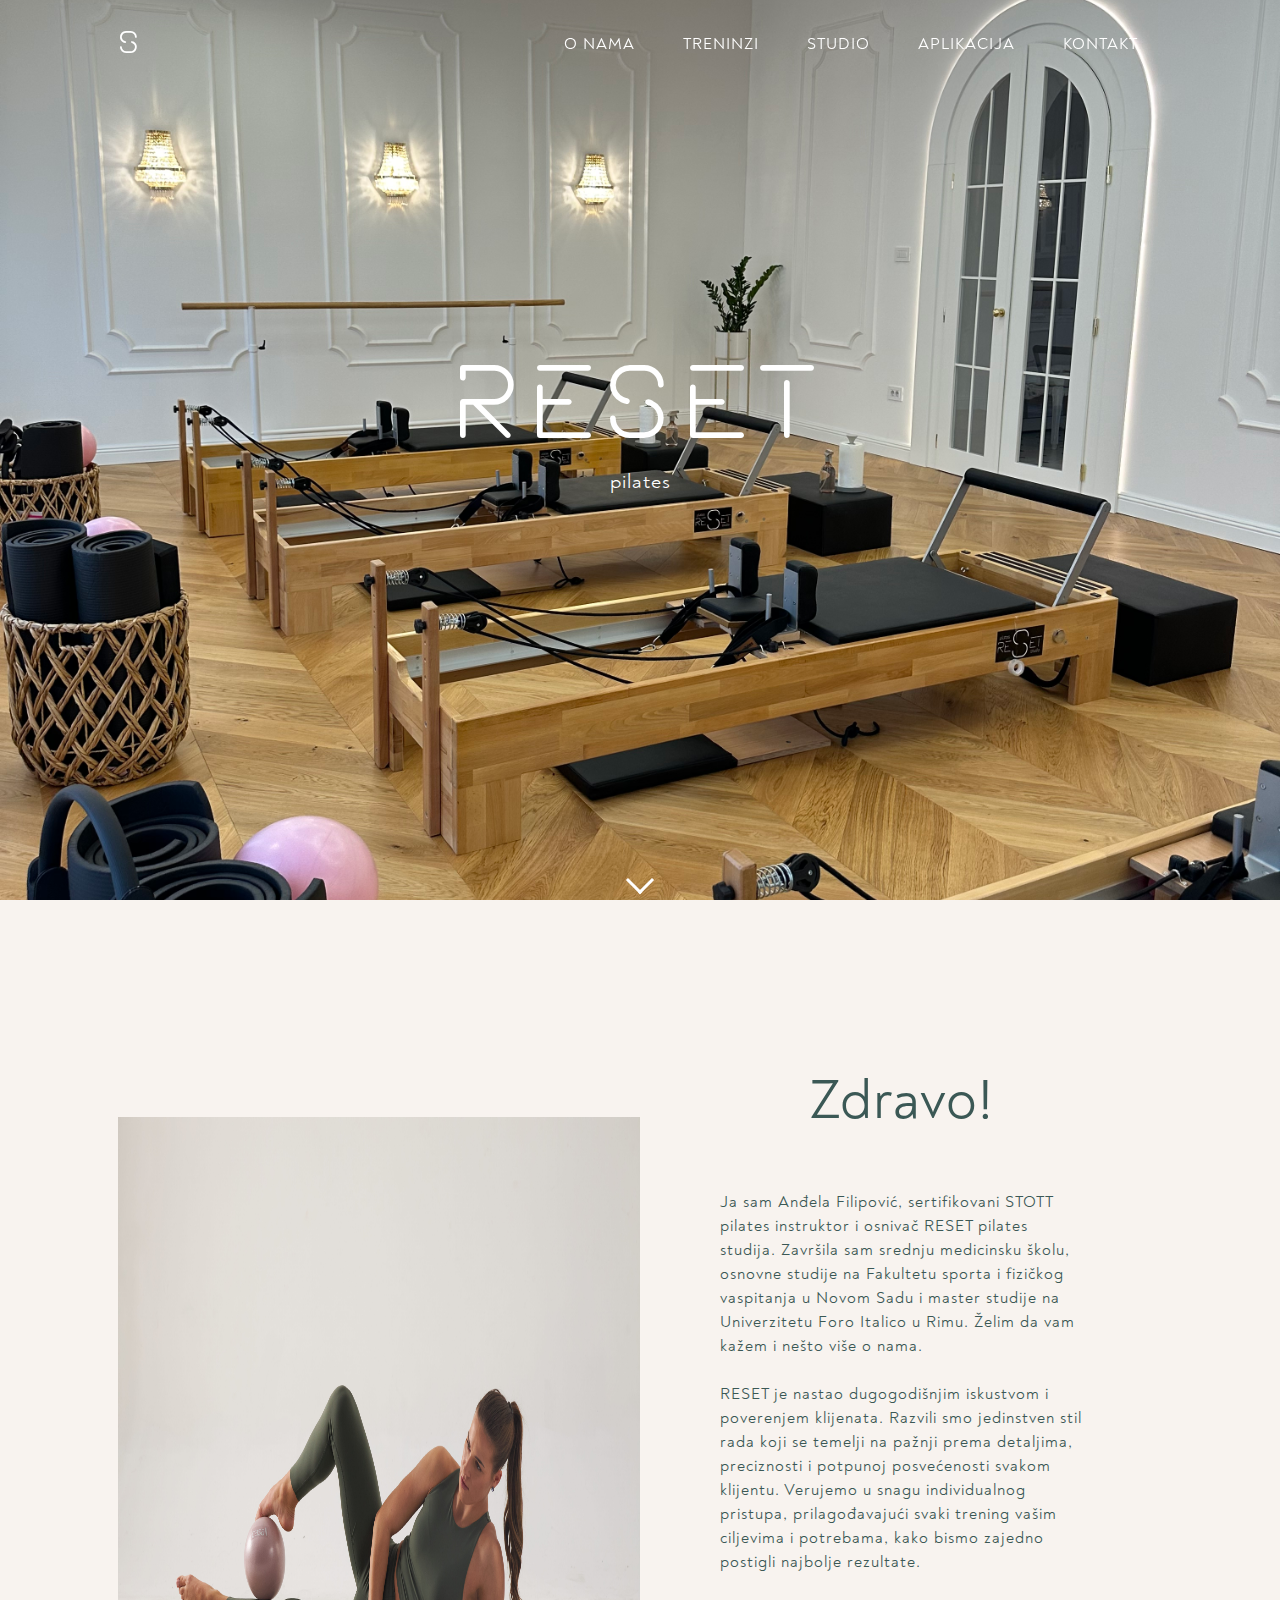
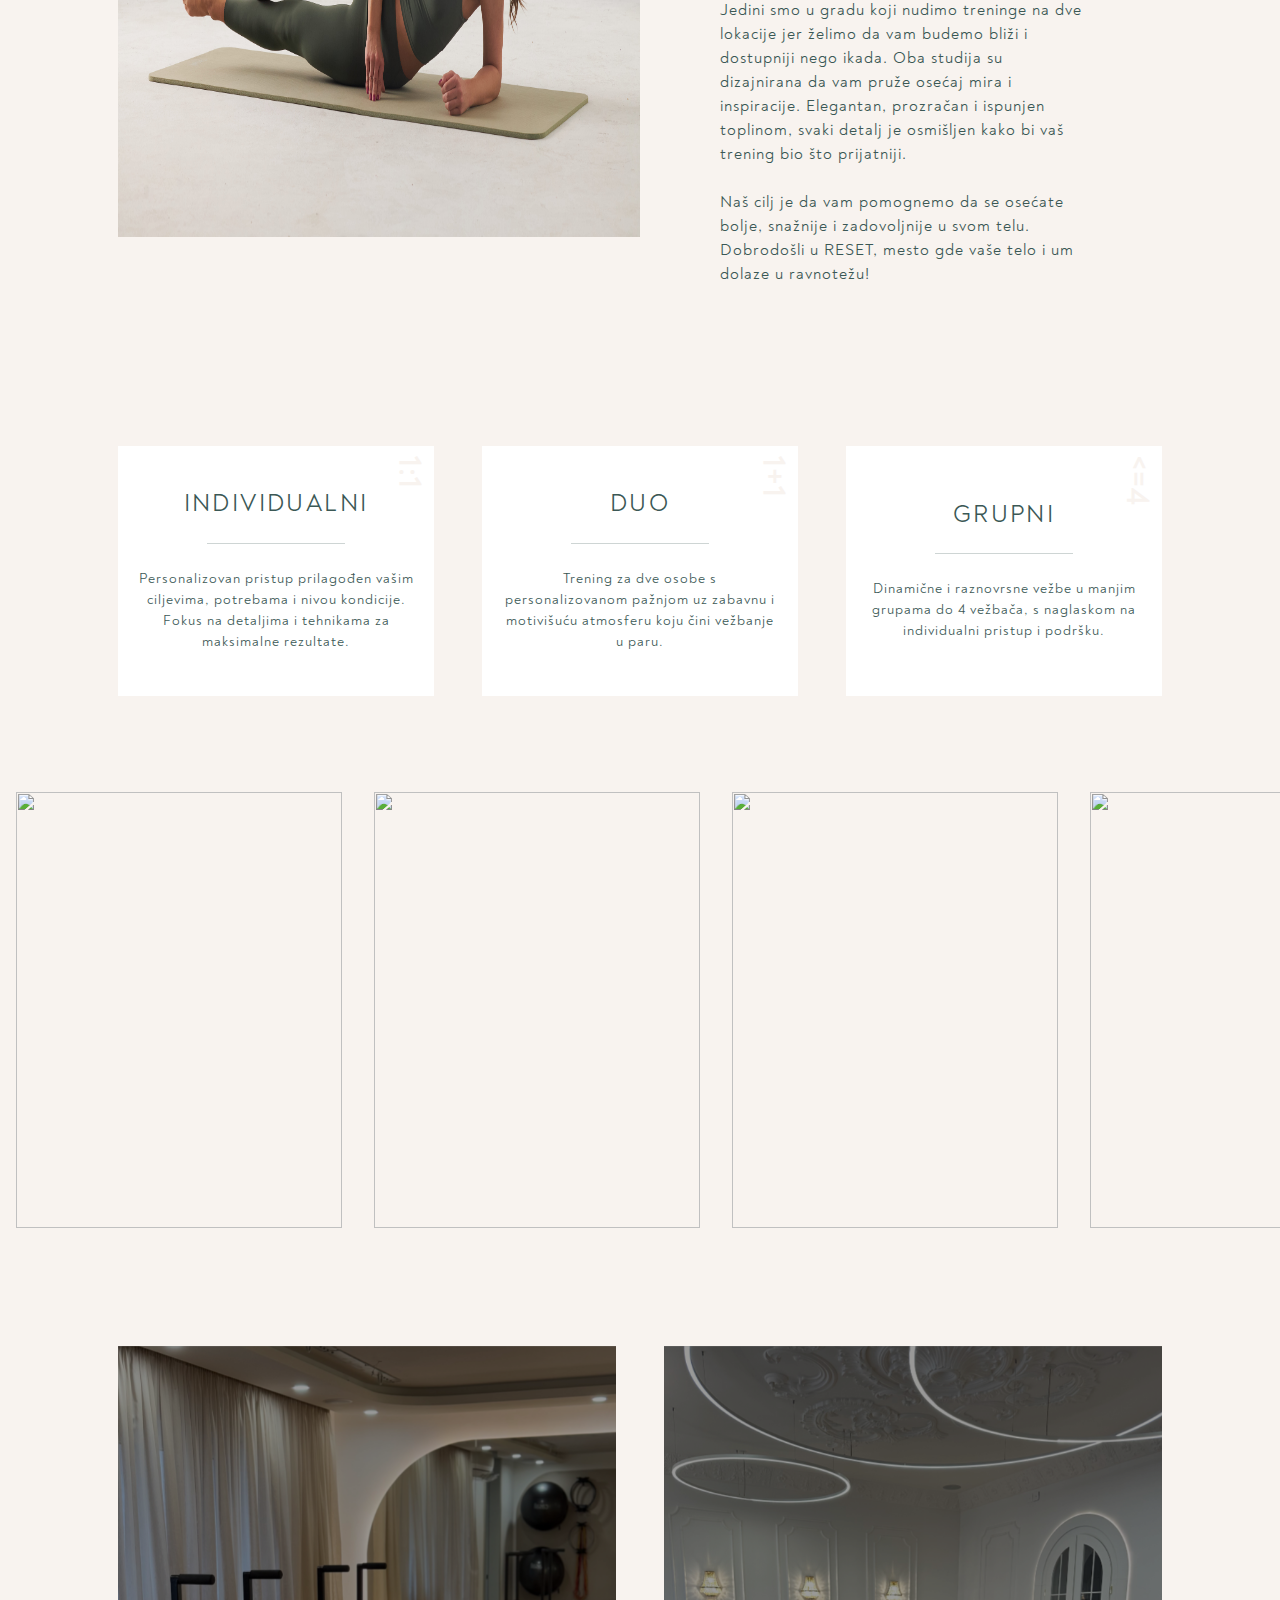
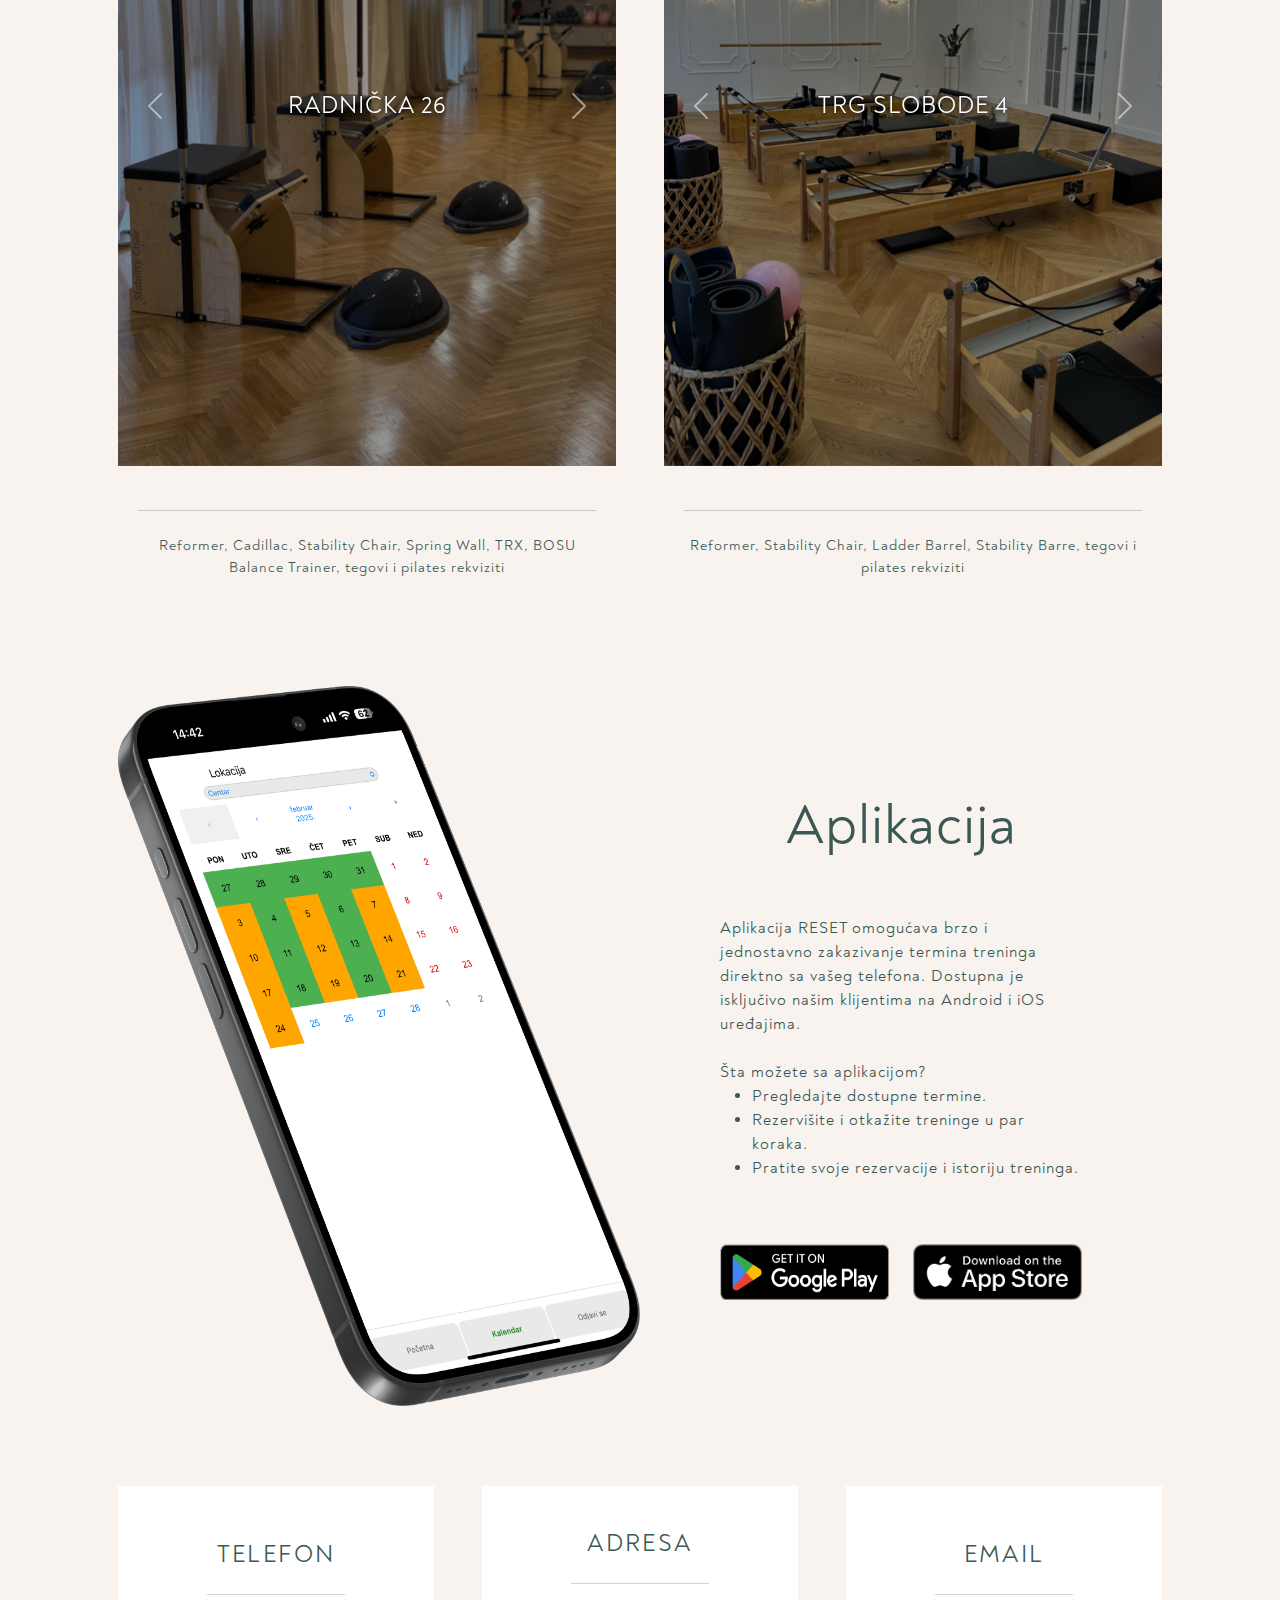
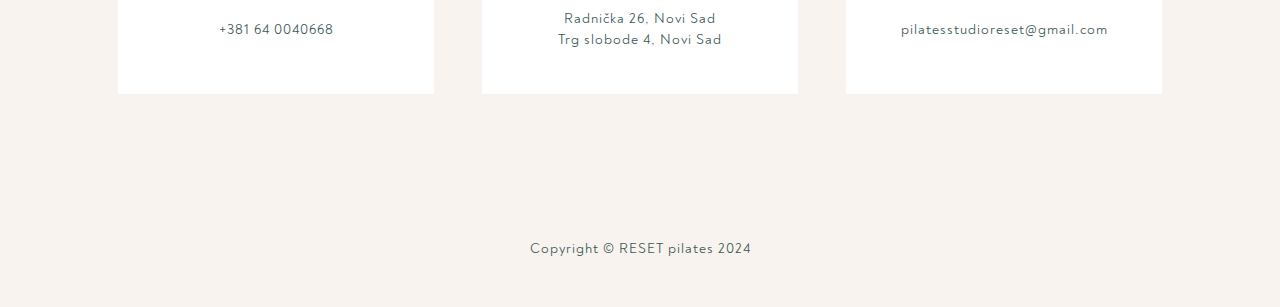
==== commit 49fea69b: "no message" ====
--- a/index.html
+++ b/index.html
@@ -2,27 +2,40 @@
 <html lang="en">
 
 <head>
+    <!-- Google tag (gtag.js) -->
+    <script async src="https://www.googletagmanager.com/gtag/js?id=G-3XH2KTM9M1"></script>
+    <script>
+        window.dataLayer = window.dataLayer || [];
+        function gtag() { dataLayer.push(arguments); }
+        gtag('js', new Date());
+
+        gtag('config', 'G-3XH2KTM9M1');
+    </script>
     <meta charset="utf-8" />
     <meta name="viewport" content="width=device-width, initial-scale=1, shrink-to-fit=no" />
-    <meta name="description" content="" />
-    <meta name="author" content="" />
+    <meta name="description" content="RESET je nastao dugogodišnjim iskustvom i poverenjem klijenata. Razvili smo
+    jedinstven stil rada koji se temelji na pažnji prema detaljima, preciznosti i
+    potpunoj posvećenosti svakom klijentu. Verujemo u snagu individualnog pristupa,
+    prilagođavajući svaki trening vašim ciljevima i potrebama, kako bismo zajedno
+    postigli najbolje rezultate." />
+    <meta name="author" content="Stanko Gavric gavricstanko@gmail.com" />
     <title>RESET pilates studio - Novi Sad</title>
     <link rel="icon" type="image/x-icon" href="assets/favicon.ico" />
     <!-- Font Awesome icons (free version)-->
     <script src="https://use.fontawesome.com/releases/v6.1.0/js/all.js" crossorigin="anonymous"></script>
     <!-- Core theme CSS (includes Bootstrap)-->
     <link href="css/styles.css" rel="stylesheet" />
+    <link rel="canonical" href="https://resetpilates.rs" />
 </head>
 
 <body id="page-top">
-    <video id="background-video" autoplay loop muted poster="assets/img/centar.jpg">
+    <video id="background-video" autoplay loop playsinline muted poster="assets/img/centar.jpg">
         <source src="assets/video/video.mp4" type="video/mp4">
     </video>
     <!-- Navigation-->
     <nav class="navbar navbar-expand-lg navbar-light fixed-top main-nav-shrink" id="mainNav">
         <div class="container px-4 px-lg-5">
             <a class="navbar-brand reset-title-font" href="#page-top">
-                <!-- <img id="logo" height="50px" src="assets/img/logo.svg" alt="..." /> -->
                 <h2 class="mb-0 font-size-3">S</h2>
             </a>
             <button class="navbar-toggler navbar-toggler-right" type="button" data-bs-toggle="collapse"
@@ -31,20 +44,13 @@
                 <!-- Menu -->
                 <i class="fas fa-xl fa-bars"></i>
             </button>
-            <!-- <a href="#!">Online</a> -->
             <div class="collapse navbar-collapse" id="navbarResponsive">
                 <ul class="navbar-nav ms-auto">
                     <li class="nav-item"><a class="nav-link" href="#about">O nama</a></li>
                     <li class="nav-item"><a class="nav-link" href="#classes">Treninzi</a></li>
                     <li class="nav-item"><a class="nav-link" href="#locations">Studio</a></li>
-                    <!-- <li class="nav-item"><a class="nav-link" href="team.html">Team</a></li> -->
-                    <!-- <li class="nav-item"><a class="nav-link" href="studio.html">Studio</a></li> -->
-                    <!-- <li class="nav-item"><a class="nav-link" href="online-studio.html">Online studio</a></li> -->
-                    <!-- <li class="nav-item"><a class="nav-link" href="blog.html">Blog</a></li> -->
                     <li class="nav-item"><a class="nav-link" href="#app">Aplikacija</a></li>
-                    <!-- <li class="nav-item"><a class="nav-link" href="events.html">Events</a></li> -->
                     <li class="nav-item"><a class="nav-link" href="#contact">Kontakt</a></li>
-                    <!-- <li class="nav-item"><a class="nav-link" href="#">App <i class="fa-solid fa-cloud-arrow-down"></i></a></li> -->
                 </ul>
             </div>
         </div>
@@ -58,32 +64,11 @@
                 <div class="text-center">
                     <h1 class="mx-auto my-0 text-uppercase">RESET</h1>
                     <h2 class="text-white mx-auto mt-2 mb-5">pilates</h2>
-                    <!-- <a class="btn btn-primary" href="#about">Get Started</a> -->
-                    <!-- <a href="#about"><i class="fas fa-chevron-down text-white"></i></a> -->
-                    <!-- <a href="#classes" class="scroll-down replace"></a> -->
                     <a href="#about" class="scroll-down replaced"></a>
                 </div>
             </div>
         </div>
     </header>
-
-    <!-- <blockquote class="blockquote blockquote-custom bg-white p-6">
-        <p class="mb-0 mt-2 font-italic" style="    text-align: center;
-            font-weight: 200;
-            font-size: 40px;
-            line-height: 1.345;
-            letter-spacing: .04em;
-            color: #3b5855;">"Everyone is the architect of his own happiness."</p>
-        <footer class="blockquote-footer blockquote-footer-2 pt-4 mt-4 mb-5" style="text-align: center">
-            <cite title="Joseph Pilates" style="font-weight: bold;
-                font-style: normal;
-                /* font-weight: 400; */
-                font-size: 30px;
-                line-height: 1.155;
-                letter-spacing: -.01em;
-                color: #3b5855;">~Joseph Pilates</cite>
-        </footer>
-    </blockquote> -->
 
 
 
@@ -105,8 +90,11 @@
                                 <h4 class="text-reset-green">Zdravo!</h4>
                                 <br /><br />
                                 <p class="mb-0 text-align-left text-reset-green">Ja sam Anđela Filipović,
-                                    sertifikovani STOTT pilates instruktor i osnivač RESET pilates studija, i želim da
-                                    vam kažem nešto više o nama.</p>
+                                    sertifikovani STOTT pilates instruktor i osnivač RESET pilates studija. Završila sam
+                                    srednju medicinsku školu, osnovne studije na Fakultetu sporta i fizičkog vaspitanja
+                                    u Novom Sadu i master
+                                    studije na Univerzitetu Foro Italico u Rimu. Želim da
+                                    vam kažem i nešto više o nama.</p>
                                 <br>
                                 <p class="mb-0 text-align-left text-reset-green">
                                     RESET je nastao dugogodišnjim iskustvom i poverenjem klijenata. Razvili smo
@@ -129,8 +117,11 @@
                                 <h4 class="text-reset-green">Zdravo!</h4>
                                 <br /><br />
                                 <p class="mb-0 text-align-left text-reset-green">Ja sam Anđela Filipović,
-                                    sertifikovani STOTT pilates instruktor i osnivač RESET pilates studija, i želim da
-                                    vam kažem nešto više o nama.</p>
+                                    sertifikovani STOTT pilates instruktor i osnivač RESET pilates studija. Završila sam
+                                    srednju medicinsku školu, osnovne studije na Fakultetu sporta i fizičkog vaspitanja
+                                    u Novom Sadu i master
+                                    studije na Univerzitetu Foro Italico u Rimu. Želim da
+                                    vam kažem i nešto više o nama.</p>
                                 <br>
                                 <p class="mb-0 text-align-left text-reset-green">
                                     RESET je nastao dugogodišnjim iskustvom i poverenjem klijenata. Razvili smo
@@ -172,7 +163,6 @@
                     <div class="card py-4 h-100">
                         <div class="card-body text-center">
                             <span class="text-color-bg vertical-text">1:1</span>
-                            <!-- <i class="fas fa-mobile-alt mb-2 text-reset-green"></i> -->
                             <h4 class="text-uppercase m-0 text-reset-green">Individualni</h4>
                             <hr class="my-4 mx-auto text-reset-green" />
                             <div class="small text-reset-green">Personalizovan pristup prilagođen vašim ciljevima,
@@ -185,7 +175,6 @@
                     <div class="card py-4 h-100">
                         <div class="card-body text-center">
                             <span class="text-color-bg vertical-text">1+1</span>
-                            <!-- <i class="fas fa-map-marked-alt mb-2 text-reset-green"></i> -->
                             <h4 class="text-uppercase m-0 text-reset-green">Duo</h4>
                             <hr class="my-4 mx-auto text-reset-green" />
                             <div class="small text-reset-green">Trening za dve osobe s personalizovanom pažnjom uz
@@ -197,13 +186,12 @@
                     <div class="card py-4 h-100">
                         <div class="card-body text-center">
                             <span class="text-color-bg vertical-text">
-                                <=4 </span>
-                                    <!-- <i class="fas fa-envelope mb-2 text-reset-green"></i> -->
-                                    <h4 class="text-uppercase m-0 text-reset-green">Grupni</h4>
-                                    <hr class="my-4 mx-auto text-reset-green" />
-                                    <div class="small text-reset-green">Dinamične i raznovrsne vežbe u manjim grupama do
-                                        4
-                                        vežbača, s naglaskom na individualni pristup i podršku.</div>
+                                &lt;=4 </span>
+                            <h4 class="text-uppercase m-0 text-reset-green">Grupni</h4>
+                            <hr class="my-4 mx-auto text-reset-green" />
+                            <div class="small text-reset-green">Dinamične i raznovrsne vežbe u manjim grupama do
+                                4
+                                vežbača, s naglaskom na individualni pristup i podršku.</div>
                         </div>
                     </div>
                 </div>
@@ -270,7 +258,7 @@
                                 <h4 class="text-uppercase text-white">Radnička 26</h4>
                             </div>
                             <!-- Carousel -->
-                            <div id="carouselRadnicka" class="carousel slide" data-bs-interval="false">
+                            <div id="carouselRadnicka" class="carousel slide carousel-fade" data-bs-interval="false">
                                 <div class="carousel-inner">
                                     <div class="carousel-item active">
                                         <img src="assets/img/radnicka-v.jpg" class="d-block w-100 location-image"
@@ -329,7 +317,7 @@
                                 <h4 class="text-uppercase text-white">Trg slobode 4</h4>
                             </div>
                             <!-- Carousel -->
-                            <div id="carouselCentar" class="carousel slide" data-bs-interval="false">
+                            <div id="carouselCentar" class="carousel slide carousel-fade" data-bs-interval="false">
                                 <div class="carousel-inner">
                                     <div class="carousel-item active">
                                         <img src="assets/img/centar.jpg" class="d-block w-100 location-image"
@@ -524,54 +512,6 @@
             </div>
         </div>
     </section>
-    <!-- Footer-->
-    <!-- <div class="container">
-            <footer class="row row-cols-5 py-5 my-5 border-top">
-              <div class="col">
-                <a href="/" class="d-flex align-items-center mb-3 link-dark text-decoration-none">
-                  <svg class="bi me-2" width="40" height="32"><use xlink:href="#bootstrap"/></svg>
-                </a>
-                <p class="text-muted">&copy; 2022 Reset</p>
-              </div>
-          
-              <div class="col">
-          
-              </div>
-          
-              <div class="col">
-                <h5>Section</h5>
-                <ul class="nav flex-column">
-                  <li class="nav-item mb-2"><a href="#" class="nav-link p-0 text-muted">Home</a></li>
-                  <li class="nav-item mb-2"><a href="#" class="nav-link p-0 text-muted">Features</a></li>
-                  <li class="nav-item mb-2"><a href="#" class="nav-link p-0 text-muted">Pricing</a></li>
-                  <li class="nav-item mb-2"><a href="#" class="nav-link p-0 text-muted">FAQs</a></li>
-                  <li class="nav-item mb-2"><a href="#" class="nav-link p-0 text-muted">About</a></li>
-                </ul>
-              </div>
-          
-              <div class="col">
-                <h5>Section</h5>
-                <ul class="nav flex-column">
-                  <li class="nav-item mb-2"><a href="#" class="nav-link p-0 text-muted">Home</a></li>
-                  <li class="nav-item mb-2"><a href="#" class="nav-link p-0 text-muted">Features</a></li>
-                  <li class="nav-item mb-2"><a href="#" class="nav-link p-0 text-muted">Pricing</a></li>
-                  <li class="nav-item mb-2"><a href="#" class="nav-link p-0 text-muted">FAQs</a></li>
-                  <li class="nav-item mb-2"><a href="#" class="nav-link p-0 text-muted">About</a></li>
-                </ul>
-              </div>
-          
-              <div class="col">
-                <h5>Section</h5>
-                <ul class="nav flex-column">
-                  <li class="nav-item mb-2"><a href="#" class="nav-link p-0 text-muted">Home</a></li>
-                  <li class="nav-item mb-2"><a href="#" class="nav-link p-0 text-muted">Features</a></li>
-                  <li class="nav-item mb-2"><a href="#" class="nav-link p-0 text-muted">Pricing</a></li>
-                  <li class="nav-item mb-2"><a href="#" class="nav-link p-0 text-muted">FAQs</a></li>
-                  <li class="nav-item mb-2"><a href="#" class="nav-link p-0 text-muted">About</a></li>
-                </ul>
-              </div>
-            </footer>
-          </div> -->
     <footer class="footer small text-center text-black">
         <div class="container px-4 px-lg-5 text-reset-green">Copyright &copy; RESET pilates 2024
         </div>
@@ -580,12 +520,6 @@
     <script src="https://cdn.jsdelivr.net/npm/bootstrap@5.1.3/dist/js/bootstrap.bundle.min.js"></script>
     <!-- Core theme JS-->
     <script src="js/scripts.js"></script>
-    <!-- * * * * * * * * * * * * * * * * * * * * * * * * * * * * * * * * * * * * * * * *-->
-    <!-- * *                               SB Forms JS                               * *-->
-    <!-- * * Activate your form at https://startbootstrap.com/solution/contact-forms * *-->
-    <!-- * * * * * * * * * * * * * * * * * * * * * * * * * * * * * * * * * * * * * * * *-->
-    <!-- <script src="https://cdn.startbootstrap.com/sb-forms-latest.js"></script> -->
-    <link href="https://fonts.cdnfonts.com/css/brown-sugar-2" rel="stylesheet">
 
 </body>
 
--- a/css/styles.css
+++ b/css/styles.css
@@ -12732,7 +12732,7 @@
 }
 
 .trainings-section .training-text {
-  padding: 3rem;
+  padding-top: 3rem;
   /* font-size: 90%; */
 }
 
